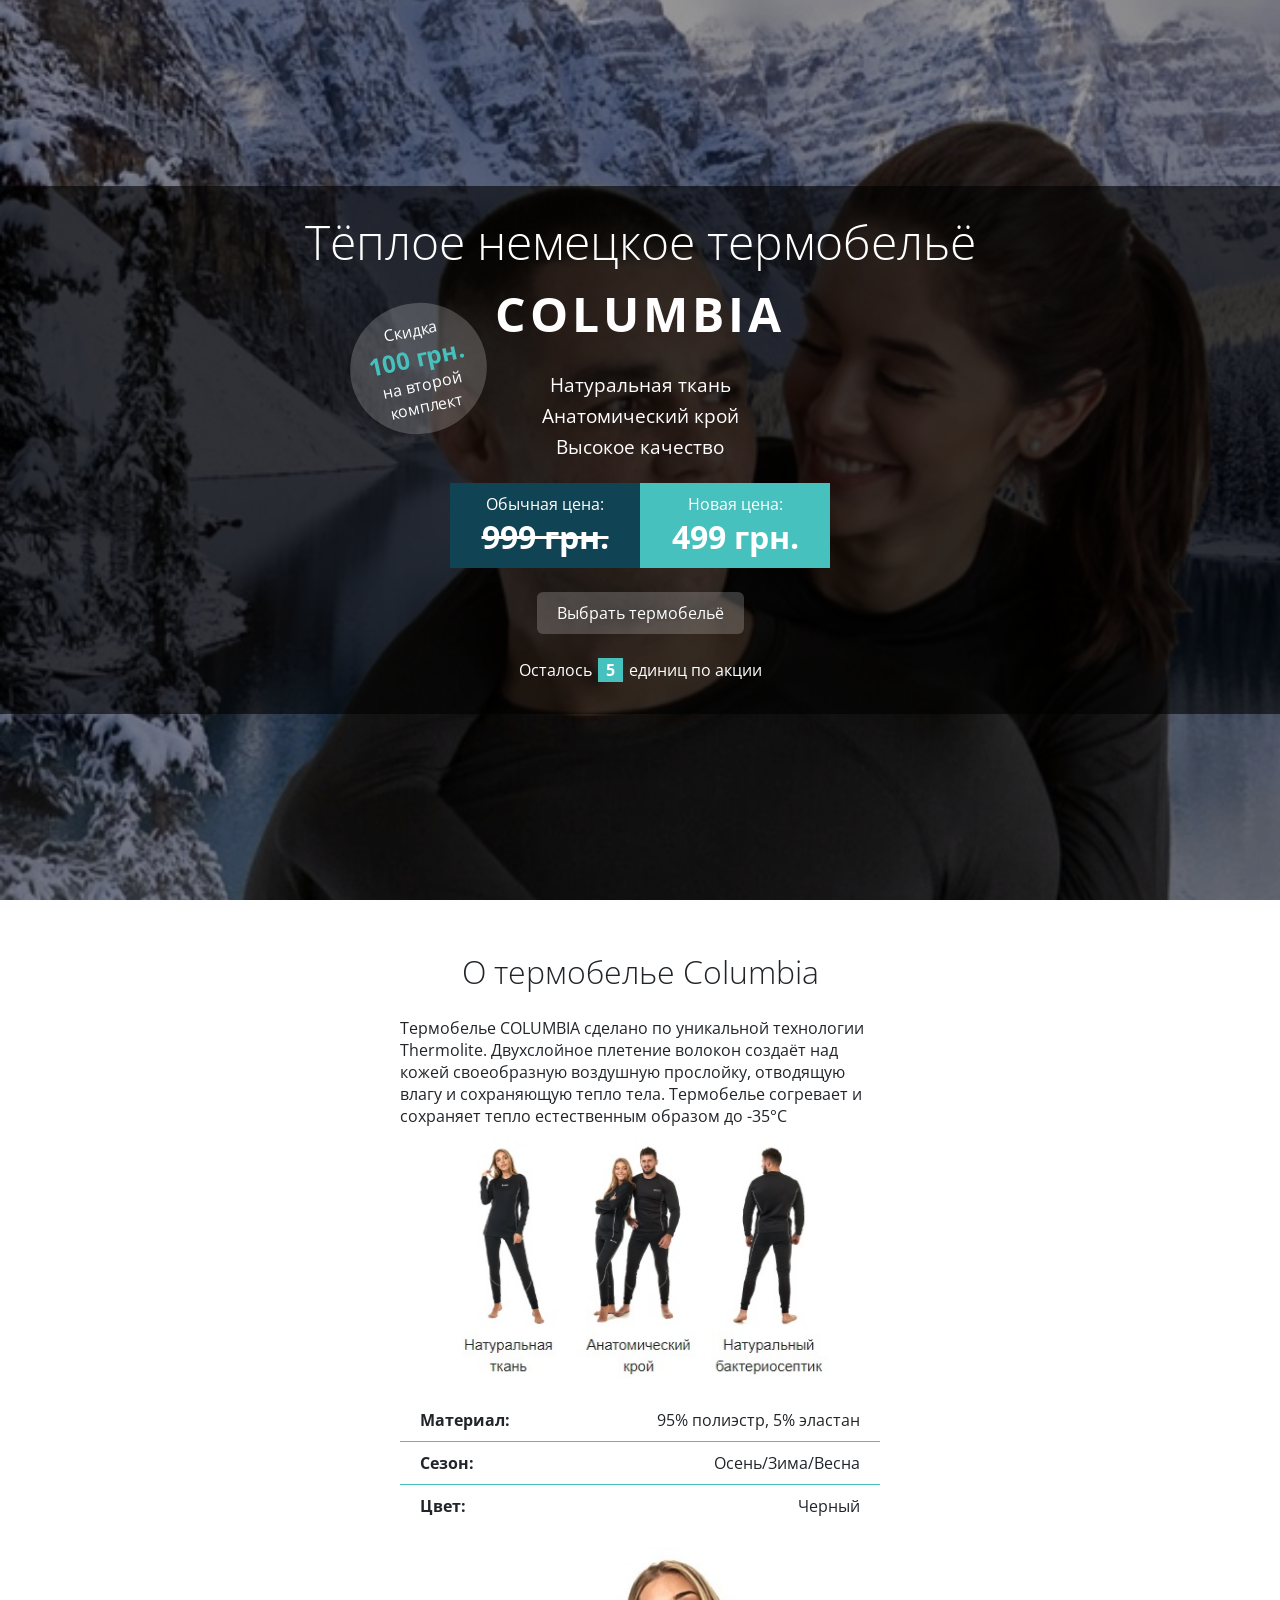
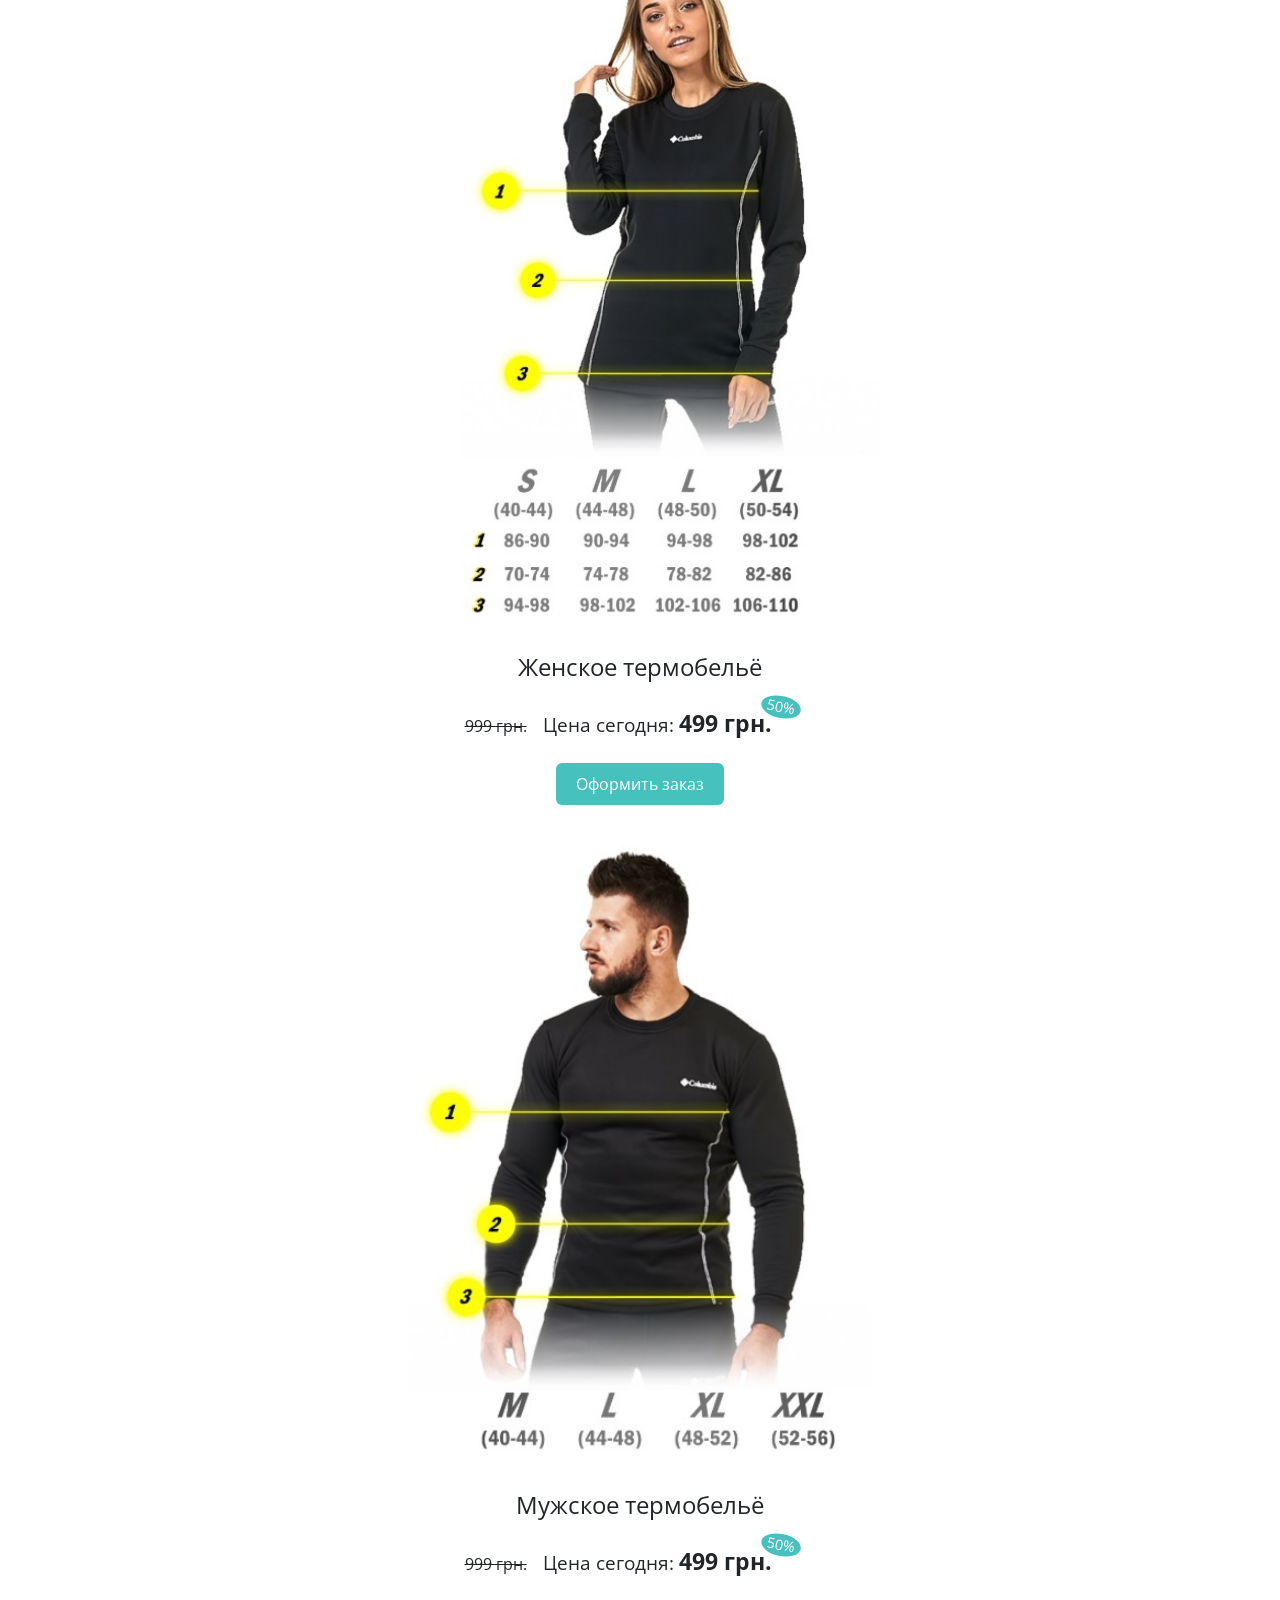
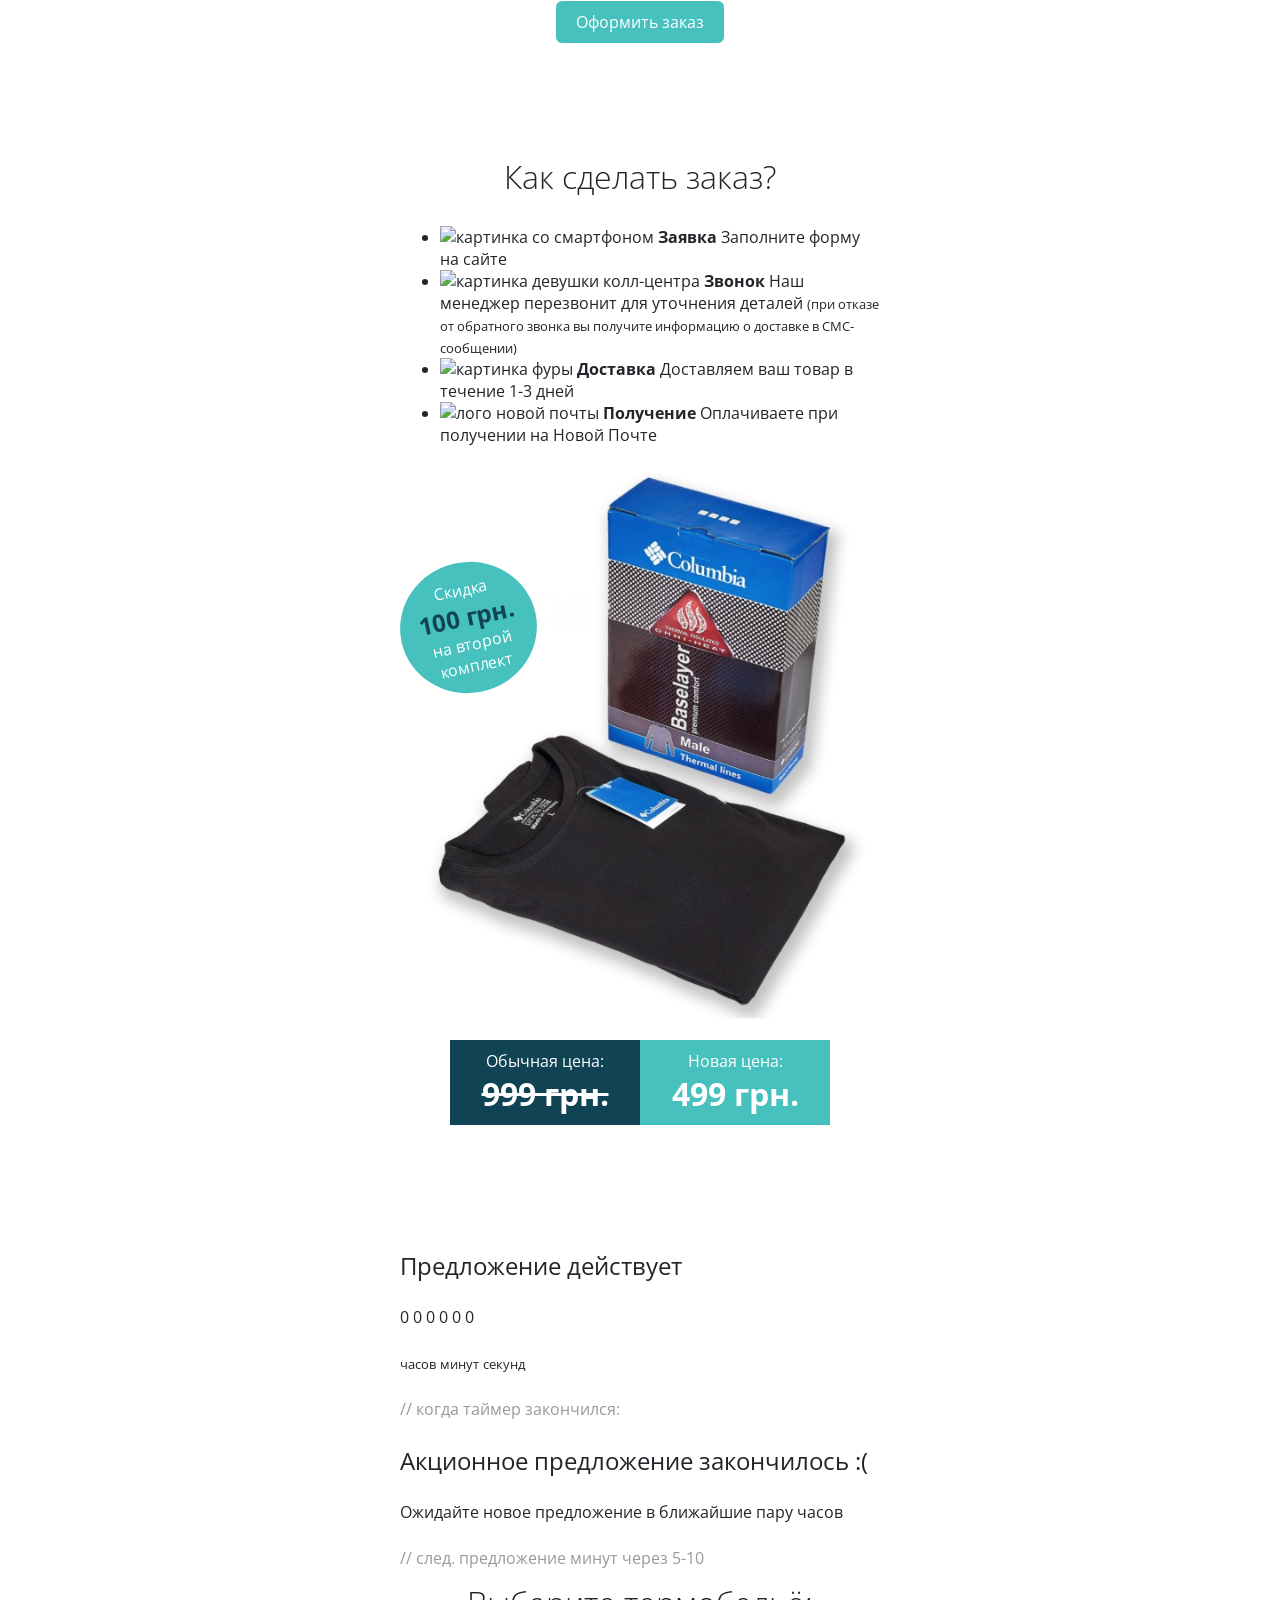
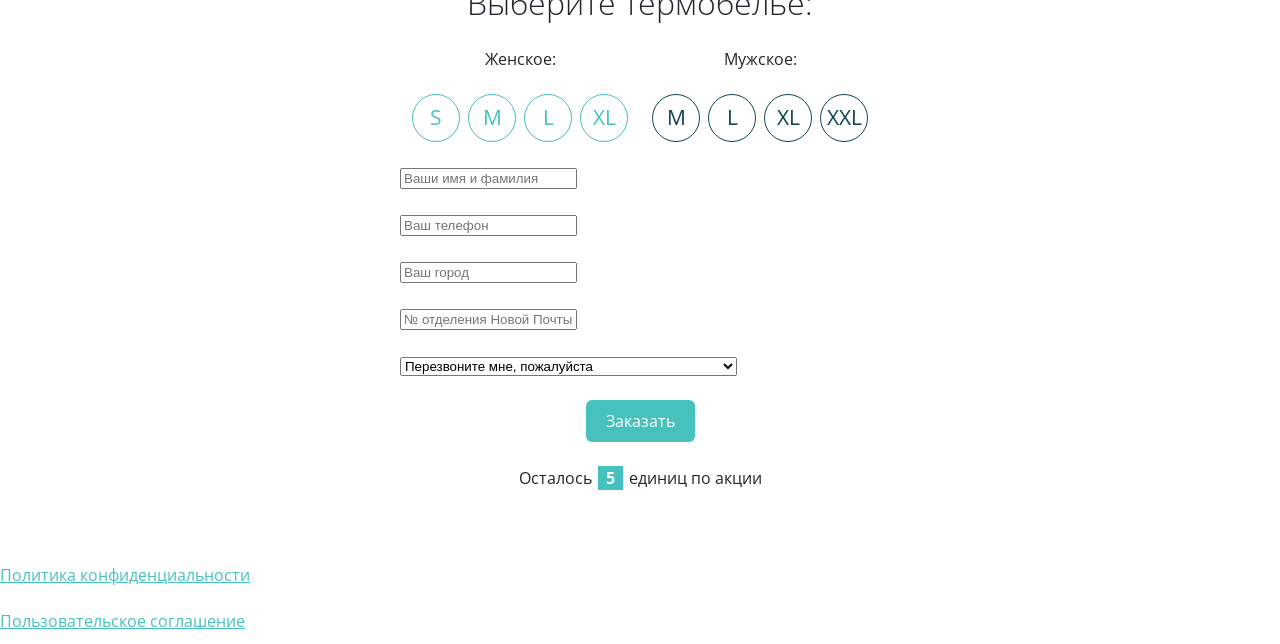
==== index.html @ 0750ab05 "make product-size selector" ====
<!DOCTYPE html>
<html>
<head>
	<meta charset="utf-8">
	<title>Немецкое термобельё Columbia</title>
	<meta name="viewport" content="width=device-width, initial-scale=1.0">
	<meta name="format-detection" content="telephone=no">
	<link href="https://fonts.googleapis.com/css?family=Open+Sans:300,400,700&display=swap&subset=cyrillic" rel="stylesheet">
	<link type="text/css" rel="stylesheet" href="css/style.css">
</head>
<body>

	<section class="section-main">
		<div class="center-content">
			<h1>Тёплое немецкое термобельё <strong>Columbia</strong></h1>
			<p class="discount">Скидка <span>100 грн.</span> на второй<br>комплект</p>
			<ul>
				<li>Натуральная ткань</li>
				<li>Анатомический крой</li>
				<li>Высокое качество</li>
			</ul>
			<div class="price">
				<p class="old-price">Обычная цена: <span>999 грн.</span></p>
				<p class="new-price">Новая цена: <span>499 грн.</span></p>
			</div>
			<p class="button-buy"><a href="#select">Выбрать термобельё</a></p>
			<p class="left-count">Осталось <span>5</span> единиц по акции</p>
		</div>
	</section>

	<section class="section-about" id="select">
		<h2>О термобелье Columbia</h2>
		<p>Термобелье COLUMBIA сделано по уникальной технологии Thermolite. Двухслойное плетение волокон создаёт над кожей своеобразную воздушную прослойку, отводящую влагу и сохраняющую тепло тела. Термобелье согревает и сохраняет тепло естественным образом до -35°C</p>
		<!--<ul class="slideshow">
			<li>
				<img src="" alt="">
				<p>Термобельё справится сразу с двумя задачами:<br>предотвратит переохлаждение<br>и не допустит перегрева</p>
			</li>
			<li>
				<img src="" alt="">
				<p>Безопасность, гигиеничность и удобство<br>ношения термобелья<br>(не раздражает кожу и &laquote;не колется&raquote;)</p>
			</li>
			<li>
				<img src="" alt="">
				<p>Гибридный двухслойный материал<br>представляет собой сплетённые особым образом<br>натуральные и синтетические волокна</p>
			</li>
			<li>
				<img src="" alt="">
				<p>Полая структура ткани обеспечивает<br>эффективную теплоизоляцию<br>и быстрый отвод влаги с кожи</p>
			</li>
			<li>
				<img src="" alt="">
				<p>Двухслойное плетение волокон<br>создаёт своеобразную воздушную прослойку,<br>отводящую влагу и сохраняющую тепло тела</p>
			</li>
			<li>
				<img src="" alt="">
				<p>Идеальный комфорт и посадка по фигуре,<br>натуральный гиппоаллергенный материал<br>&nbsp;</p>
			</li>
		</ul>-->
		<img class="image-centered" src="img/about1.jpg" alt="Натуральная ткань, анатомический крой, натуральный бактериосептик">
		<ul class="product-info">
			<li><strong>Материал:</strong> 95% полиэстр, 5% эластан</li>
			<li><strong>Сезон:</strong> Осень/Зима/Весна</li>
			<li><strong>Цвет:</strong>  Черный</li>
		</ul>
		<div class="product-buy">
			<img class="image-centered" src="img/product-female.jpg" alt="Женские размеры">
			<h3>Женское термобельё</h3>
			<p class="product-price">
				<span class="old-price">999 грн.</span>
				<span class="new-price">Цена сегодня: <strong>499 грн.</strong></span>
				<span class="discount-label">50%</span>
			</p>
			<p class="button-buy"><a href="#order_form">Оформить заказ</a></p>
		</div>
		<div class="product-buy">
			<img class="image-centered" src="img/product-male.jpg" alt="Мужские размеры">
			<h3>Мужское термобельё</h3>
			<p class="product-price">
				<span class="old-price">999 грн.</span>
				<span class="new-price">Цена сегодня: <strong>499 грн.</strong></span>
				<span class="discount-label">50%</span>
			</p>
			<p class="button-buy"><a href="#order_form">Оформить заказ</a></p>
		</div>
	</section>

	<section class="section-howorder">
		<h2>Как сделать заказ?</h2>
		<ul>
			<li>
				<img src="" alt="картинка со смартфоном">
				<strong>Заявка</strong>
				Заполните форму на сайте
			</li>
			<li>
				<img src="" alt="картинка девушки колл-центра">
				<strong>Звонок</strong>
				Наш менеджер перезвонит для уточнения деталей
				<small>(при отказе от обратного звонка вы получите информацию о доставке в СМС-сообщении)</small>
			</li>
			<li>
				<img src="" alt="картинка фуры">
				<strong>Доставка</strong>
				Доставляем ваш товар в течение 1-3 дней
			</li>
			<li>
				<img src="" alt="лого новой почты">
				<strong>Получение</strong>
				Оплачиваете при получении на Новой Почте
			</li>
		</ul>
		<div class="order-result">
			<img class="image-centered" src="img/product.jpg" alt="">
			<p class="discount">Скидка <span>100 грн.</span> на второй<br>комплект</p>
		</div>
		<div class="price">
			<p class="old-price">Обычная цена: <span>999 грн.</span></p>
			<p class="new-price">Новая цена: <span>499 грн.</span></p>
		</div>
	</section>

	<section class="order-form" id="order_form">
		<div class="timer">
			<h3>Предложение действует</h3>
			<p class="timer-values">
				<span>0</span>
				<span>0</span>
				<span>0</span>
				<span>0</span>
				<span>0</span>
				<span>0</span>
			</p>
			<p class="timer-legend">
				<small>часов</small>
				<small>минут</small>
				<small>секунд</small>
			</p>
		</div>
		<div class="timer-off">
			<p style="color: #999;">// когда таймер закончился:</p>
			<h3>Акционное предложение закончилось :(</h3>
			<p>Ожидайте новое предложение в ближайшие пару часов</p>
			<p style="color: #999;">// след. предложение минут через 5-10</p>
		</div>
		<form action="#">
			<h2>Выберите термобельё:</h2>
			<p class="halve">
				<span>Женское:</span>
				<span>Мужское:</span>
			</p>
			<p class="halve product-size">
				<span>
					<input type="checkbox" id="female_s" name="female-s" value="female-s"><label for="female_s" class="fml">S</label>
					<input type="checkbox" id="female_m" name="female-m" value="female-m"><label for="female_m" class="fml">M</label>
					<input type="checkbox" id="female_l" name="female-l" value="female-l"><label for="female_l" class="fml">L</label>
					<input type="checkbox" id="female_xl" name="female-xl" value="female-xl"><label for="female_xl" class="fml">XL</label>
				</span>
				<span>
					<input type="checkbox" id="male_m" name="male-m" value="male-m"><label for="male_m" class="ml">M</label>
					<input type="checkbox" id="male_l" name="male-l" value="male-l"><label for="male_l" class="ml">L</label>
					<input type="checkbox" id="male_xl" name="male-xl" value="male-xl"><label for="male_xl" class="ml">XL</label>
					<input type="checkbox" id="male_xxl" name="male-xxl" value="male-xxl"><label for="male_xxl" class="ml">XXL</label>
				</span>
			</p>
			<p>
				<label>
					<input type="text" placeholder="Ваши имя и фамилия" name="name">
				</label>
			</p>
			<p>
				<label>
					<input type="text" placeholder="Ваш телефон" name="phone">
				</label>
			</p>
			<p>
				<label>
					<input type="text" placeholder="Ваш город" name="place">
				</label>
			</p>
			<p>
				<label>
					<input type="text" placeholder="№ отделения Новой Почты" name="postoffice">
				</label>
			</p>
			<p>
				<label>
					<select name="callback">
						<option value="callback">Перезвоните мне, пожалуйста</option>
						<option value="no-callback">Не нужно мне перезванивать, я уверен(а) в заказе</option>
					</select>
				</label>
			</p>
			<p class="button-buy"><a href="#checkout" id="order_male">Заказать</a></p>
		</form>
		<p class="left-count">Осталось <span>5</span> единиц по акции</p>
	</section>

	<footer>
		<p><a href="#">Политика конфиденциальности</a></p>
		<p><a href="#">Пользовательское соглашение</a></p>
	</footer>

</body>
<scritp src="js/jquery-3.4.1.min.js"></scritp>
<scritp src="js/jquery.timer.js"></scritp>
<scritp src="js/script.js"></scritp>
</html>
---- css/style.css ----
html {
	scroll-behavior: smooth;
}
body {
	margin: 0;
	background: #fff;
	font-family: 'Open Sans', sans-serif;
	color: #212529;
}
.clearfix:after,
.price:after {
	content: "";
	display: block;
	clear: both;
}

a {
	color: #46c1be;
}

h1, h2, h3 {
	margin: 0;
	font-weight: 300;
}
h2 {
	padding-bottom: 12px;
	font-size: 2em;
	text-align: center;
}
h3 {
	padding: 12px 0;
	font-size: 1.5em;
	font-weight: normal;
}
p {
	margin: 0;
	padding: 12px 0;
}

.text-center {
	text-align: center;
}


.button-buy {
	text-align: center;
}
.button-buy a,
.button-buy input[type="submit"] {
	display: inline-block;
	padding: 10px 20px;
	color: #fff;
	text-decoration: none;
	text-align: center;
	background: #46c1be;
	border-radius: 6px;
	transition: background 200ms;
}
.button-buy a:hover,
.button-buy input[type="submit"]:hover {
	background: #104455;
}

.price {
	margin: 0 auto 12px;
	width: 380px;
	text-align: center;
	color: #fff;
}
.price > * {
	float: left;
	padding: 10px 0;
	width: 50%;
}
.price span {
	display: block;
	font-size: 2em;
	font-weight: bold;
}
.price .old-price {
	background: #104455;
}
.price .new-price {
	background: #46c1be;
}
.price .old-price span {
	text-decoration: line-through;
}
.left-count {
	text-align: center;
}
.left-count span {
	display: inline-block;
	margin: 0 2px;
	padding: 1px 8px;
	font-weight: bold;
	color: #fff;
	background: #46c1be;
}
.product-info {
	margin: 0 auto;
	padding: 20px 0;
	list-style: none;
	max-width: 480px;
	text-align: right;
}
.product-info li {
	padding: 10px 20px;
}
.product-info li:not(:last-child) {
	border-bottom: 1px solid #46c1be;
}
.product-info strong {
	float: left;
}
.image-centered {
	display: block;
	margin: 0 auto;
	width: 100%;
}

.product-buy {
	text-align: center;
}
.product-buy .old-price {
	text-decoration: line-through;
}
.product-buy .new-price {
	margin-left: 12px;
	font-size: 1.2em;
}
.product-buy .new-price strong {
	font-size: 1.2em;
}
.product-buy .discount-label {
	position: relative;
	display: inline-block;
	padding: 4px 6px;
	color: #fff;
	font-size: 0.9em;
	line-height: 1em;
	background: #46c1be;
	border-radius: 50%;
	transform: translate(-15px, -20px) rotate(12deg);
}




.section-main {
	position: relative;
	display: flex;
	flex-direction: column;
	justify-content: center;
	min-height: 100vh;
	color: #fff;
	text-align: center;
	background: url(../img/bg1.jpg) no-repeat center center;
	background-size: cover;
	background-attachment: fixed;
}
.section-main:before {
	content: "";
	position: absolute;
	left: 0;
	top: 0;
	width: 100%;
	height: 100%;
	background: rgba(0, 0, 0, 0.4);
}
.section-main .center-content {
	position: relative;
	z-index: 5;
	padding: 20px 0;
	background: rgba(0, 0, 0, 0.6);
}
.section-main h1 {
	font-size: 3em;
	line-height: 1.5em;
}
.section-main h1 strong {
	display: block;
	text-transform: uppercase;
	letter-spacing: 4px;
}
.section-main .about-product {
	margin: 0 auto;
	width: 380px;
}
.section-main .discount {
	position: absolute;
	left: 50%;
	bottom: 280px;
	padding: 16px 20px;
	transform: translate(-290px, 0) rotate(-12deg);
	background: rgba(255, 255, 255, 0.2);
	border-radius: 50%;
}
.section-main .discount span {
	display: block;
	font-size: 1.5em;
	font-weight: bold;
	color: #46c1be;
}
.section-main ul {
	margin: 0 auto;
	padding: 20px 0;
	list-style: none;
	width: 380px;
	font-size: 1.2em;
	line-height: 1.6em;
}
.section-main .button-buy a {
	background: rgba(255, 255, 255, 0.2);
}
.section-main .button-buy a:hover {
	background: rgba(255, 255, 255, 0.1);
}


.section-about,
.section-howorder,
.order-form {
	margin: 0 auto;
	padding: 50px 0;
	max-width: 480px;
}
.section-howorder .order-result {
	position: relative;
}
.section-howorder .discount {
	position: absolute;
	left: 0;
	top: 100px;
	padding: 16px 20px;
	color: #fff;
	text-align: center;
	transform: rotate(-12deg);
	background: #46c1be;
	border-radius: 50%;
}
.section-howorder .discount span {
	display: block;
	font-size: 1.5em;
	font-weight: bold;
	color: #104455;
}

.order-form .halve {
	display: flex;
	justify-content: space-around;
	text-align: center;
}
.order-form .halve > span {
	flex: none;
	width: 50%;
}
.order-form .product-size input {
	display: none;
}
.order-form .product-size label {
	position: relative;
	display: inline-block;
	margin: 0 2px;
	padding-top: 8px;
	width: 48px;
	height: 48px;
	font-size: 1.3em;
	box-sizing: border-box;
	border: 1px solid;
	border-radius: 50%;
	cursor: pointer;
	transition: all 200ms;
}
.order-form .product-size label.fml {
	color: #46c1be;
	border-color: #46c1be;
}
.order-form .product-size label.ml {
	color: #104455;
	border-color: #104455;
}
.order-form .product-size input:checked + label.fml,
.order-form .product-size label.fml:hover {
	color: #fff;
	background: #46c1be;
}
.order-form .product-size input:checked + label.ml,
.order-form .product-size label.ml:hover {
	color: #fff;
	background: #104455;
}
.order-form .product-size input:checked + label:before,
.order-form .product-size label:hover:before {
	content: "";
	position: absolute;
	left: 1px;
	top: 1px;
	right: 1px;
	bottom: 1px;
	border: 1px solid #fff;
	border-radius: 50%;
}
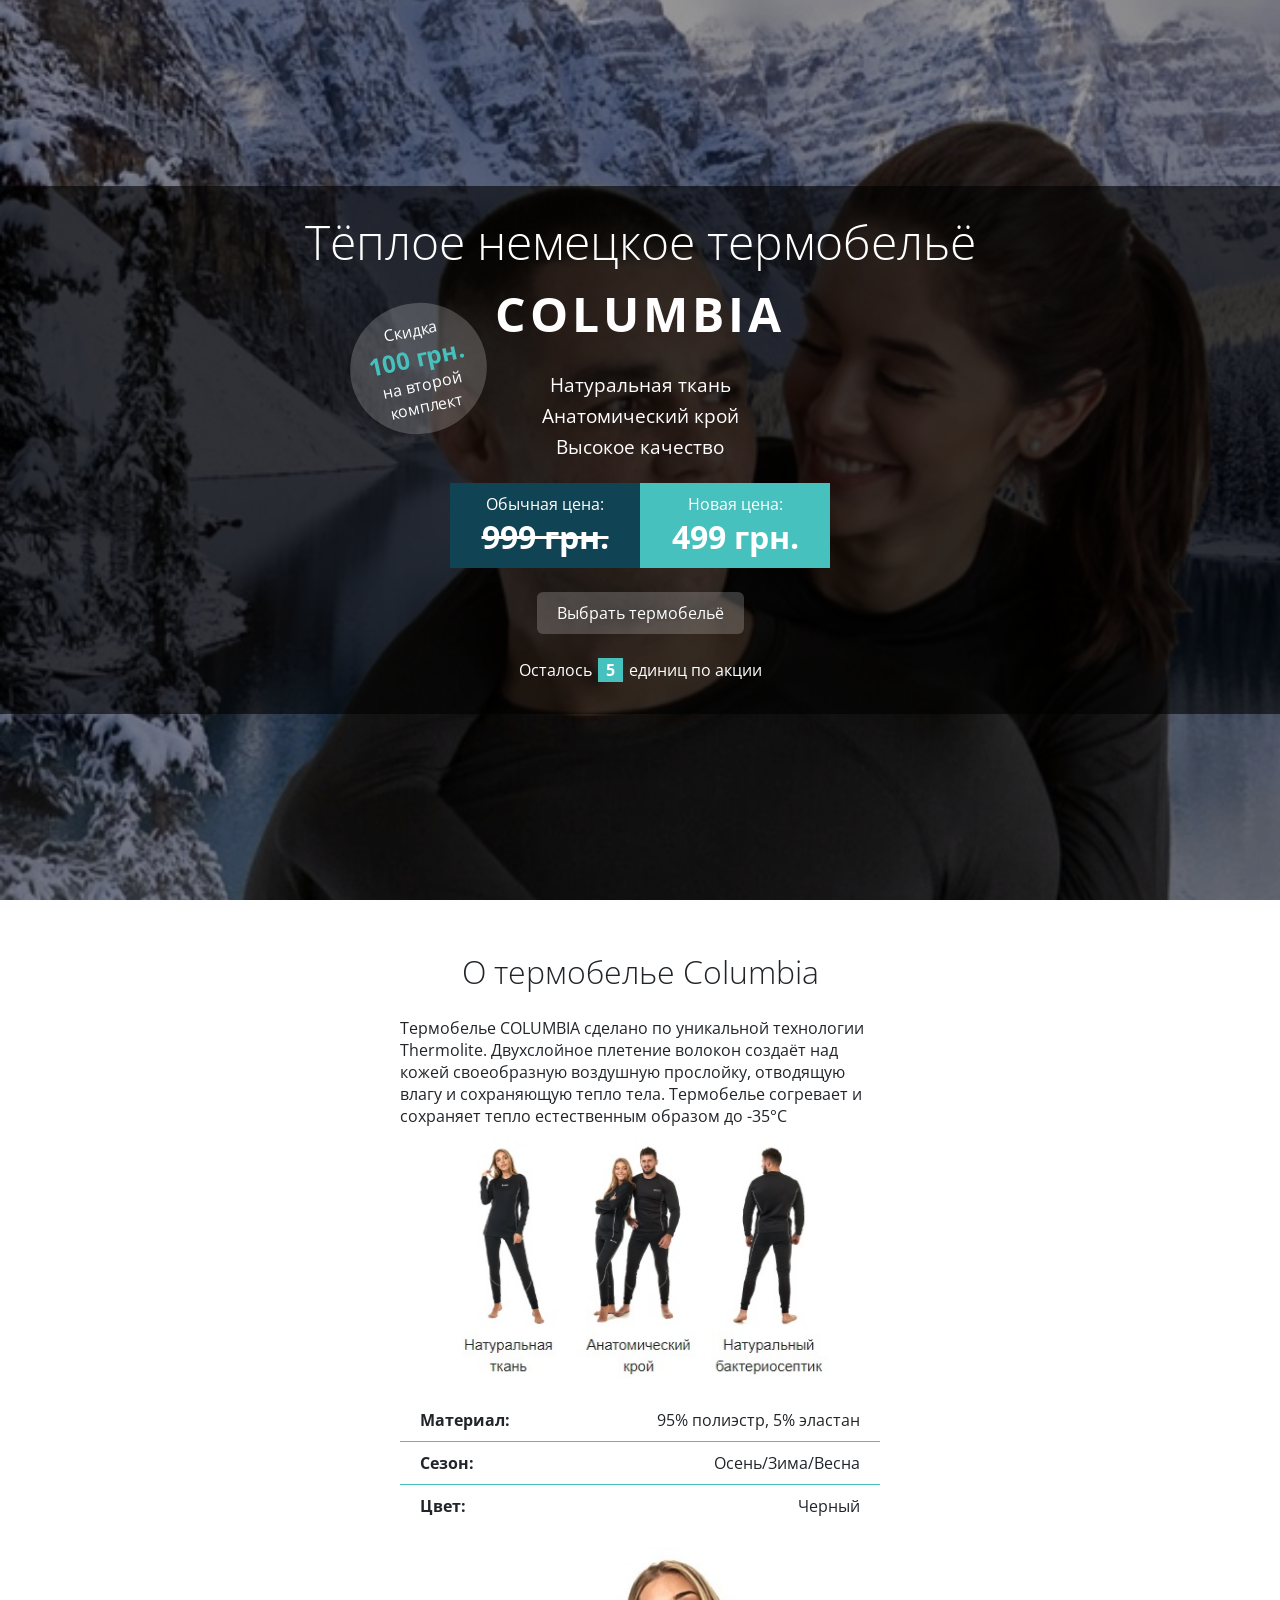
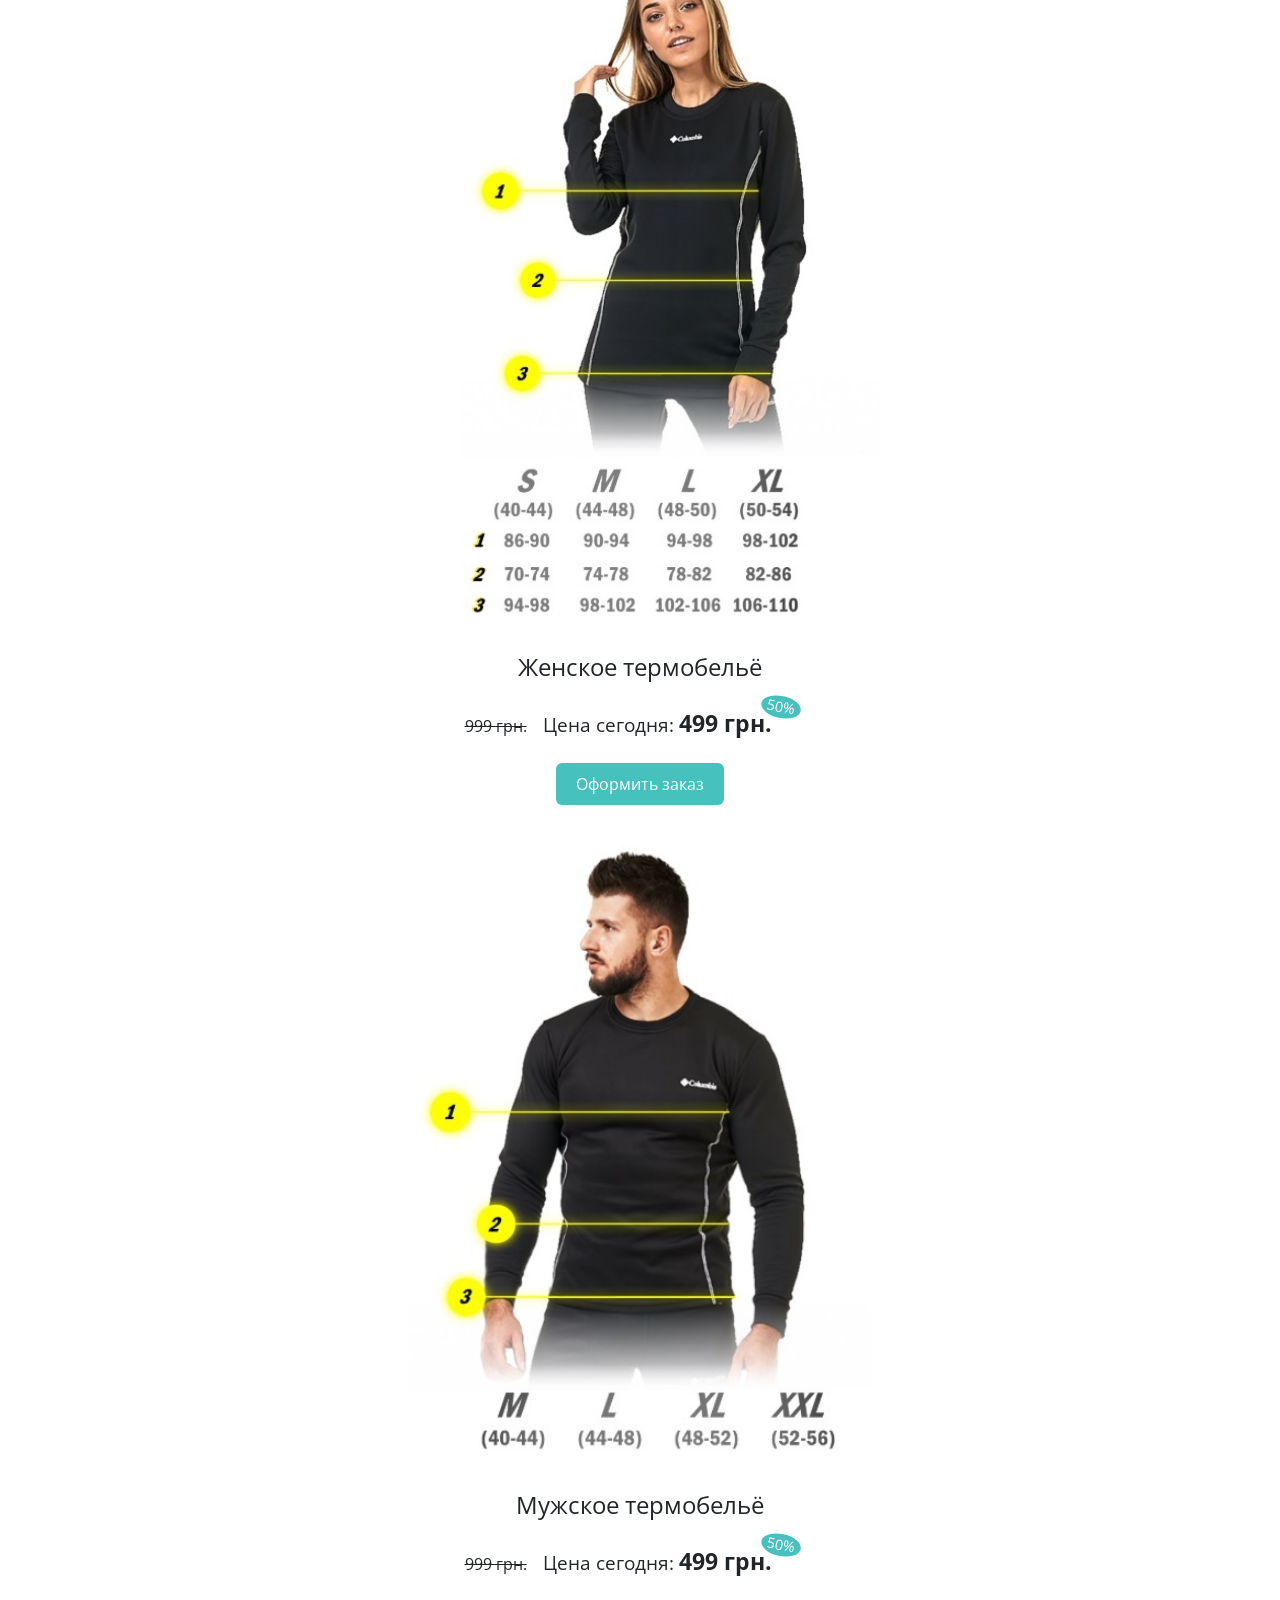
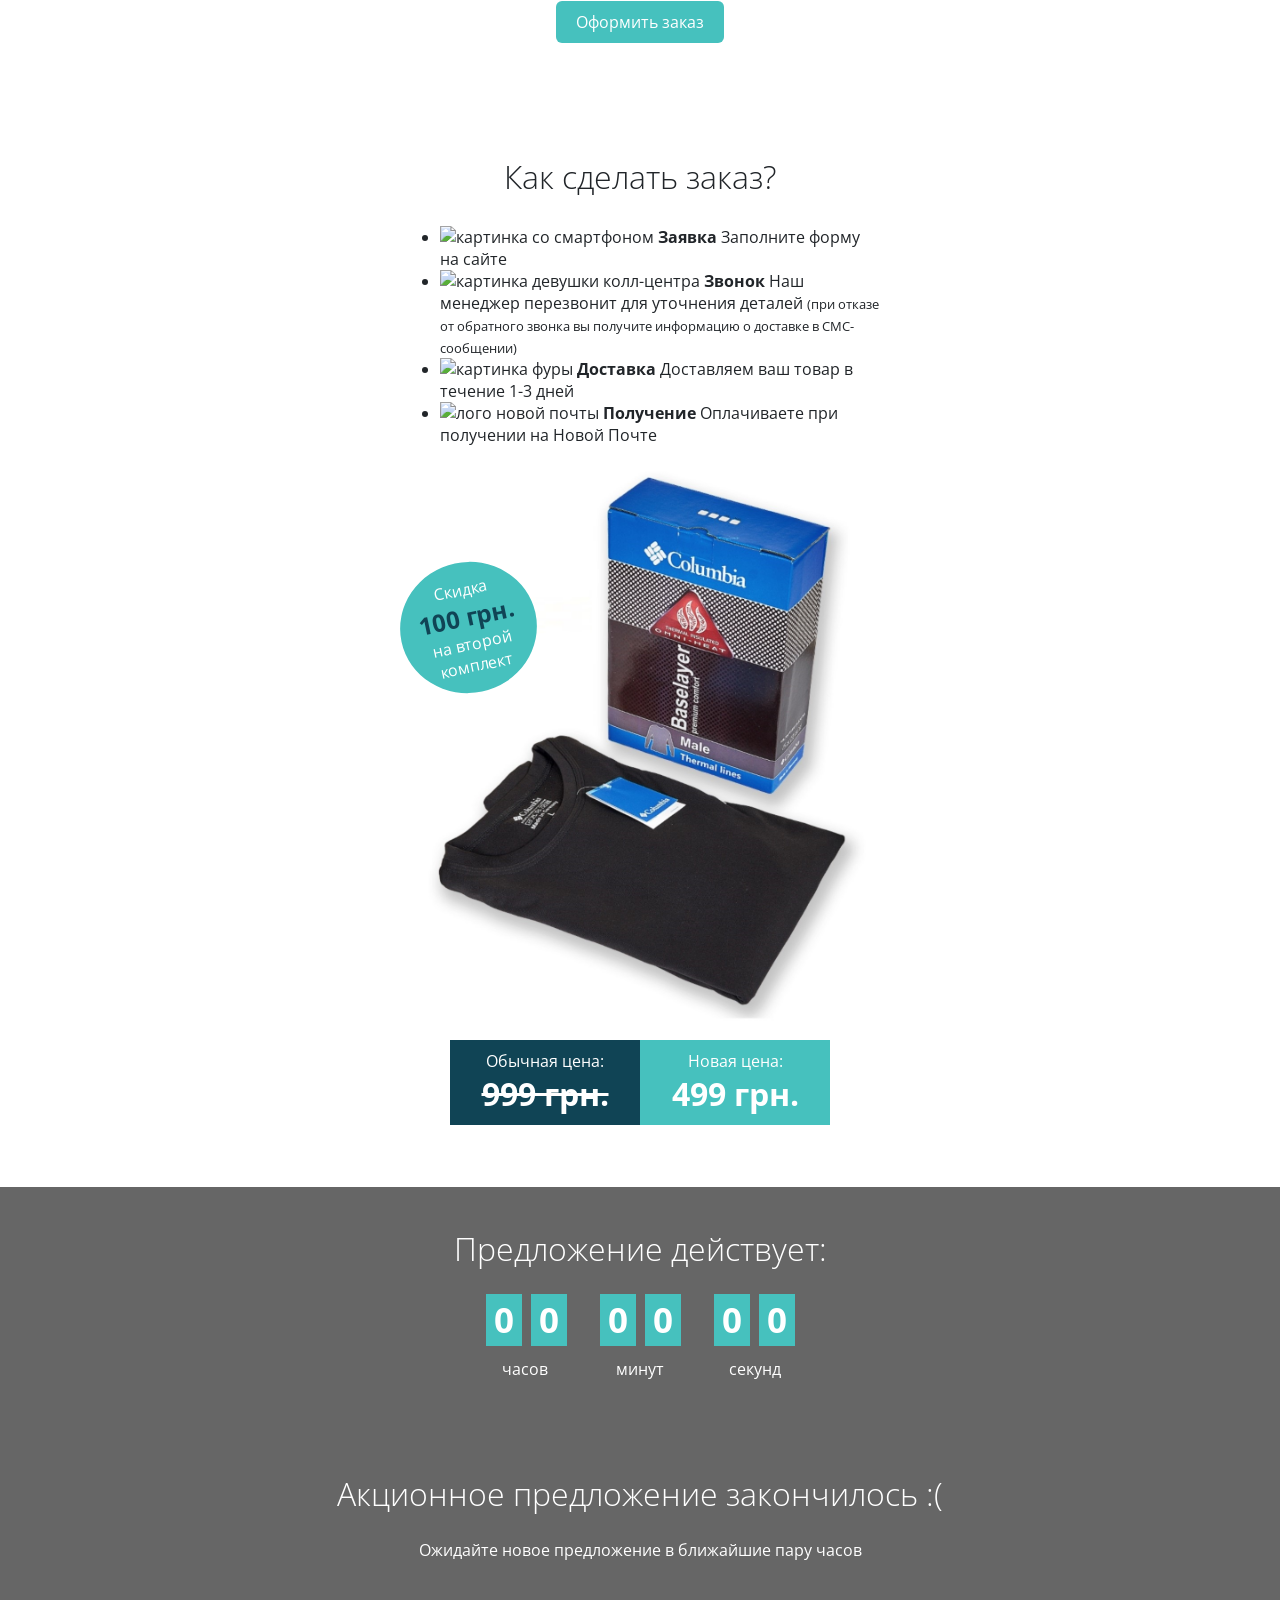
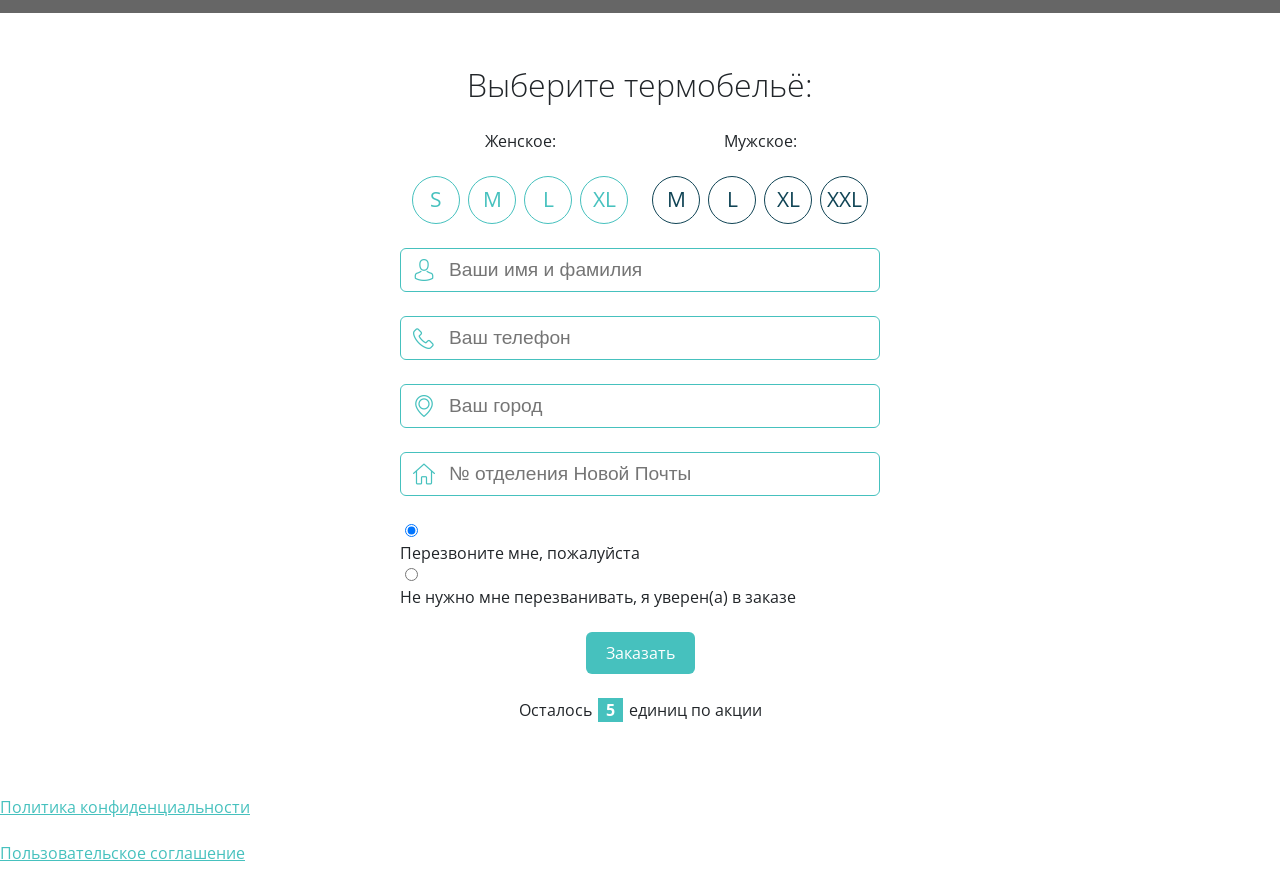
==== commit 980dc74e: "order-form" ====
--- a/index.html
+++ b/index.html
@@ -120,29 +120,32 @@
 		</div>
 	</section>
 
-	<section class="order-form" id="order_form">
-		<div class="timer">
-			<h3>Предложение действует</h3>
-			<p class="timer-values">
-				<span>0</span>
-				<span>0</span>
-				<span>0</span>
-				<span>0</span>
-				<span>0</span>
-				<span>0</span>
-			</p>
-			<p class="timer-legend">
-				<small>часов</small>
-				<small>минут</small>
-				<small>секунд</small>
-			</p>
-		</div>
-		<div class="timer-off">
-			<p style="color: #999;">// когда таймер закончился:</p>
-			<h3>Акционное предложение закончилось :(</h3>
+	<div id="order_form"></div>
+
+	<section class="section-timer">
+		<h2>Предложение действует:</h2>
+		<p class="timer-values">
+			<span>0</span>
+			<span>0</span>
+			<span>0</span>
+			<span>0</span>
+			<span>0</span>
+			<span>0</span>
+		</p>
+		<p class="timer-legend">
+			<span>часов</span>
+			<span>минут</span>
+			<span>секунд</span>
+		</p>
+	</section>
+
+
+	<section class="section-timer-off">
+			<h2>Акционное предложение закончилось :(</h2>
 			<p>Ожидайте новое предложение в ближайшие пару часов</p>
-			<p style="color: #999;">// след. предложение минут через 5-10</p>
-		</div>
+	</section>
+
+	<section class="order-form">
 		<form action="#">
 			<h2>Выберите термобельё:</h2>
 			<p class="halve">
@@ -183,12 +186,10 @@
 					<input type="text" placeholder="№ отделения Новой Почты" name="postoffice">
 				</label>
 			</p>
-			<p>
-				<label>
-					<select name="callback">
-						<option value="callback">Перезвоните мне, пожалуйста</option>
-						<option value="no-callback">Не нужно мне перезванивать, я уверен(а) в заказе</option>
-					</select>
+			<p class="callback">
+				<label>
+					<input type="radio" id="callback_yes" name="callback" value="callback-yes" checked><label for="callback_yes">Перезвоните мне, пожалуйста</label>
+					<input type="radio" id="callback_no" name="callback" value="callback-no"><label for="callback_no">Не нужно мне перезванивать, я уверен(а) в заказе</label>
 				</label>
 			</p>
 			<p class="button-buy"><a href="#checkout" id="order_male">Заказать</a></p>
--- a/css/style.css
+++ b/css/style.css
@@ -21,11 +21,11 @@
 h1, h2, h3 {
 	margin: 0;
 	font-weight: 300;
+	text-align: center;
 }
 h2 {
 	padding-bottom: 12px;
 	font-size: 2em;
-	text-align: center;
 }
 h3 {
 	padding: 12px 0;
@@ -51,7 +51,6 @@
 	padding: 10px 20px;
 	color: #fff;
 	text-decoration: none;
-	text-align: center;
 	background: #46c1be;
 	border-radius: 6px;
 	transition: background 200ms;
@@ -245,6 +244,57 @@
 	font-weight: bold;
 	color: #104455;
 }
+
+.section-timer,
+.section-timer-off {
+	position: relative;
+	padding: 40px 0;
+	color: #fff;
+	text-align: center;
+	background: url(../img/bg1.jpg) no-repeat center center;
+	background-size: cover;
+	background-attachment: fixed;
+}
+.section-timer:before,
+.section-timer-off:before {
+	content: "";
+	position: absolute;
+	left: 0;
+	top: 0;
+	width: 100%;
+	height: 100%;
+	background: rgba(0, 0, 0, 0.6);
+}
+.section-timer > *,
+.section-timer-off > * {
+	position: relative;
+	z-index: 5;
+}
+.section-timer .timer-values {
+	font-size: 2.2em;
+	font-weight: bold;
+}
+.section-timer .timer-values span {
+	display: inline-block;
+	margin: 0;
+	padding: 1px 8px 3px;
+	background: #46c1be;
+}
+.section-timer .timer-values span:nth-child(2),
+.section-timer .timer-values span:nth-child(4) {
+	margin-right: 24px;
+}
+.section-timer .timer-legend {
+	padding-top: 0;
+}
+.section-timer .timer-legend span {
+	display: inline-block;
+	width: 81px;
+}
+.section-timer .timer-legend span:nth-child(2) {
+	margin: 0 30px;
+}
+
 
 .order-form .halve {
 	display: flex;
@@ -301,3 +351,36 @@
 	border: 1px solid #fff;
 	border-radius: 50%;
 }
+.order-form input[type="text"] {
+	display: block;
+	padding: 10px 20px 10px 48px;
+	width: 100%;
+	box-sizing: border-box;
+	font-size: 1.2em;
+	color: #104455;
+	background: #fff no-repeat 12px 10px;
+	border: 1px solid #46c1be;
+	border-radius: 6px;
+}
+.order-form input[type="text"]:focus {
+	background: #46c1be22;
+}
+.order-form input[name="name"] {
+	background-image: url(../img/icon-name.png);
+}
+.order-form input[name="phone"] {
+	background-image: url(../img/icon-phone.png);
+}
+.order-form input[name="place"] {
+	background-image: url(../img/icon-place.png);
+}
+.order-form input[name="postoffice"] {
+	background-image: url(../img/icon-postoffice.png);
+}
+.order-form .callback input {
+	/*display: none;*/
+}
+.order-form .callback label {
+	display: block;
+	cursor: pointer;
+}
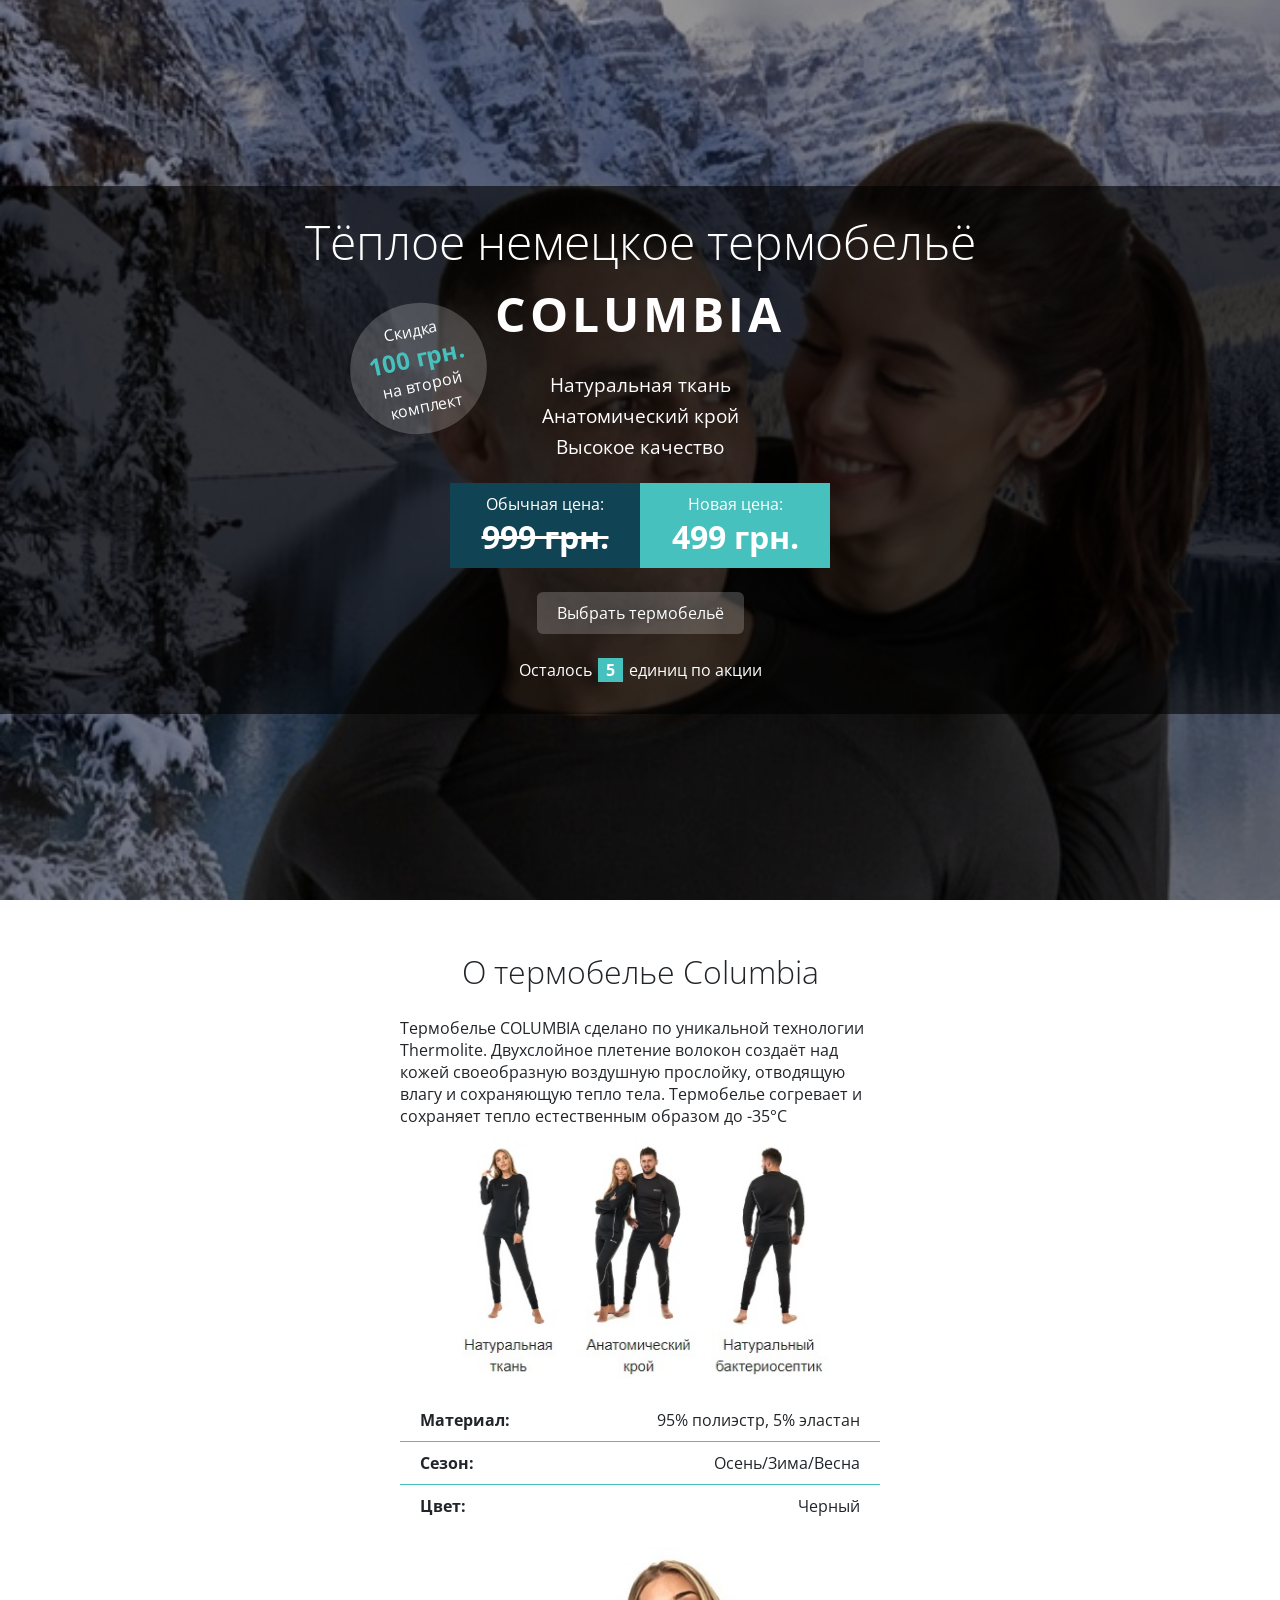
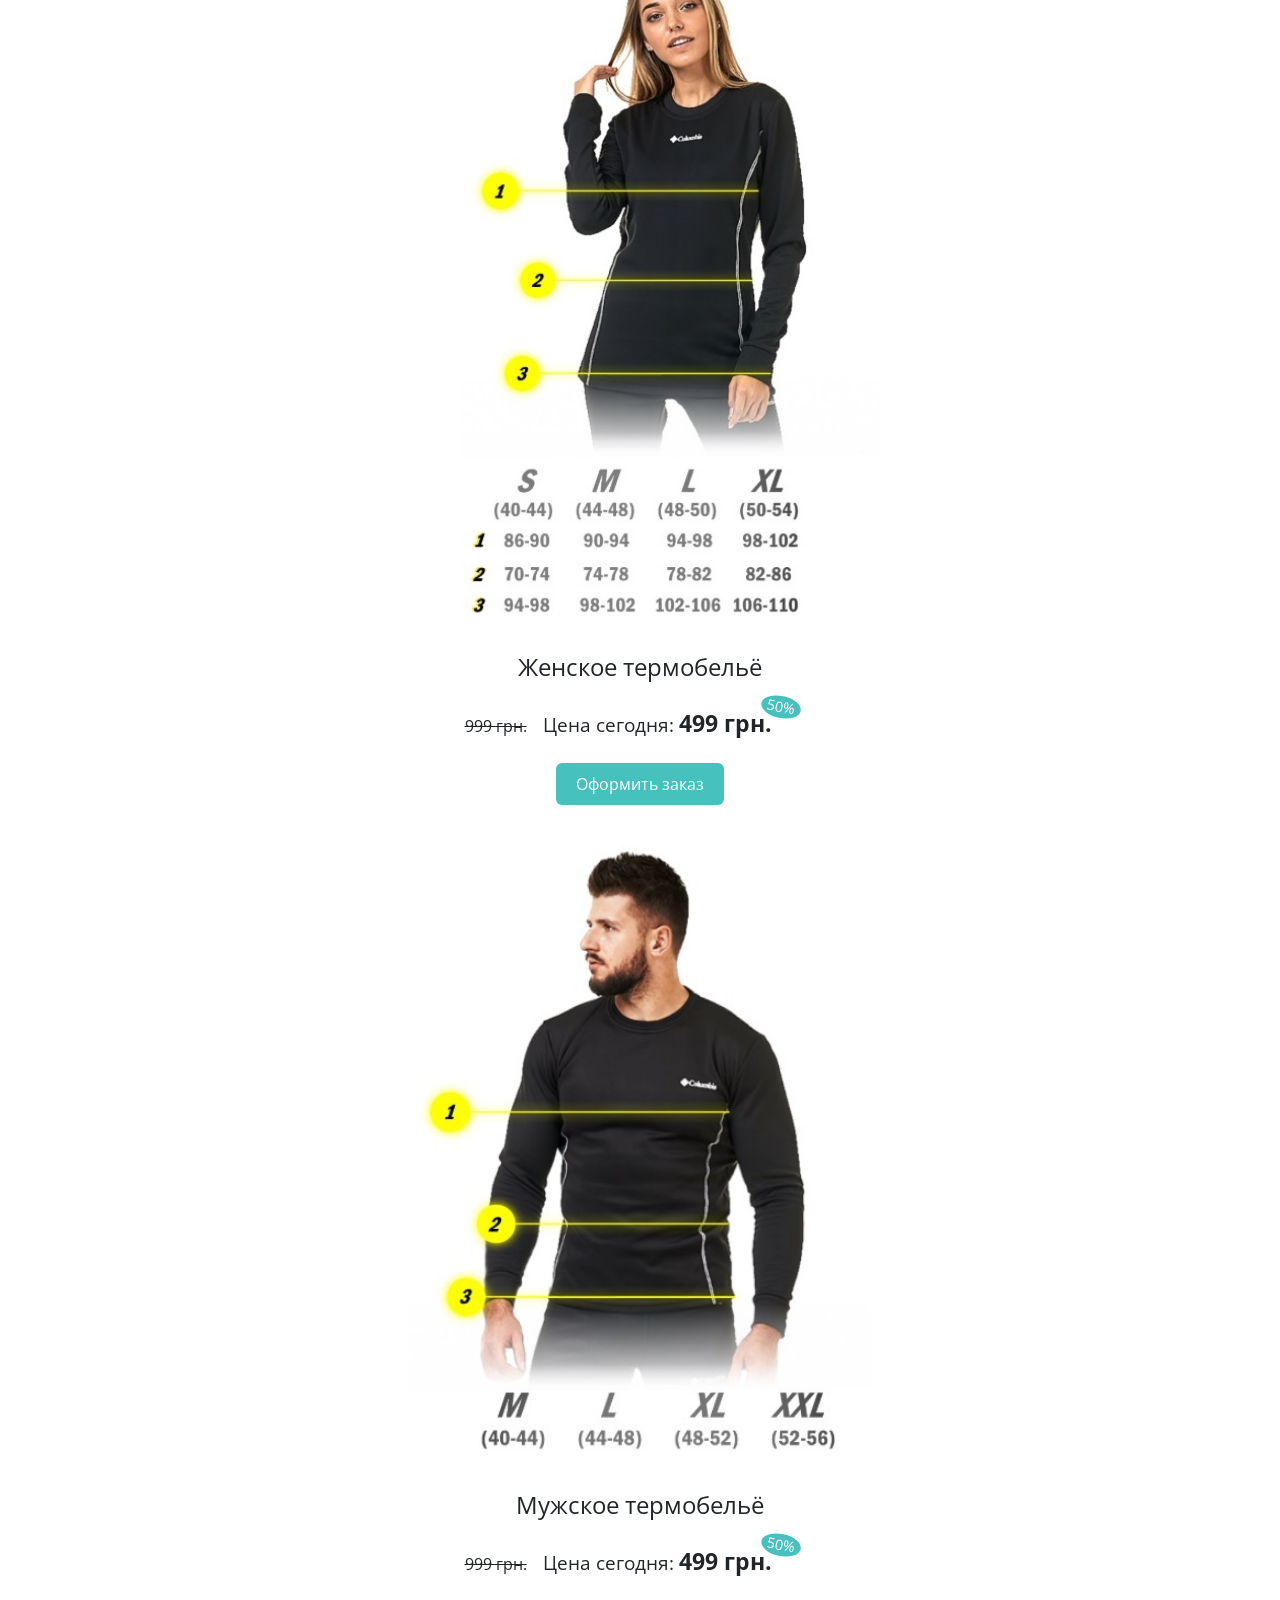
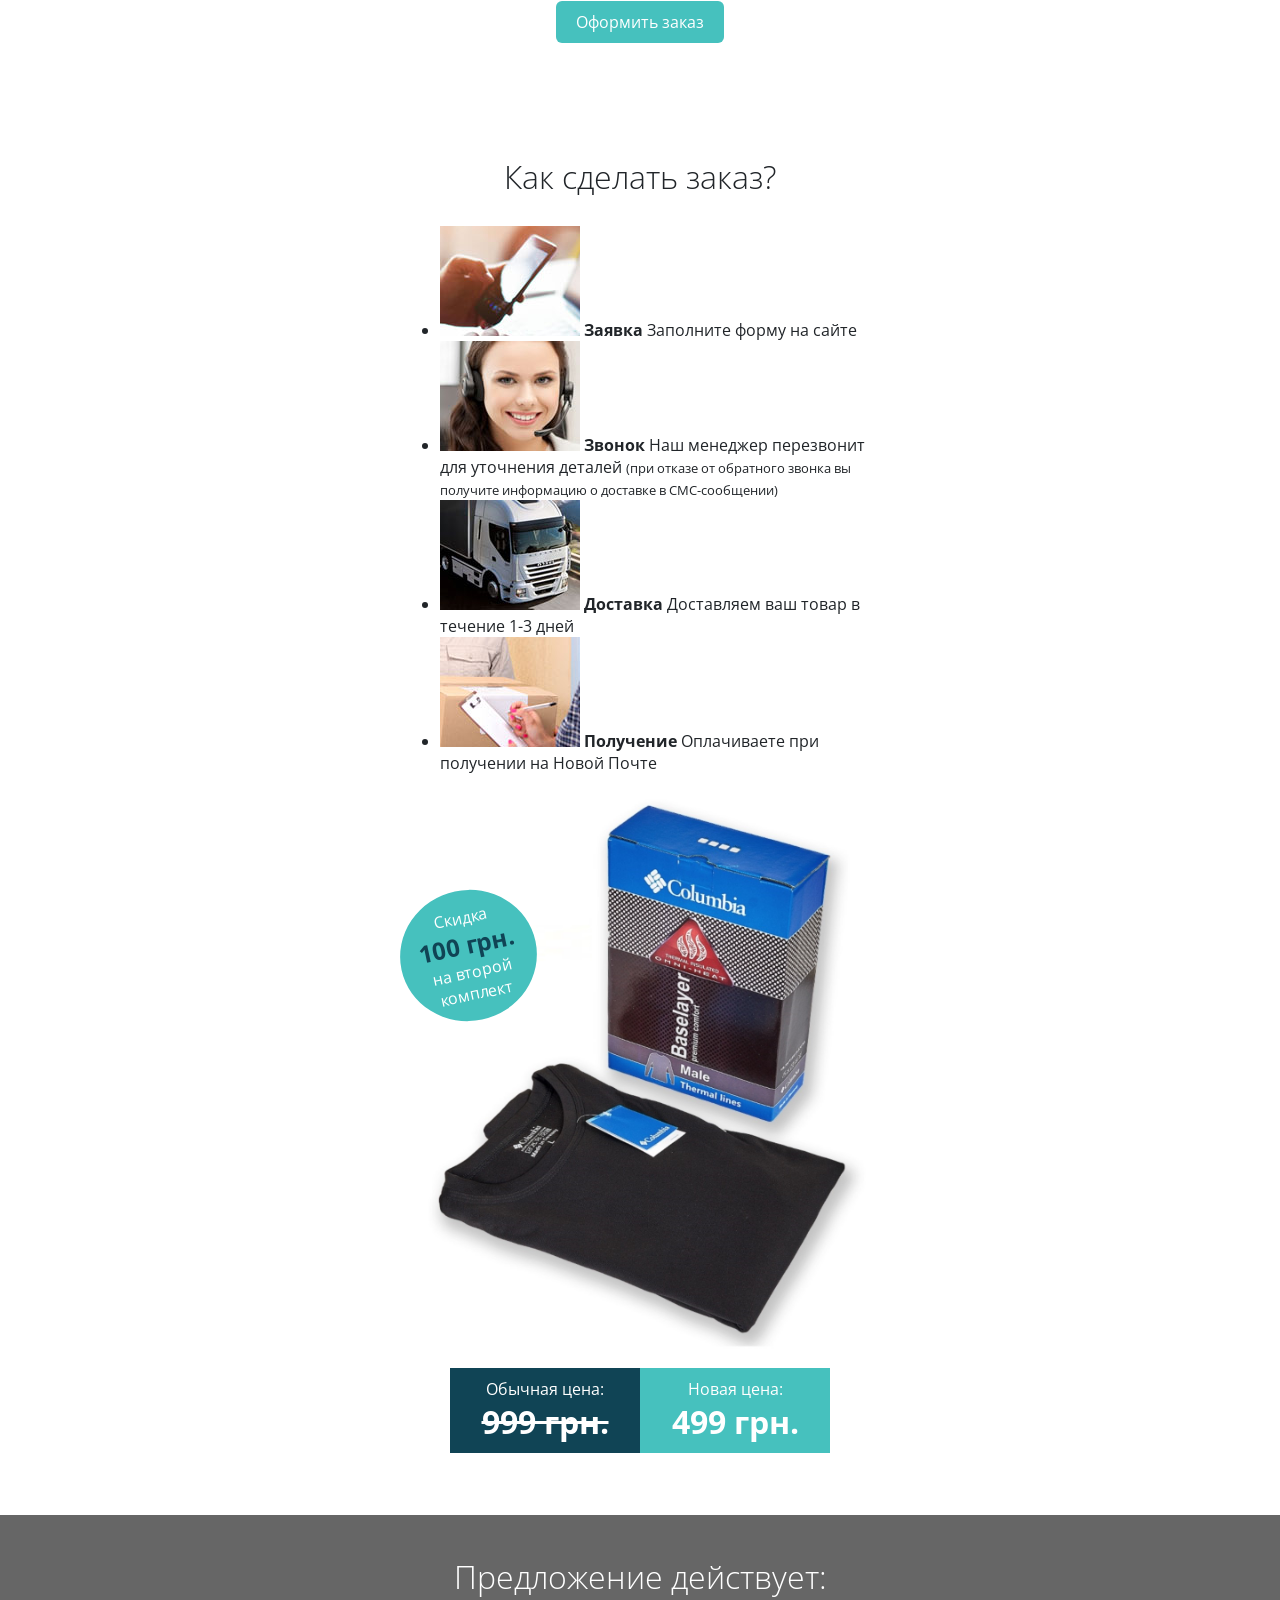
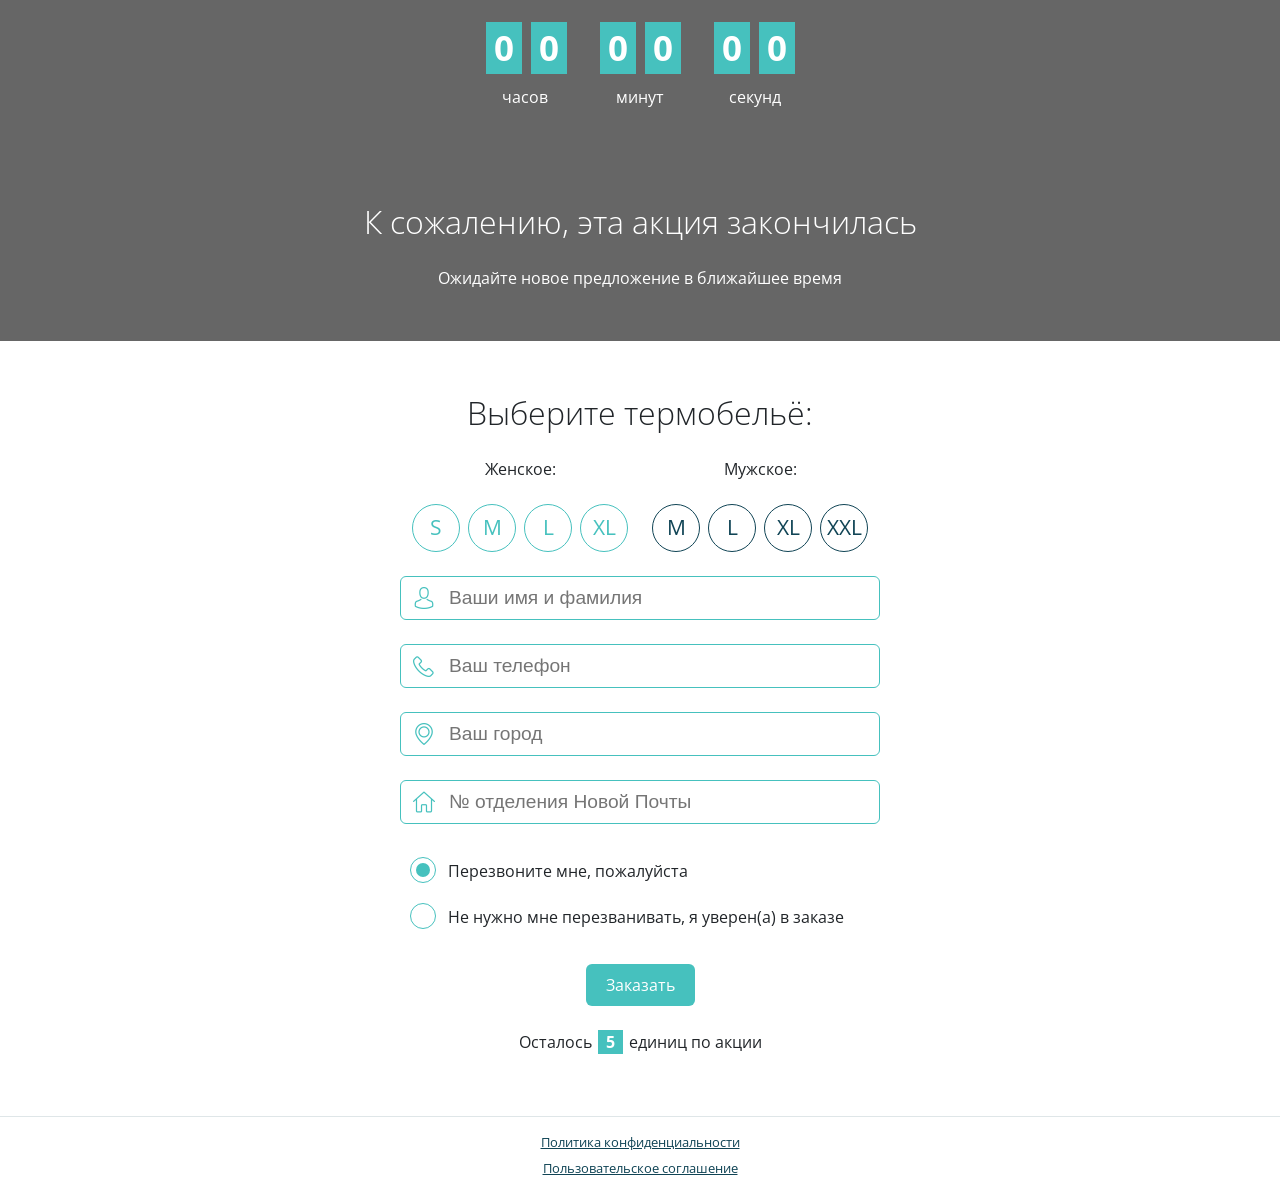
==== commit 4af143d3: "new blocks" ====
--- a/index.html
+++ b/index.html
@@ -89,23 +89,23 @@
 		<h2>Как сделать заказ?</h2>
 		<ul>
 			<li>
-				<img src="" alt="картинка со смартфоном">
+				<img src="img/how1.jpg" alt="Заявка">
 				<strong>Заявка</strong>
 				Заполните форму на сайте
 			</li>
 			<li>
-				<img src="" alt="картинка девушки колл-центра">
+				<img src="img/how2.jpg" alt="Звонок">
 				<strong>Звонок</strong>
 				Наш менеджер перезвонит для уточнения деталей
 				<small>(при отказе от обратного звонка вы получите информацию о доставке в СМС-сообщении)</small>
 			</li>
 			<li>
-				<img src="" alt="картинка фуры">
+				<img src="img/how3.jpg" alt="Доставка">
 				<strong>Доставка</strong>
 				Доставляем ваш товар в течение 1-3 дней
 			</li>
 			<li>
-				<img src="" alt="лого новой почты">
+				<img src="img/how4.jpg" alt="Получение">
 				<strong>Получение</strong>
 				Оплачиваете при получении на Новой Почте
 			</li>
@@ -141,8 +141,8 @@
 
 
 	<section class="section-timer-off">
-			<h2>Акционное предложение закончилось :(</h2>
-			<p>Ожидайте новое предложение в ближайшие пару часов</p>
+			<h2>К сожалению, эта акция закончилась</h2>
+			<p>Ожидайте новое предложение в ближайшее время</p>
 	</section>
 
 	<section class="order-form">
@@ -187,10 +187,8 @@
 				</label>
 			</p>
 			<p class="callback">
-				<label>
-					<input type="radio" id="callback_yes" name="callback" value="callback-yes" checked><label for="callback_yes">Перезвоните мне, пожалуйста</label>
-					<input type="radio" id="callback_no" name="callback" value="callback-no"><label for="callback_no">Не нужно мне перезванивать, я уверен(а) в заказе</label>
-				</label>
+				<input type="radio" id="callback_yes" name="callback" value="callback-yes" checked><label for="callback_yes">Перезвоните мне, пожалуйста</label>
+				<input type="radio" id="callback_no" name="callback" value="callback-no"><label for="callback_no">Не нужно мне перезванивать, я уверен(а) в заказе</label>
 			</p>
 			<p class="button-buy"><a href="#checkout" id="order_male">Заказать</a></p>
 		</form>
--- a/css/style.css
+++ b/css/style.css
@@ -15,6 +15,9 @@
 }
 
 a {
+	color: #104455;
+}
+a:hover {
 	color: #46c1be;
 }
 
@@ -363,7 +366,7 @@
 	border-radius: 6px;
 }
 .order-form input[type="text"]:focus {
-	background: #46c1be22;
+	background-color: #46c1be22;
 }
 .order-form input[name="name"] {
 	background-image: url(../img/icon-name.png);
@@ -378,9 +381,46 @@
 	background-image: url(../img/icon-postoffice.png);
 }
 .order-form .callback input {
-	/*display: none;*/
+	display: none;
 }
 .order-form .callback label {
-	display: block;
+	position: relative;
+	display: block;
+	padding: 12px 0 12px 48px;
 	cursor: pointer;
 }
+.order-form .callback label:before,
+.order-form .callback label:after {
+	content: "";
+	position: absolute;
+	left: 10px;
+	top: 9px;
+	box-sizing: border-box;
+	border-radius: 50%;
+}
+.order-form .callback label:before {
+	width: 26px;
+	height: 26px;
+	border: 1px solid #46c1be;
+}
+.order-form .callback label:after {
+	width: 14px;
+	height: 14px;
+	background: #46c1be;
+	transform: translate(6px, 6px);
+	opacity: 0;
+	transition: opacity 200ms;
+}
+.order-form .callback input:checked + label:after {
+	opacity: 1;
+}
+
+footer {
+	padding: 12px 0 16px;
+	text-align: center;
+	font-size: 0.8em;
+	border-top: 1px solid #10445522;
+}
+footer p {
+	padding: 4px 0;
+}
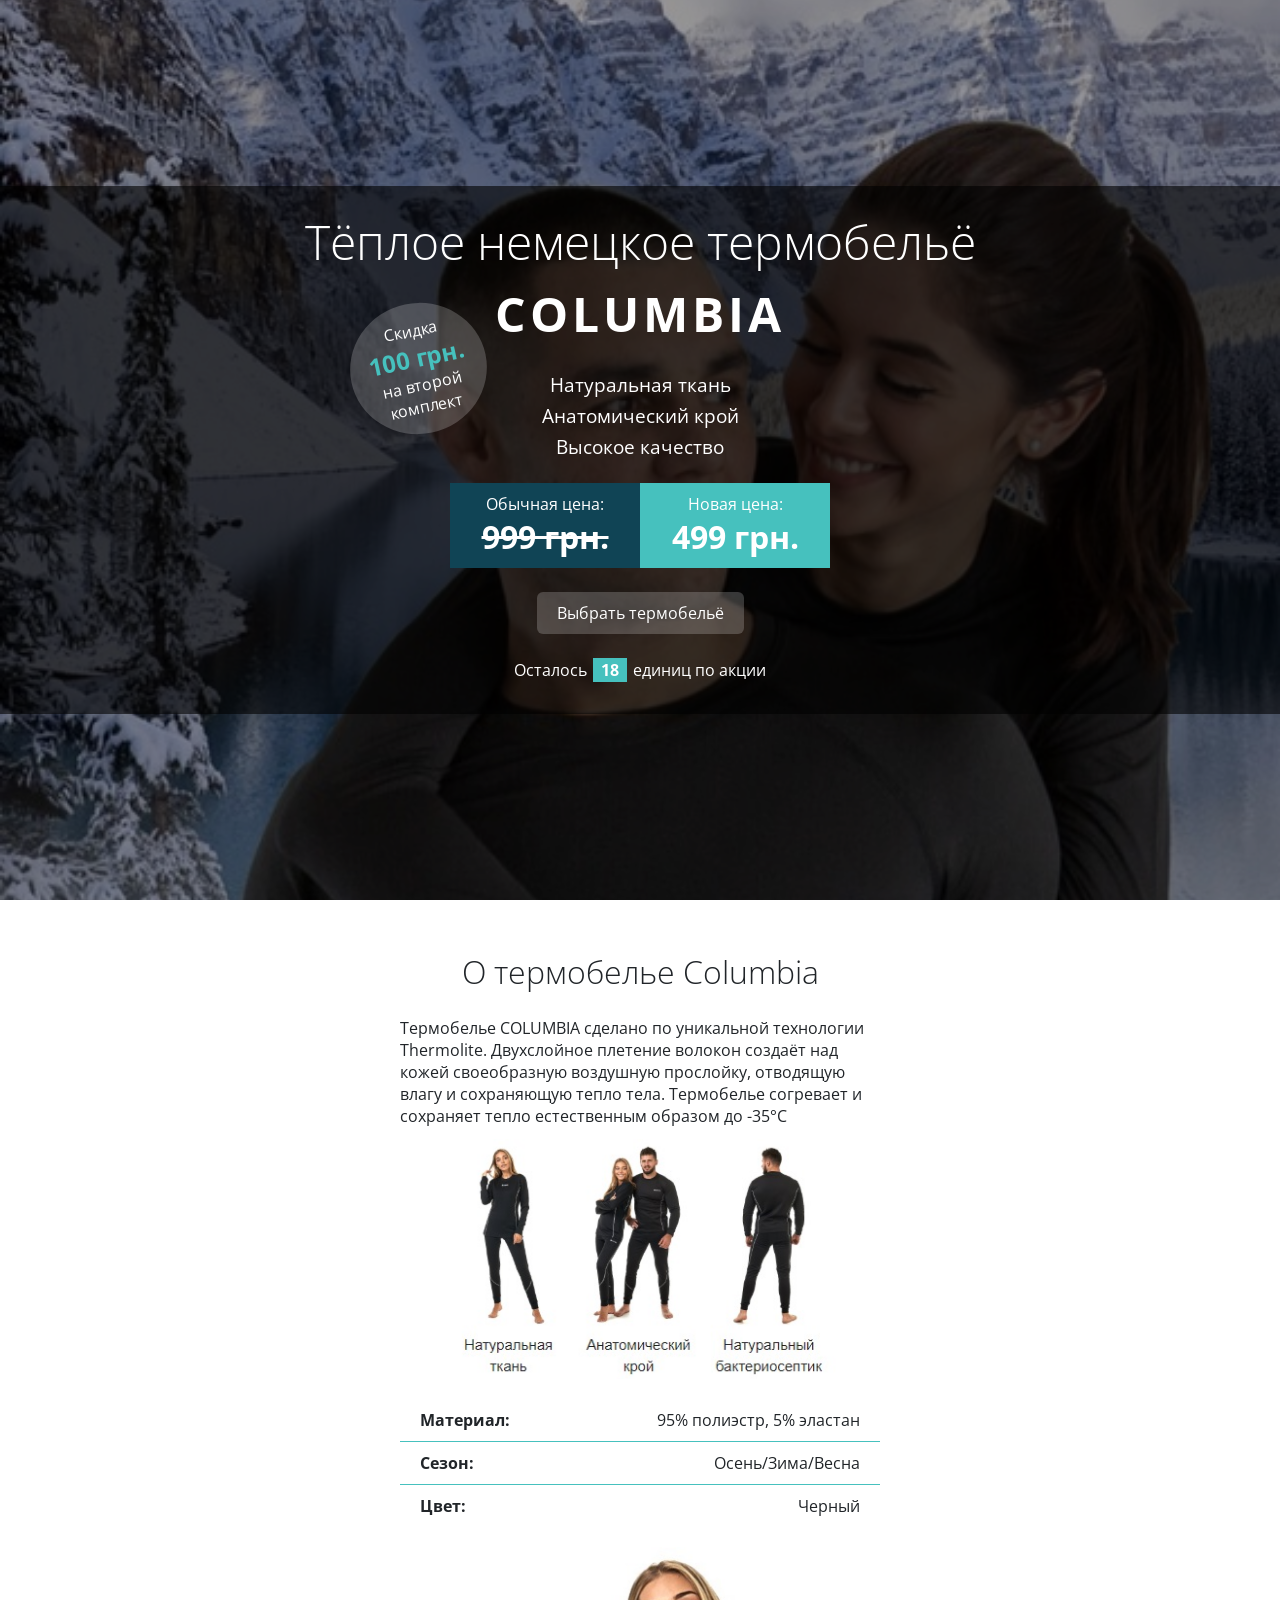
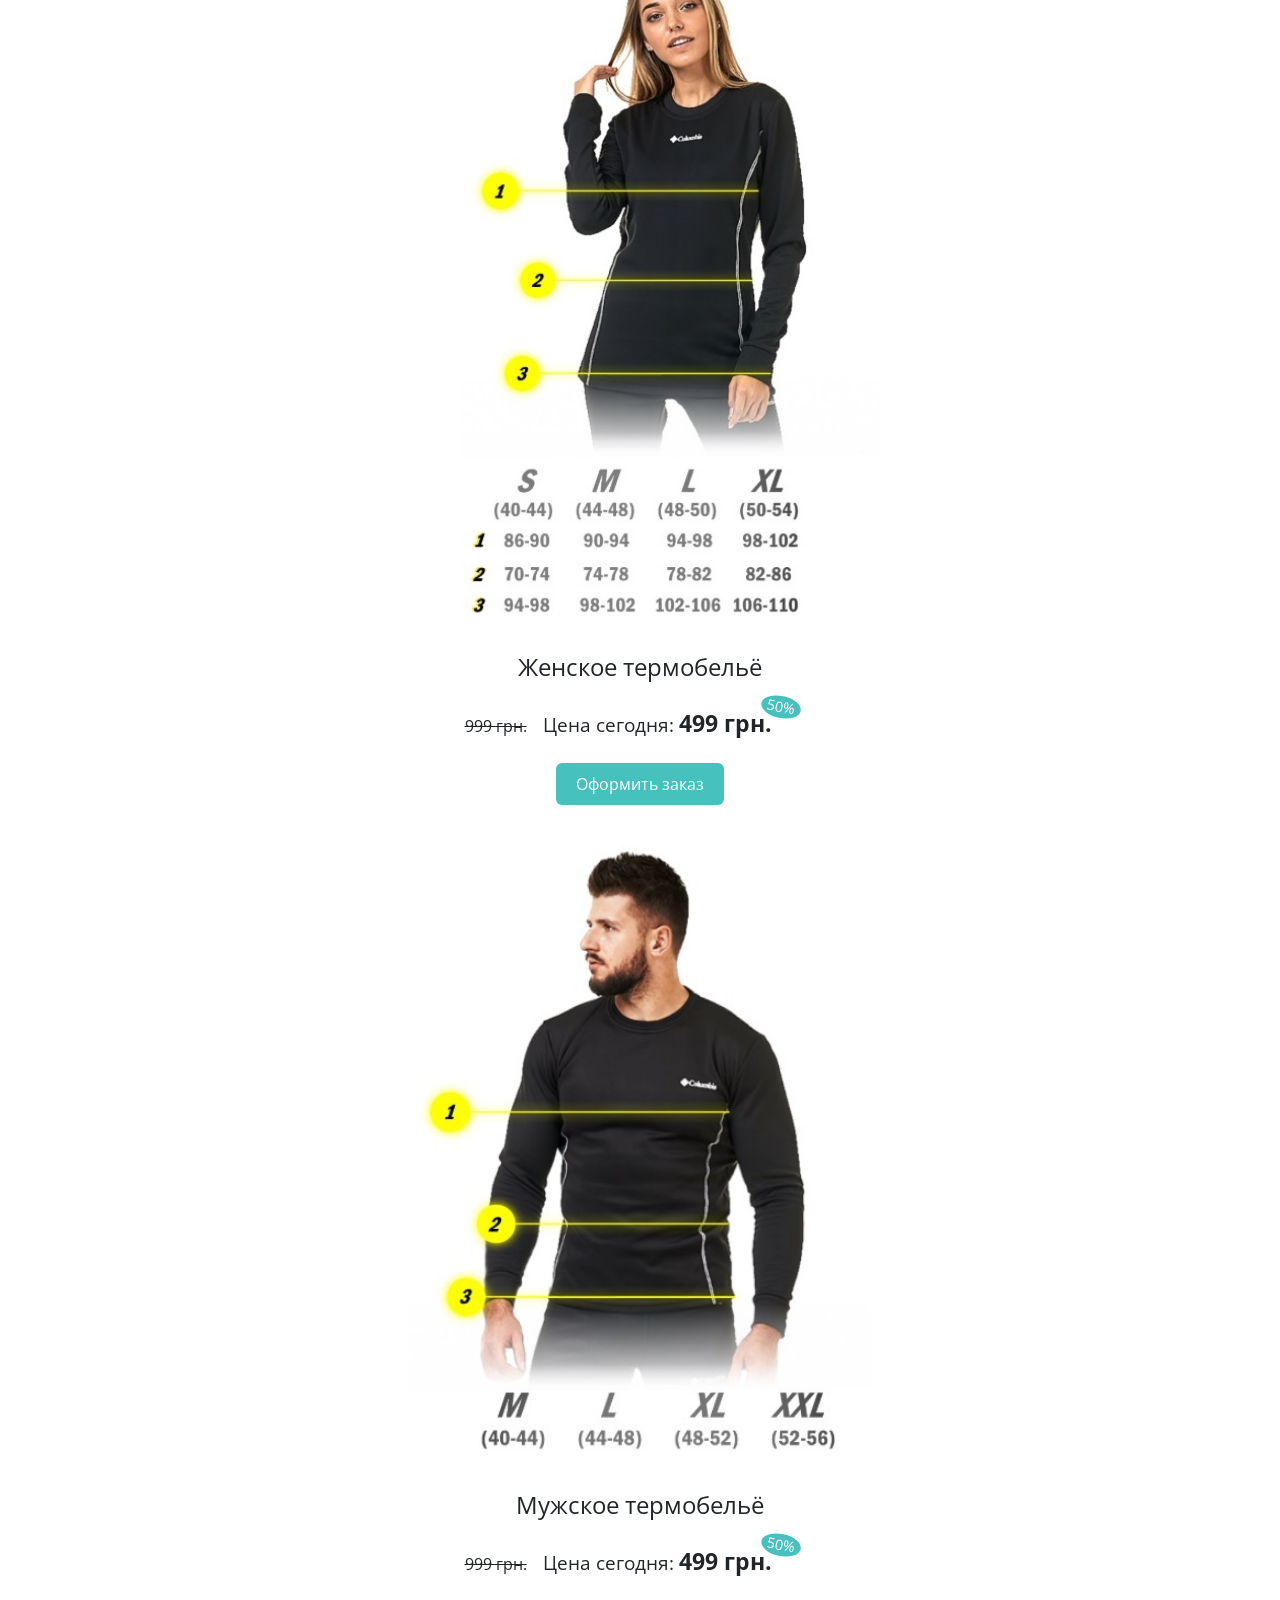
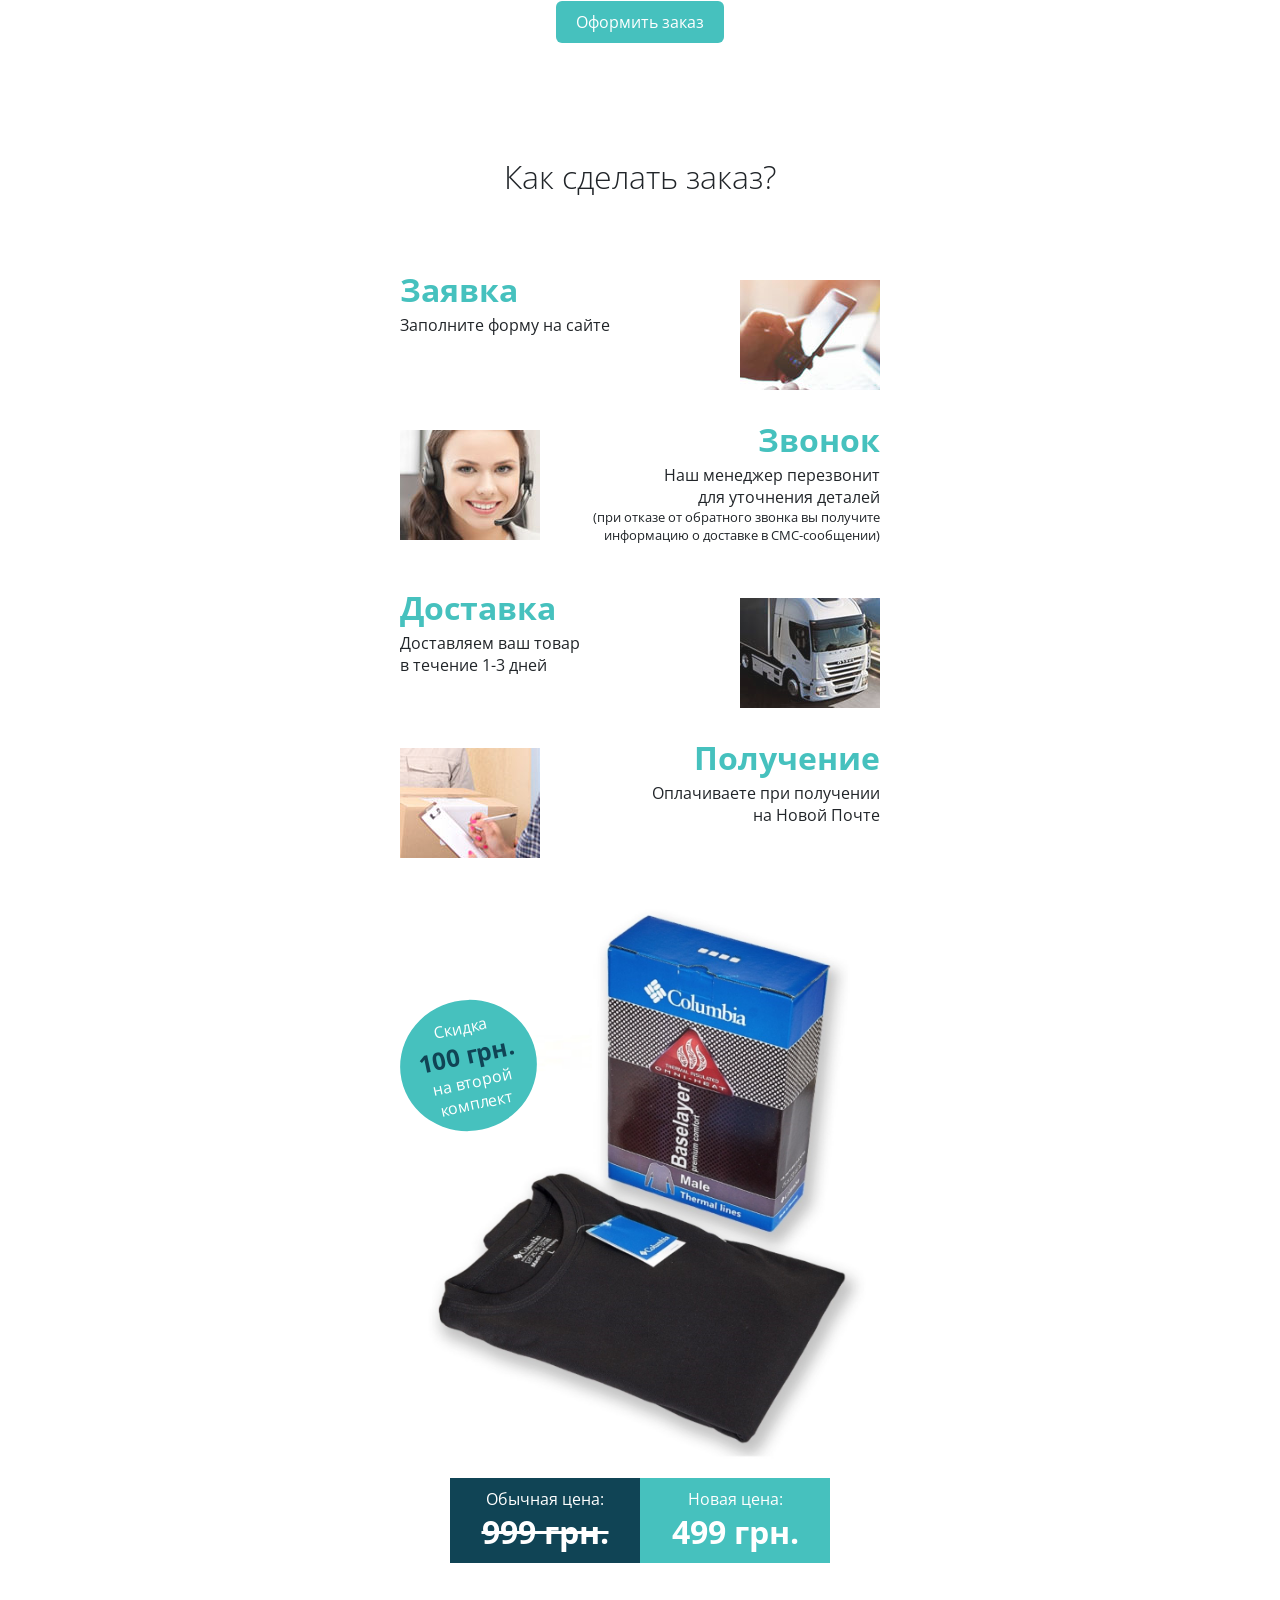
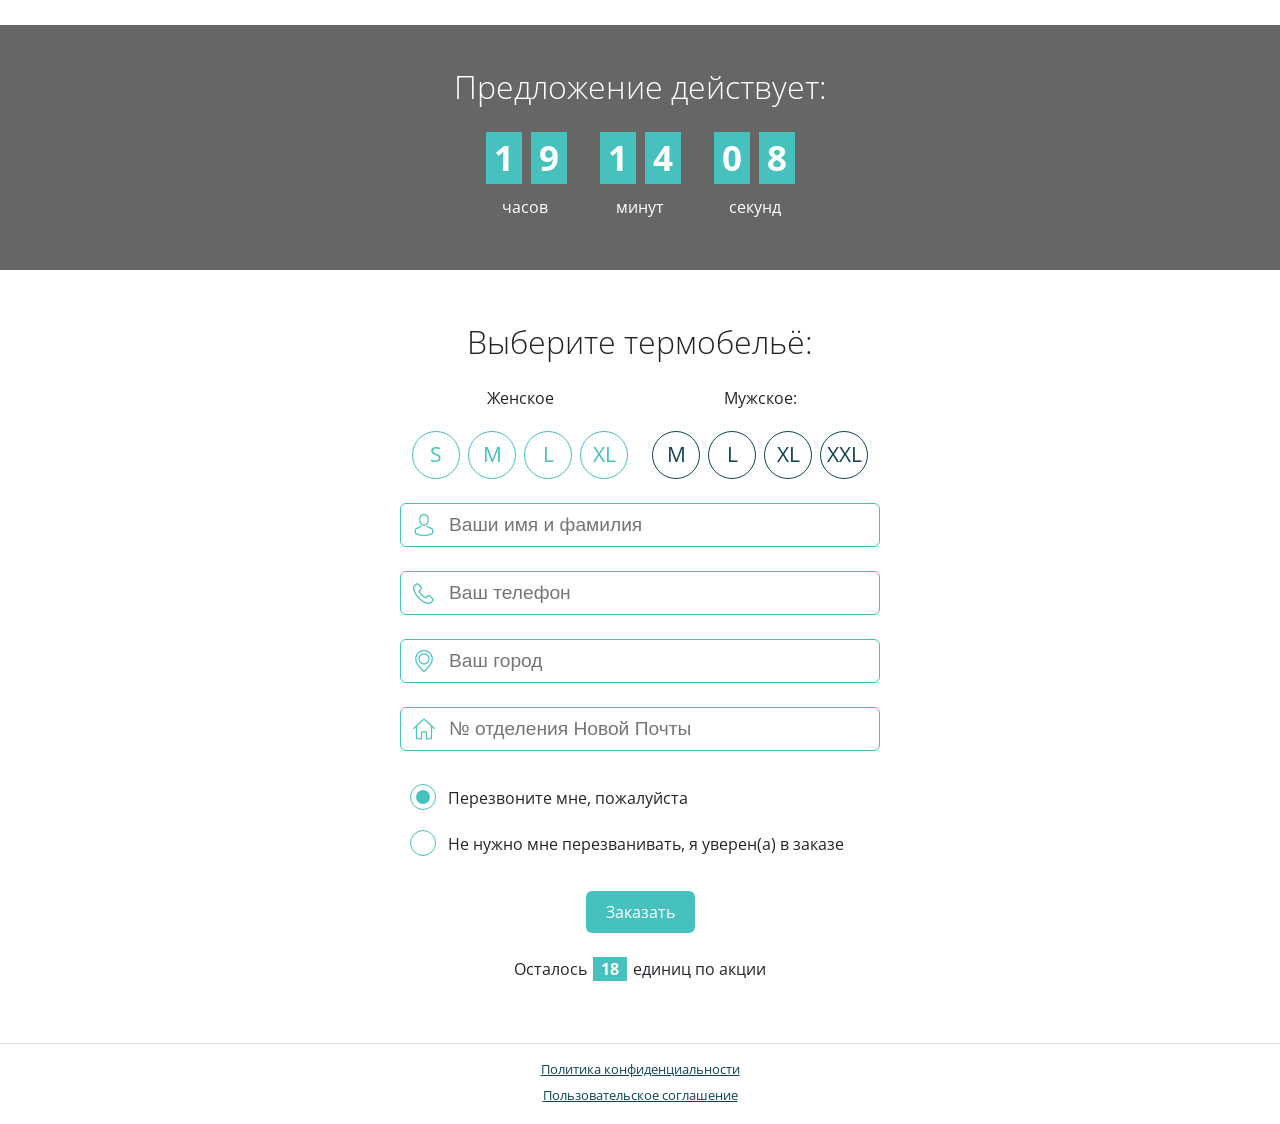
==== commit 86763677: "done" ====
--- a/index.html
+++ b/index.html
@@ -13,15 +13,15 @@
 	<section class="section-main">
 		<div class="center-content">
 			<h1>Тёплое немецкое термобельё <strong>Columbia</strong></h1>
-			<p class="discount">Скидка <span>100 грн.</span> на второй<br>комплект</p>
+			<p class="discount">Скидка <span>100&nbsp;грн.</span> на второй<br>комплект</p>
 			<ul>
 				<li>Натуральная ткань</li>
 				<li>Анатомический крой</li>
 				<li>Высокое качество</li>
 			</ul>
 			<div class="price">
-				<p class="old-price">Обычная цена: <span>999 грн.</span></p>
-				<p class="new-price">Новая цена: <span>499 грн.</span></p>
+				<p class="old-price">Обычная цена: <span>999&nbsp;грн.</span></p>
+				<p class="new-price">Новая цена: <span>499&nbsp;грн.</span></p>
 			</div>
 			<p class="button-buy"><a href="#select">Выбрать термобельё</a></p>
 			<p class="left-count">Осталось <span>5</span> единиц по акции</p>
@@ -67,8 +67,8 @@
 			<img class="image-centered" src="img/product-female.jpg" alt="Женские размеры">
 			<h3>Женское термобельё</h3>
 			<p class="product-price">
-				<span class="old-price">999 грн.</span>
-				<span class="new-price">Цена сегодня: <strong>499 грн.</strong></span>
+				<span class="old-price">999&nbsp;грн.</span>
+				<span class="new-price">Цена сегодня: <strong>499&nbsp;грн.</strong></span>
 				<span class="discount-label">50%</span>
 			</p>
 			<p class="button-buy"><a href="#order_form">Оформить заказ</a></p>
@@ -77,8 +77,8 @@
 			<img class="image-centered" src="img/product-male.jpg" alt="Мужские размеры">
 			<h3>Мужское термобельё</h3>
 			<p class="product-price">
-				<span class="old-price">999 грн.</span>
-				<span class="new-price">Цена сегодня: <strong>499 грн.</strong></span>
+				<span class="old-price">999&nbsp;грн.</span>
+				<span class="new-price">Цена сегодня: <strong>499&nbsp;грн.</strong></span>
 				<span class="discount-label">50%</span>
 			</p>
 			<p class="button-buy"><a href="#order_form">Оформить заказ</a></p>
@@ -96,27 +96,27 @@
 			<li>
 				<img src="img/how2.jpg" alt="Звонок">
 				<strong>Звонок</strong>
-				Наш менеджер перезвонит для уточнения деталей
+				Наш менеджер перезвонит<br>для уточнения деталей
 				<small>(при отказе от обратного звонка вы получите информацию о доставке в СМС-сообщении)</small>
 			</li>
 			<li>
 				<img src="img/how3.jpg" alt="Доставка">
 				<strong>Доставка</strong>
-				Доставляем ваш товар в течение 1-3 дней
+				Доставляем ваш товар<br>в течение 1-3 дней
 			</li>
 			<li>
 				<img src="img/how4.jpg" alt="Получение">
 				<strong>Получение</strong>
-				Оплачиваете при получении на Новой Почте
+				Оплачиваете при получении<br>на Новой Почте
 			</li>
 		</ul>
 		<div class="order-result">
 			<img class="image-centered" src="img/product.jpg" alt="">
-			<p class="discount">Скидка <span>100 грн.</span> на второй<br>комплект</p>
+			<p class="discount">Скидка <span>100&nbsp;грн.</span> на второй<br>комплект</p>
 		</div>
 		<div class="price">
-			<p class="old-price">Обычная цена: <span>999 грн.</span></p>
-			<p class="new-price">Новая цена: <span>499 грн.</span></p>
+			<p class="old-price">Обычная цена: <span>999&nbsp;грн.</span></p>
+			<p class="new-price">Новая цена: <span>499&nbsp;грн.</span></p>
 		</div>
 	</section>
 
@@ -140,7 +140,7 @@
 	</section>
 
 
-	<section class="section-timer-off">
+	<section class="section-timer-off" style="display: none;">
 			<h2>К сожалению, эта акция закончилась</h2>
 			<p>Ожидайте новое предложение в ближайшее время</p>
 	</section>
@@ -148,18 +148,16 @@
 	<section class="order-form">
 		<form action="#">
 			<h2>Выберите термобельё:</h2>
-			<p class="halve">
-				<span>Женское:</span>
-				<span>Мужское:</span>
-			</p>
 			<p class="halve product-size">
 				<span>
+					Женское<br><br>
 					<input type="checkbox" id="female_s" name="female-s" value="female-s"><label for="female_s" class="fml">S</label>
 					<input type="checkbox" id="female_m" name="female-m" value="female-m"><label for="female_m" class="fml">M</label>
 					<input type="checkbox" id="female_l" name="female-l" value="female-l"><label for="female_l" class="fml">L</label>
 					<input type="checkbox" id="female_xl" name="female-xl" value="female-xl"><label for="female_xl" class="fml">XL</label>
 				</span>
 				<span>
+					Мужское:<br><br>
 					<input type="checkbox" id="male_m" name="male-m" value="male-m"><label for="male_m" class="ml">M</label>
 					<input type="checkbox" id="male_l" name="male-l" value="male-l"><label for="male_l" class="ml">L</label>
 					<input type="checkbox" id="male_xl" name="male-xl" value="male-xl"><label for="male_xl" class="ml">XL</label>
@@ -168,22 +166,22 @@
 			</p>
 			<p>
 				<label>
-					<input type="text" placeholder="Ваши имя и фамилия" name="name">
-				</label>
-			</p>
-			<p>
-				<label>
-					<input type="text" placeholder="Ваш телефон" name="phone">
-				</label>
-			</p>
-			<p>
-				<label>
-					<input type="text" placeholder="Ваш город" name="place">
-				</label>
-			</p>
-			<p>
-				<label>
-					<input type="text" placeholder="№ отделения Новой Почты" name="postoffice">
+					<input type="text" placeholder="Ваши имя и фамилия" name="name" maxlength="32">
+				</label>
+			</p>
+			<p>
+				<label>
+					<input type="text" placeholder="Ваш телефон" name="phone" maxlength="16">
+				</label>
+			</p>
+			<p>
+				<label>
+					<input type="text" placeholder="Ваш город" name="place" maxlength="48">
+				</label>
+			</p>
+			<p>
+				<label>
+					<input type="text" placeholder="№ отделения Новой Почты" name="postoffice" maxlength="6">
 				</label>
 			</p>
 			<p class="callback">
@@ -196,12 +194,10 @@
 	</section>
 
 	<footer>
-		<p><a href="#">Политика конфиденциальности</a></p>
-		<p><a href="#">Пользовательское соглашение</a></p>
+		<p><a href="privacy_policy.html" target="_blank">Политика конфиденциальности</a></p>
+		<p><a href="terms_of_use.html" target="_blank">Пользовательское соглашение</a></p>
 	</footer>
 
 </body>
-<scritp src="js/jquery-3.4.1.min.js"></scritp>
-<scritp src="js/jquery.timer.js"></scritp>
-<scritp src="js/script.js"></scritp>
+<script src="js/plugins.js"></script>
 </html>
--- a/css/style.css
+++ b/css/style.css
@@ -247,7 +247,42 @@
 	font-weight: bold;
 	color: #104455;
 }
-
+.section-howorder ul {
+	padding: 20px 0;
+	list-style: none;
+}
+.section-howorder li {
+	position: relative;
+	padding: 20px 0;
+	min-height: 110px;
+}
+.section-howorder li:nth-child(odd) {
+	padding-right: 160px;
+}
+.section-howorder li:nth-child(even) {
+	padding-left: 160px;
+	text-align: right;
+}
+.section-howorder li img {
+	position: absolute;
+	top: 34px;
+	opacity: 0.9;
+}
+.section-howorder li:nth-child(odd) img {
+	right: 0;
+}
+.section-howorder li:nth-child(even) img {
+	left: 0;
+}
+.section-howorder li strong {
+	display: block;
+	font-size: 2em;
+	line-height: 1.5em;
+	color: #46c1be;
+}
+.section-howorder li small {
+	display: block;
+}
 .section-timer,
 .section-timer-off {
 	position: relative;
@@ -424,3 +459,60 @@
 footer p {
 	padding: 4px 0;
 }
+
+@media screen and (max-width: 640px) {
+	.section-main .discount {
+		position: static;
+		transform: none;
+		margin: 0 auto;
+		width: 180px;
+	}
+	.section-about,
+	.section-howorder,
+	.order-form {
+		padding-left: 20px;
+		padding-right: 20px;
+	}
+	.order-form .halve {
+		flex-wrap: wrap;
+	}
+	.order-form .halve > span {
+		width: 100%;
+	}
+	.order-form .halve > span:last-child {
+		padding-top: 30px;
+	}
+}
+@media screen and (max-width: 420px) {
+	.section-main ul {
+		width: 100%;
+	}
+	.price {
+		width: auto;
+	}
+	.section-howorder li:nth-child(even) {
+		padding-left: 0;
+	}
+	.section-howorder li:nth-child(odd) {
+		padding-right: 0;
+	}
+	.section-howorder li img {
+		opacity: 0.3;
+	}
+	.section-timer .timer-values {
+		letter-spacing: -2px;
+	}
+	.section-timer .timer-values span:nth-child(2),
+	.section-timer .timer-values span:nth-child(4) {
+		margin-right: 10px;
+	}
+	.section-timer .timer-legend span:nth-child(2) {
+		margin: 0;
+	}
+	.product-buy .discount-label {
+		display: block;
+		margin: 12px auto 0;
+		transform: none;
+		width: 32px;
+	}
+}
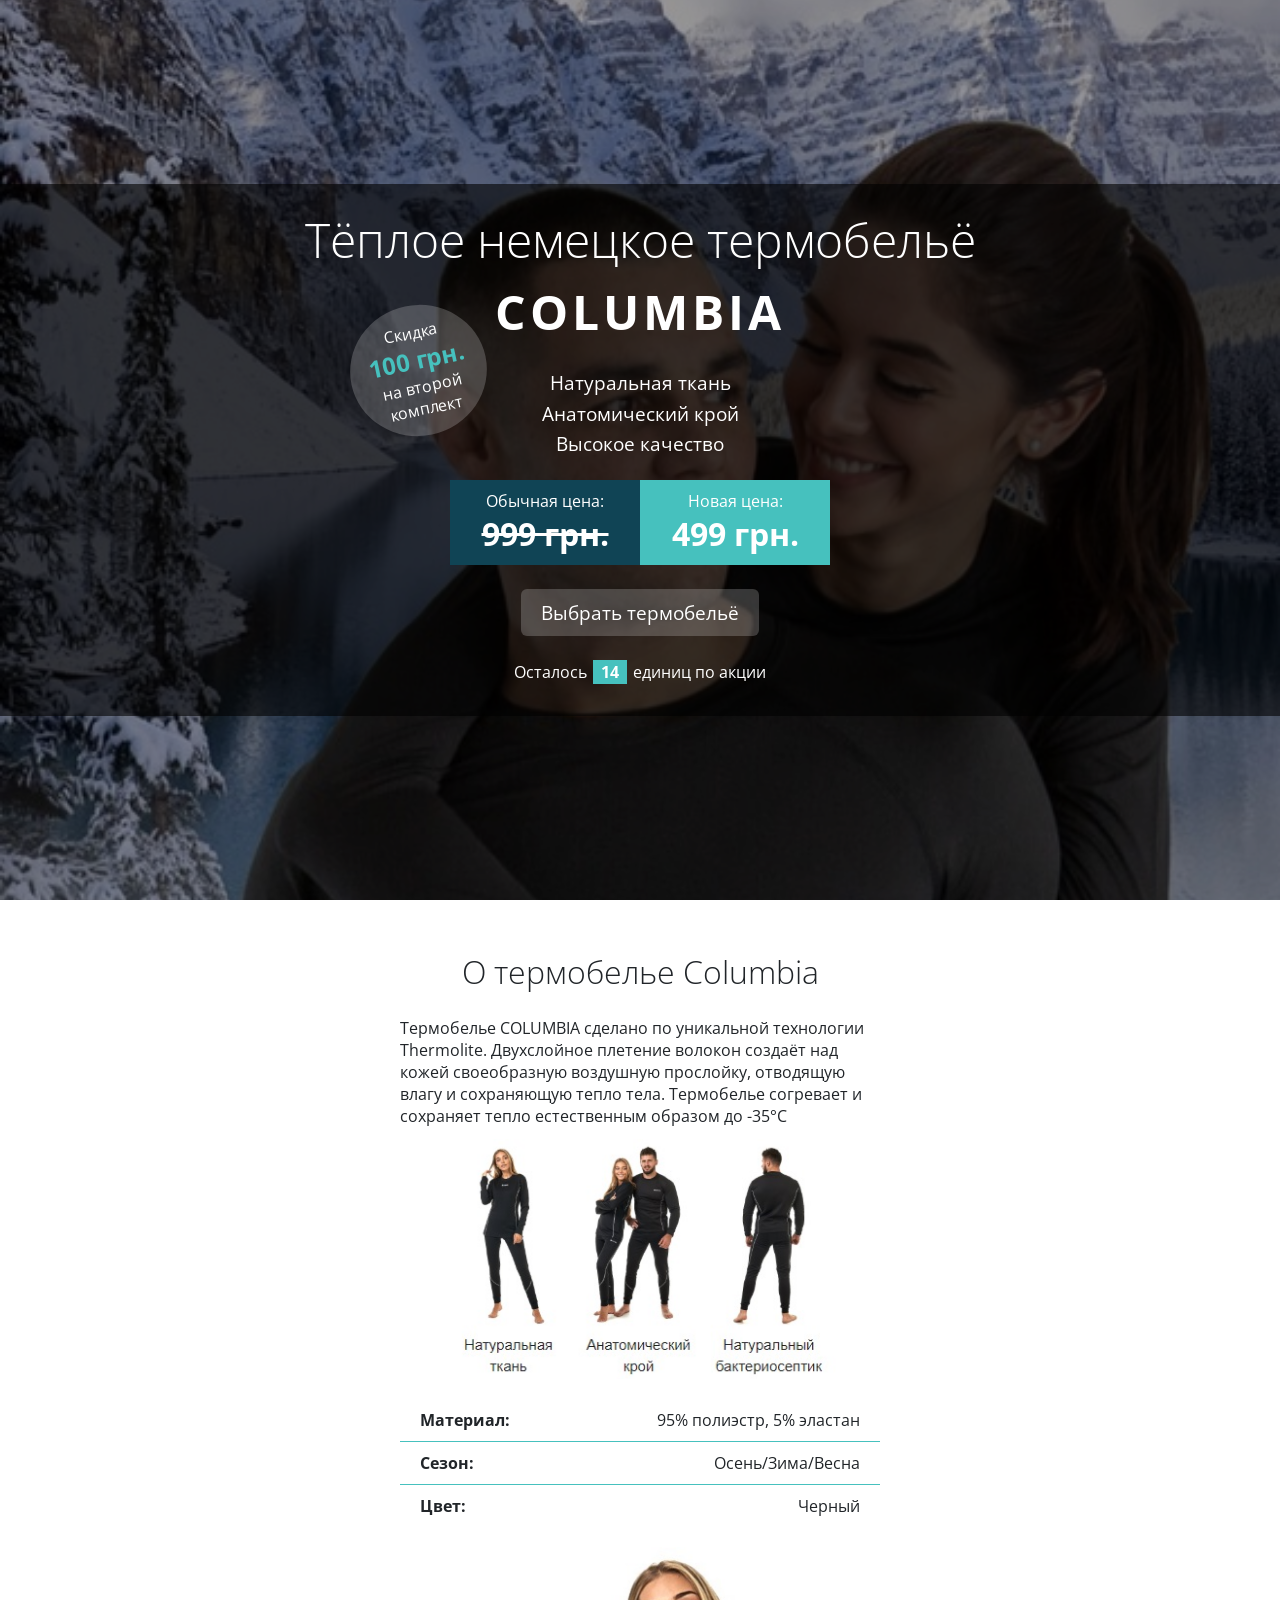
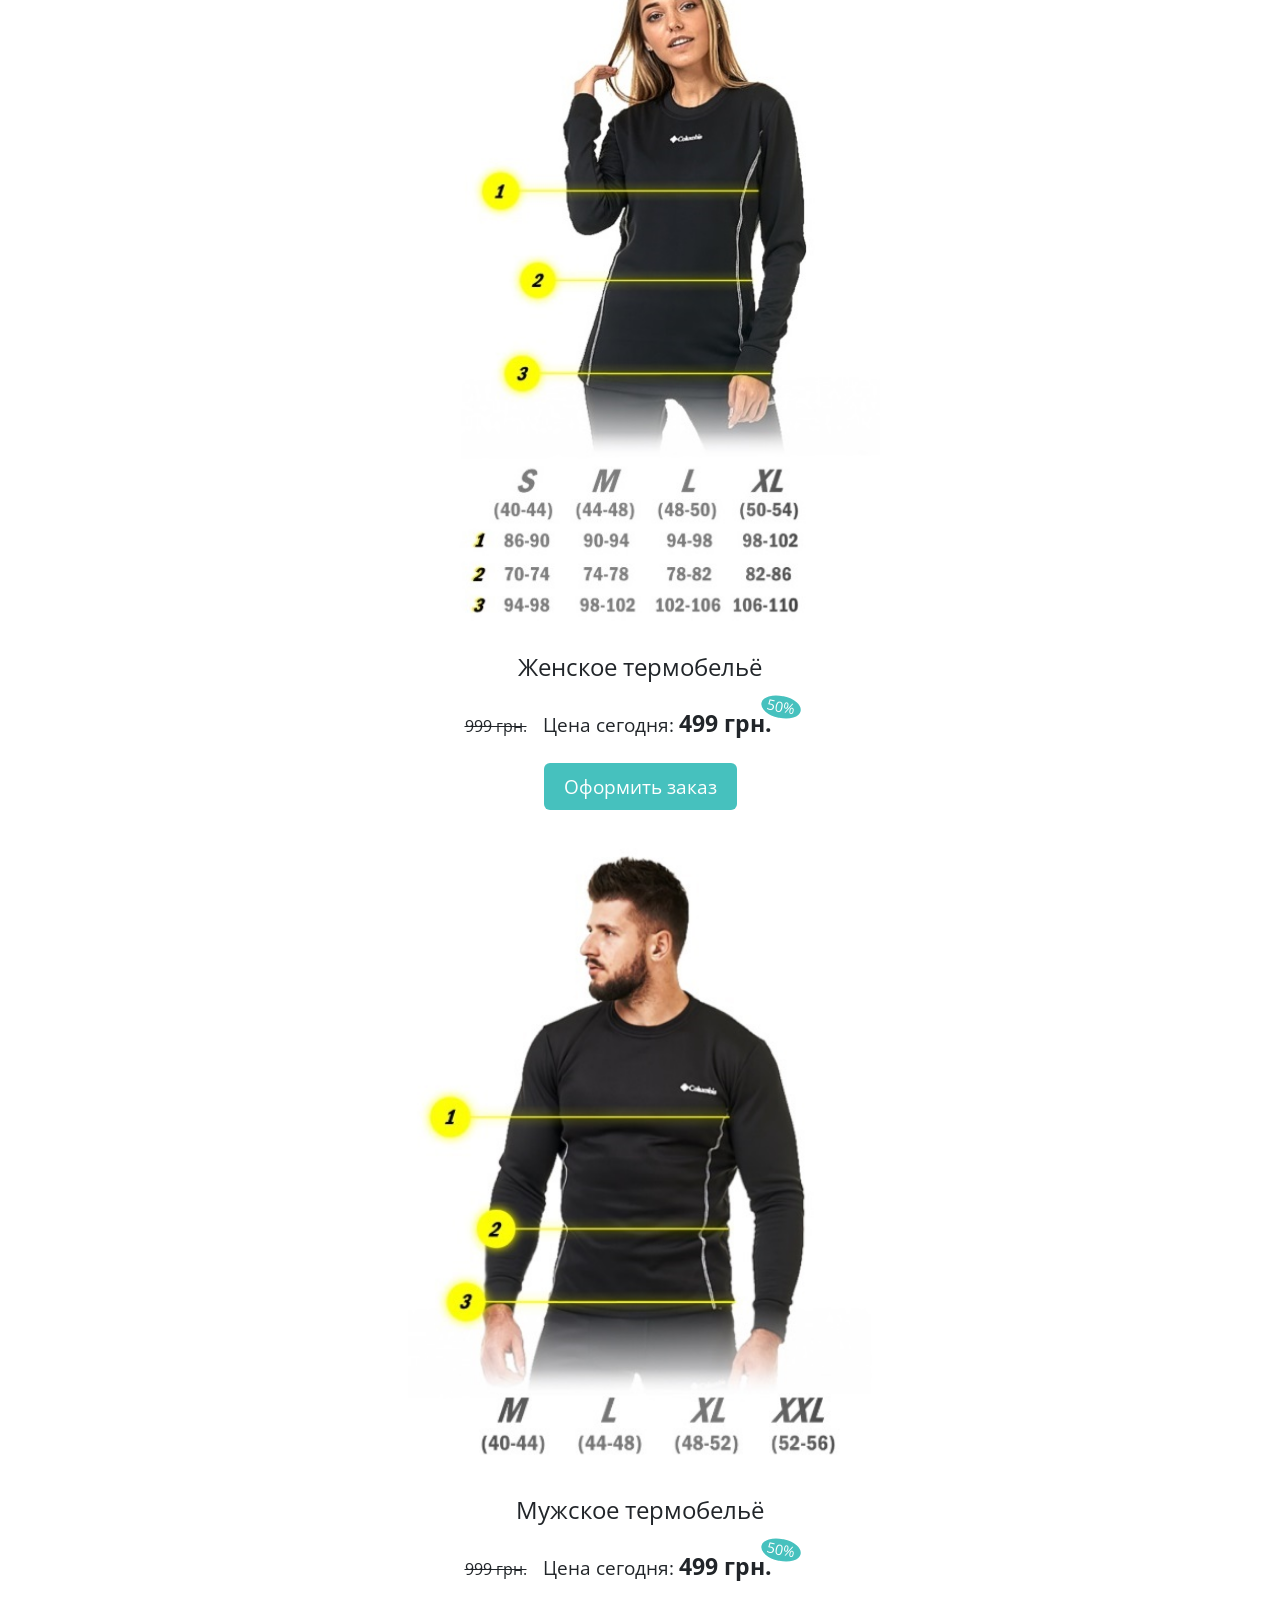
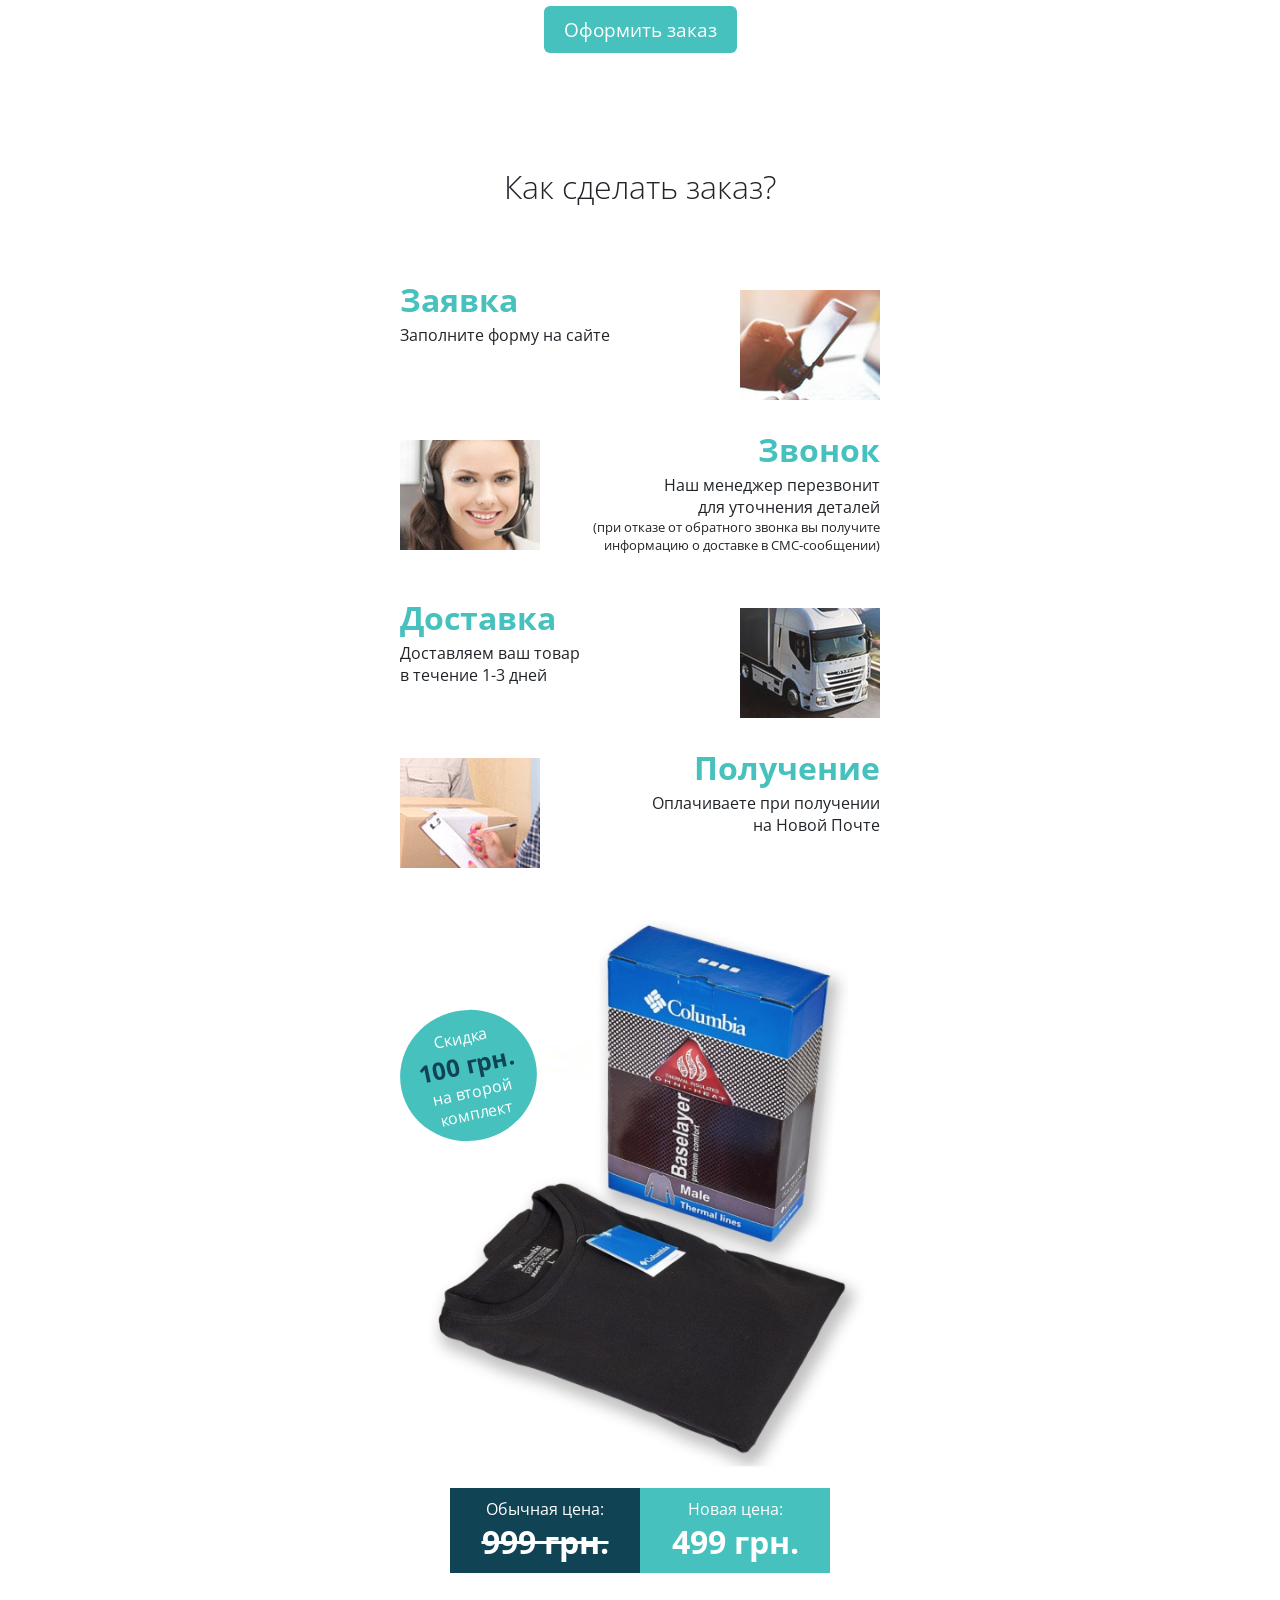
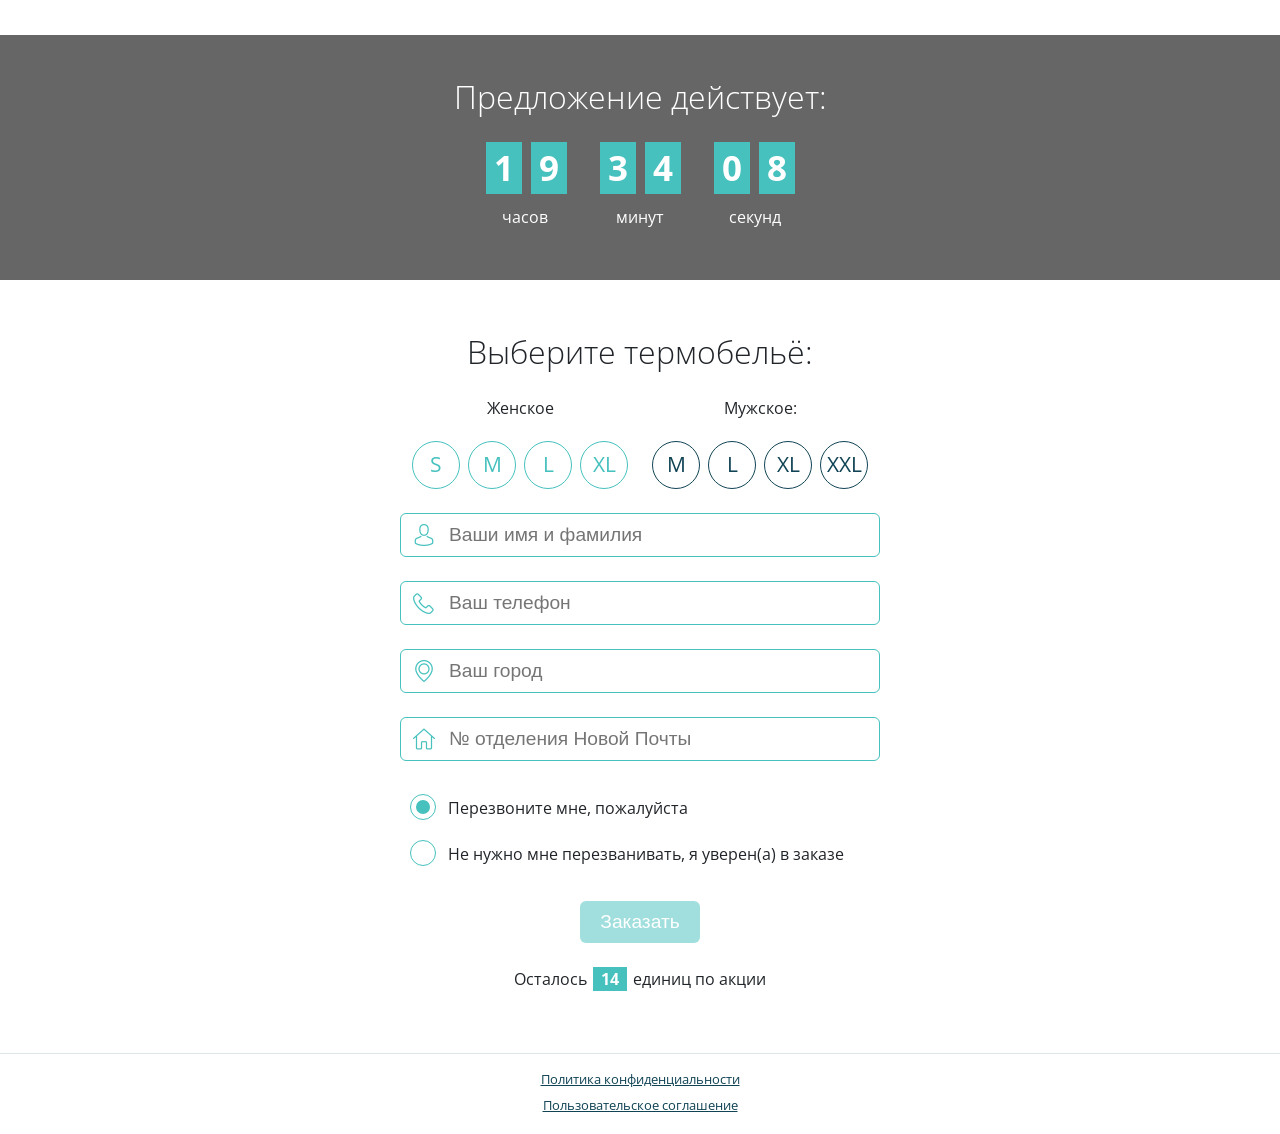
==== commit 615152ba: "fixes" ====
--- a/index.html
+++ b/index.html
@@ -146,49 +146,49 @@
 	</section>
 
 	<section class="order-form">
-		<form action="#">
+		<form action="send.php" method="POST">
 			<h2>Выберите термобельё:</h2>
 			<p class="halve product-size">
 				<span>
 					Женское<br><br>
-					<input type="checkbox" id="female_s" name="female-s" value="female-s"><label for="female_s" class="fml">S</label>
-					<input type="checkbox" id="female_m" name="female-m" value="female-m"><label for="female_m" class="fml">M</label>
-					<input type="checkbox" id="female_l" name="female-l" value="female-l"><label for="female_l" class="fml">L</label>
-					<input type="checkbox" id="female_xl" name="female-xl" value="female-xl"><label for="female_xl" class="fml">XL</label>
+					<input type="checkbox" id="female_s" name="female-s" value="1"><label for="female_s" class="fml">S</label>
+					<input type="checkbox" id="female_m" name="female-m" value="1"><label for="female_m" class="fml">M</label>
+					<input type="checkbox" id="female_l" name="female-l" value="1"><label for="female_l" class="fml">L</label>
+					<input type="checkbox" id="female_xl" name="female-xl" value="1"><label for="female_xl" class="fml">XL</label>
 				</span>
 				<span>
 					Мужское:<br><br>
-					<input type="checkbox" id="male_m" name="male-m" value="male-m"><label for="male_m" class="ml">M</label>
-					<input type="checkbox" id="male_l" name="male-l" value="male-l"><label for="male_l" class="ml">L</label>
-					<input type="checkbox" id="male_xl" name="male-xl" value="male-xl"><label for="male_xl" class="ml">XL</label>
-					<input type="checkbox" id="male_xxl" name="male-xxl" value="male-xxl"><label for="male_xxl" class="ml">XXL</label>
+					<input type="checkbox" id="male_m" name="male-m" value="1"><label for="male_m" class="ml">M</label>
+					<input type="checkbox" id="male_l" name="male-l" value="1"><label for="male_l" class="ml">L</label>
+					<input type="checkbox" id="male_xl" name="male-xl" value="1"><label for="male_xl" class="ml">XL</label>
+					<input type="checkbox" id="male_xxl" name="male-xxl" value="1"><label for="male_xxl" class="ml">XXL</label>
 				</span>
 			</p>
 			<p>
 				<label>
-					<input type="text" placeholder="Ваши имя и фамилия" name="name" maxlength="32">
-				</label>
-			</p>
-			<p>
-				<label>
-					<input type="text" placeholder="Ваш телефон" name="phone" maxlength="16">
-				</label>
-			</p>
-			<p>
-				<label>
-					<input type="text" placeholder="Ваш город" name="place" maxlength="48">
-				</label>
-			</p>
-			<p>
-				<label>
-					<input type="text" placeholder="№ отделения Новой Почты" name="postoffice" maxlength="6">
+					<input type="text" class="js-validation" placeholder="Ваши имя и фамилия" name="name" maxlength="32">
+				</label>
+			</p>
+			<p>
+				<label>
+					<input type="text" class="js-validation" placeholder="Ваш телефон" name="phone" maxlength="16">
+				</label>
+			</p>
+			<p>
+				<label>
+					<input type="text" class="js-validation" placeholder="Ваш город" name="place" maxlength="48">
+				</label>
+			</p>
+			<p>
+				<label>
+					<input type="text" class="js-validation" placeholder="№ отделения Новой Почты" name="postoffice" maxlength="6">
 				</label>
 			</p>
 			<p class="callback">
 				<input type="radio" id="callback_yes" name="callback" value="callback-yes" checked><label for="callback_yes">Перезвоните мне, пожалуйста</label>
 				<input type="radio" id="callback_no" name="callback" value="callback-no"><label for="callback_no">Не нужно мне перезванивать, я уверен(а) в заказе</label>
 			</p>
-			<p class="button-buy"><a href="#checkout" id="order_male">Заказать</a></p>
+			<p class="button-buy"><input type="submit" value="Заказать" disabled></p>
 		</form>
 		<p class="left-count">Осталось <span>5</span> единиц по акции</p>
 	</section>
--- a/css/style.css
+++ b/css/style.css
@@ -55,12 +55,20 @@
 	color: #fff;
 	text-decoration: none;
 	background: #46c1be;
+	border: none;
+	font-size: 1.2rem;
 	border-radius: 6px;
 	transition: background 200ms;
+	cursor: pointer;
 }
 .button-buy a:hover,
 .button-buy input[type="submit"]:hover {
 	background: #104455;
+}
+.button-buy input[type="submit"]:disabled,
+.button-buy input[type="submit"]:disabled:hover {
+	cursor: not-allowed;
+	opacity: 0.5;
 }
 
 .price {
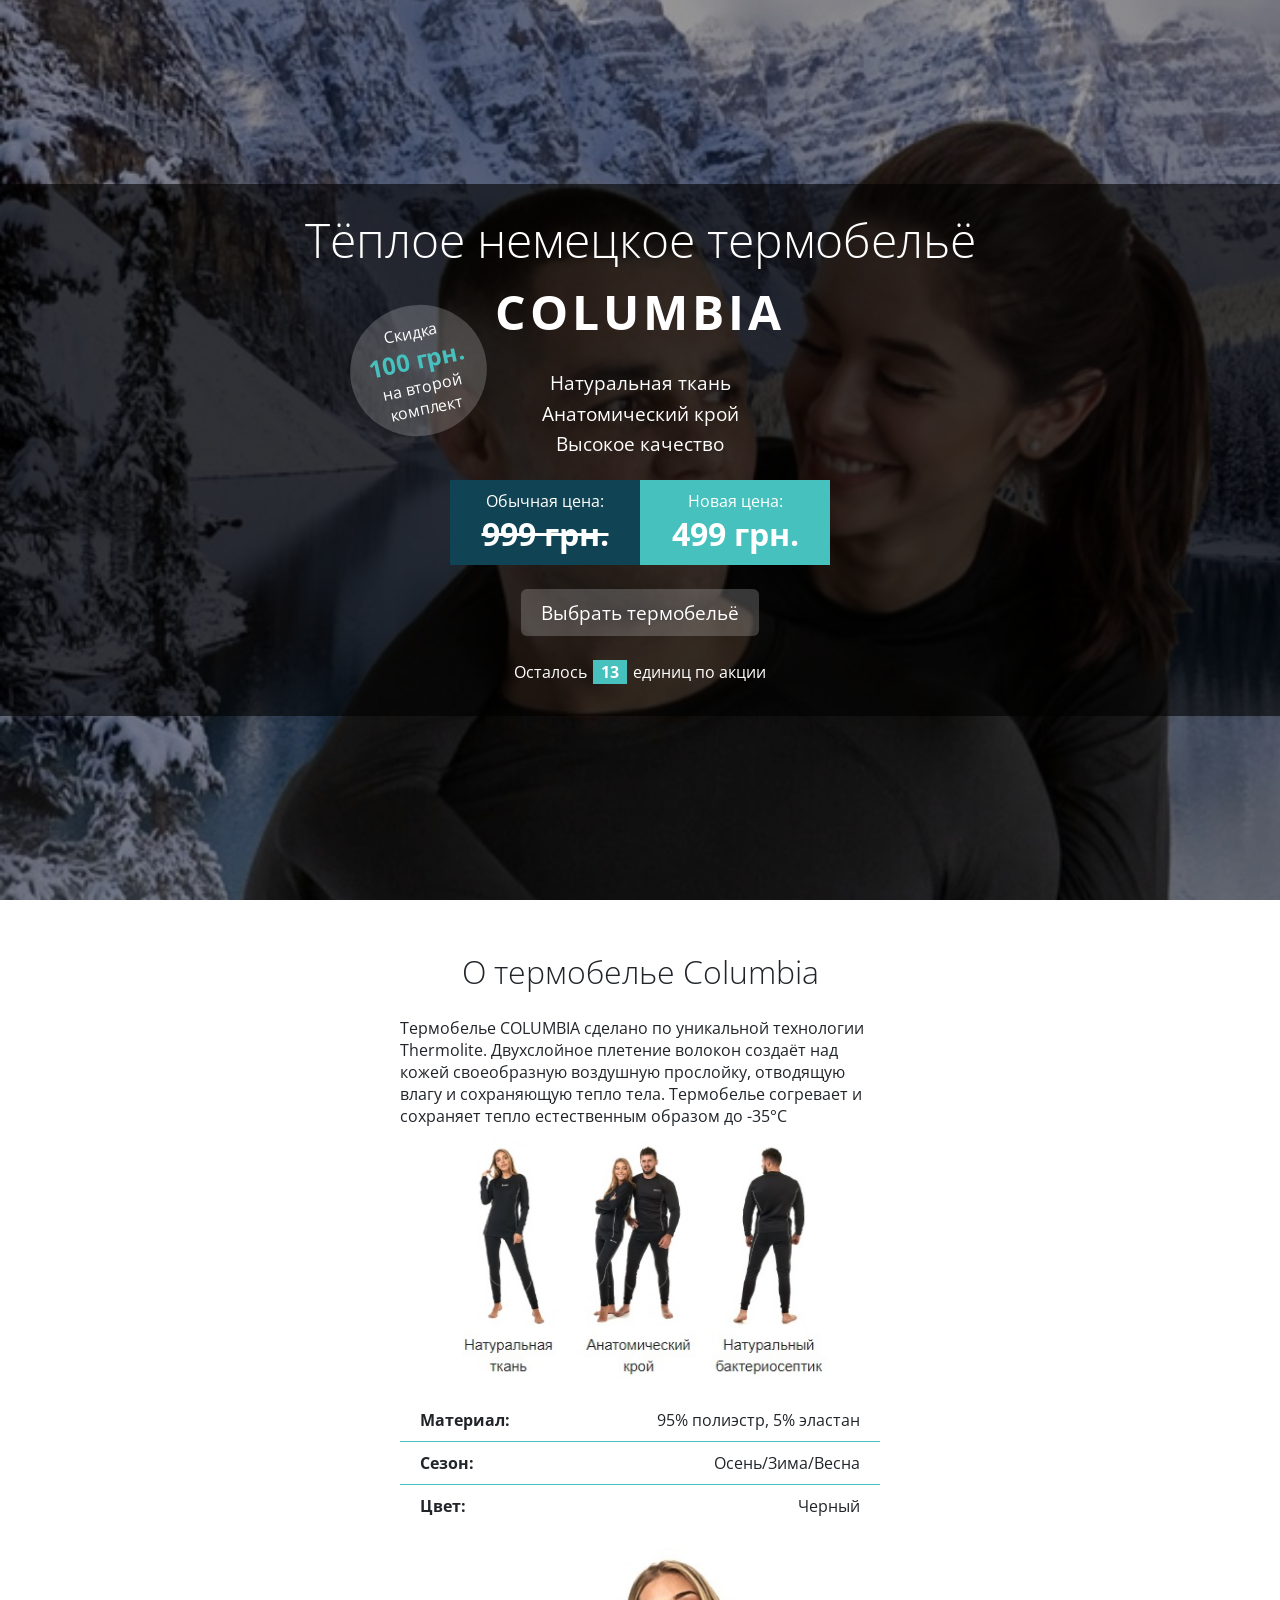
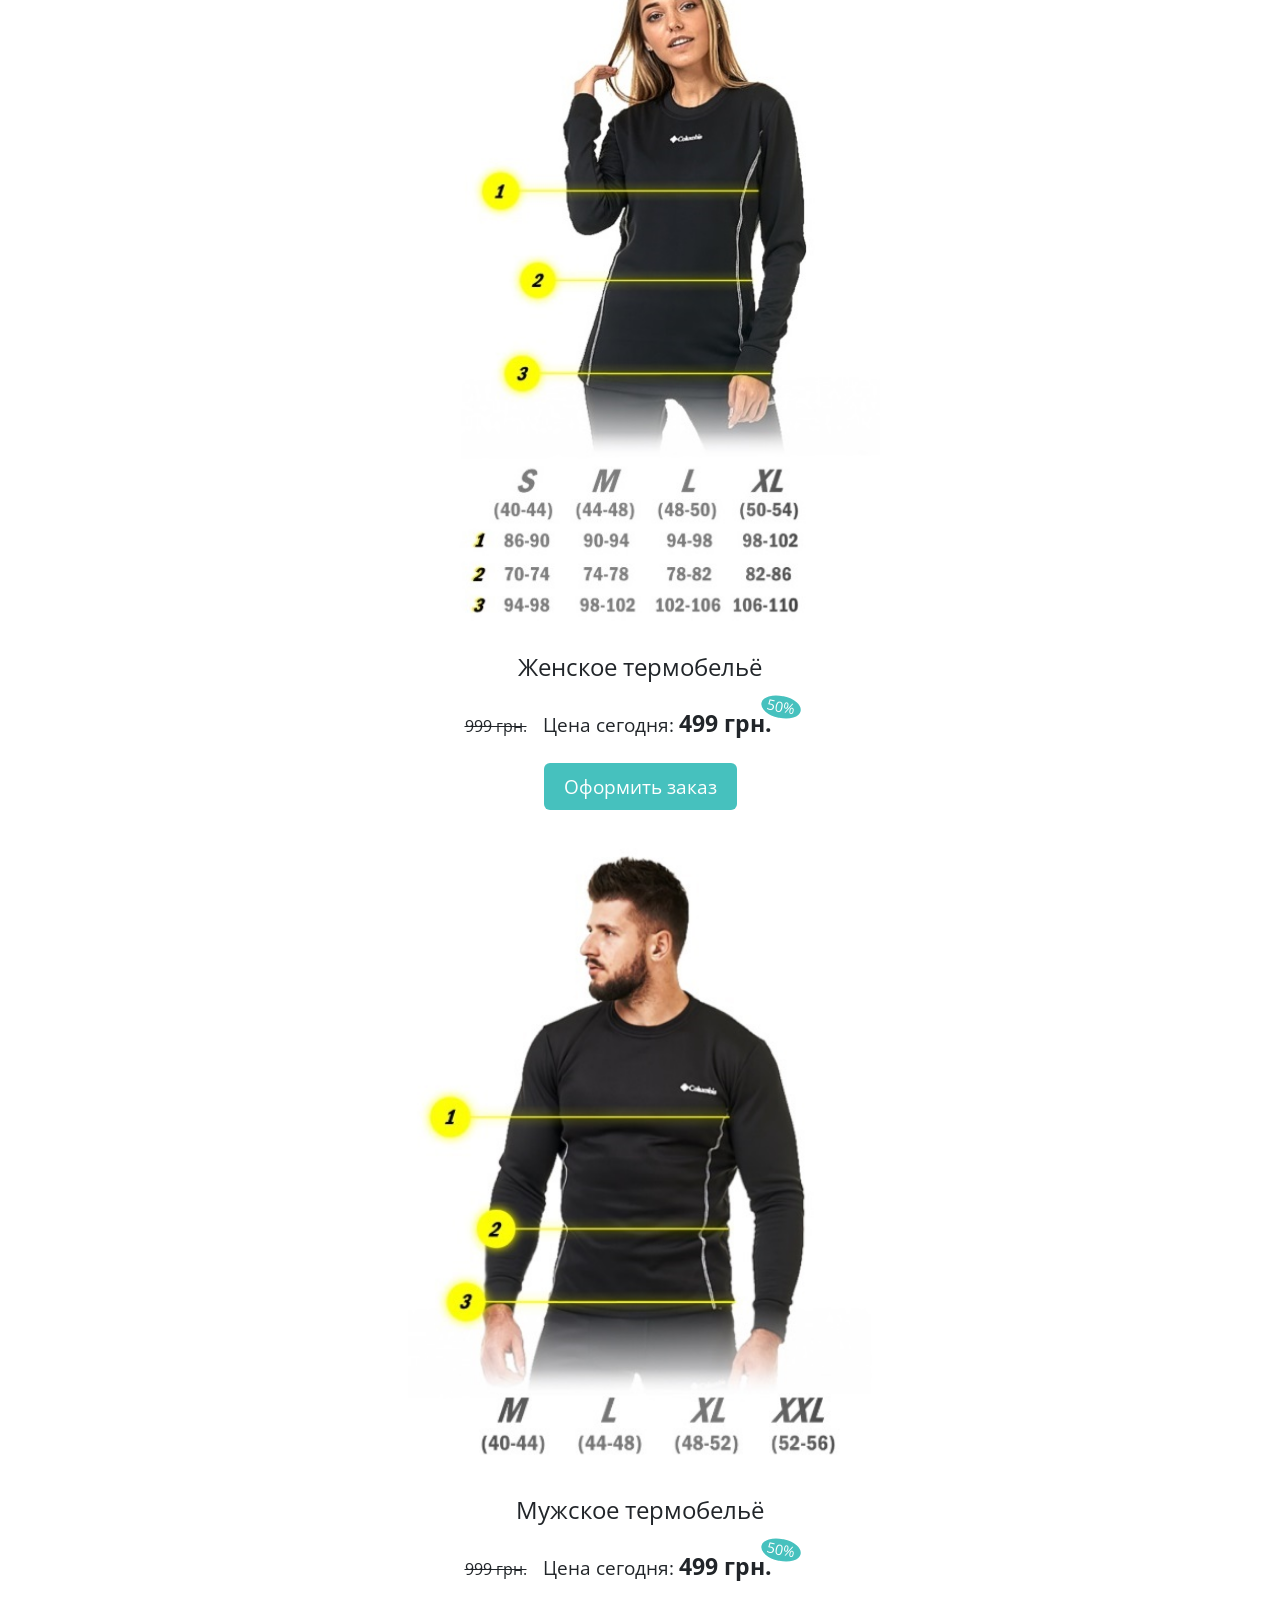
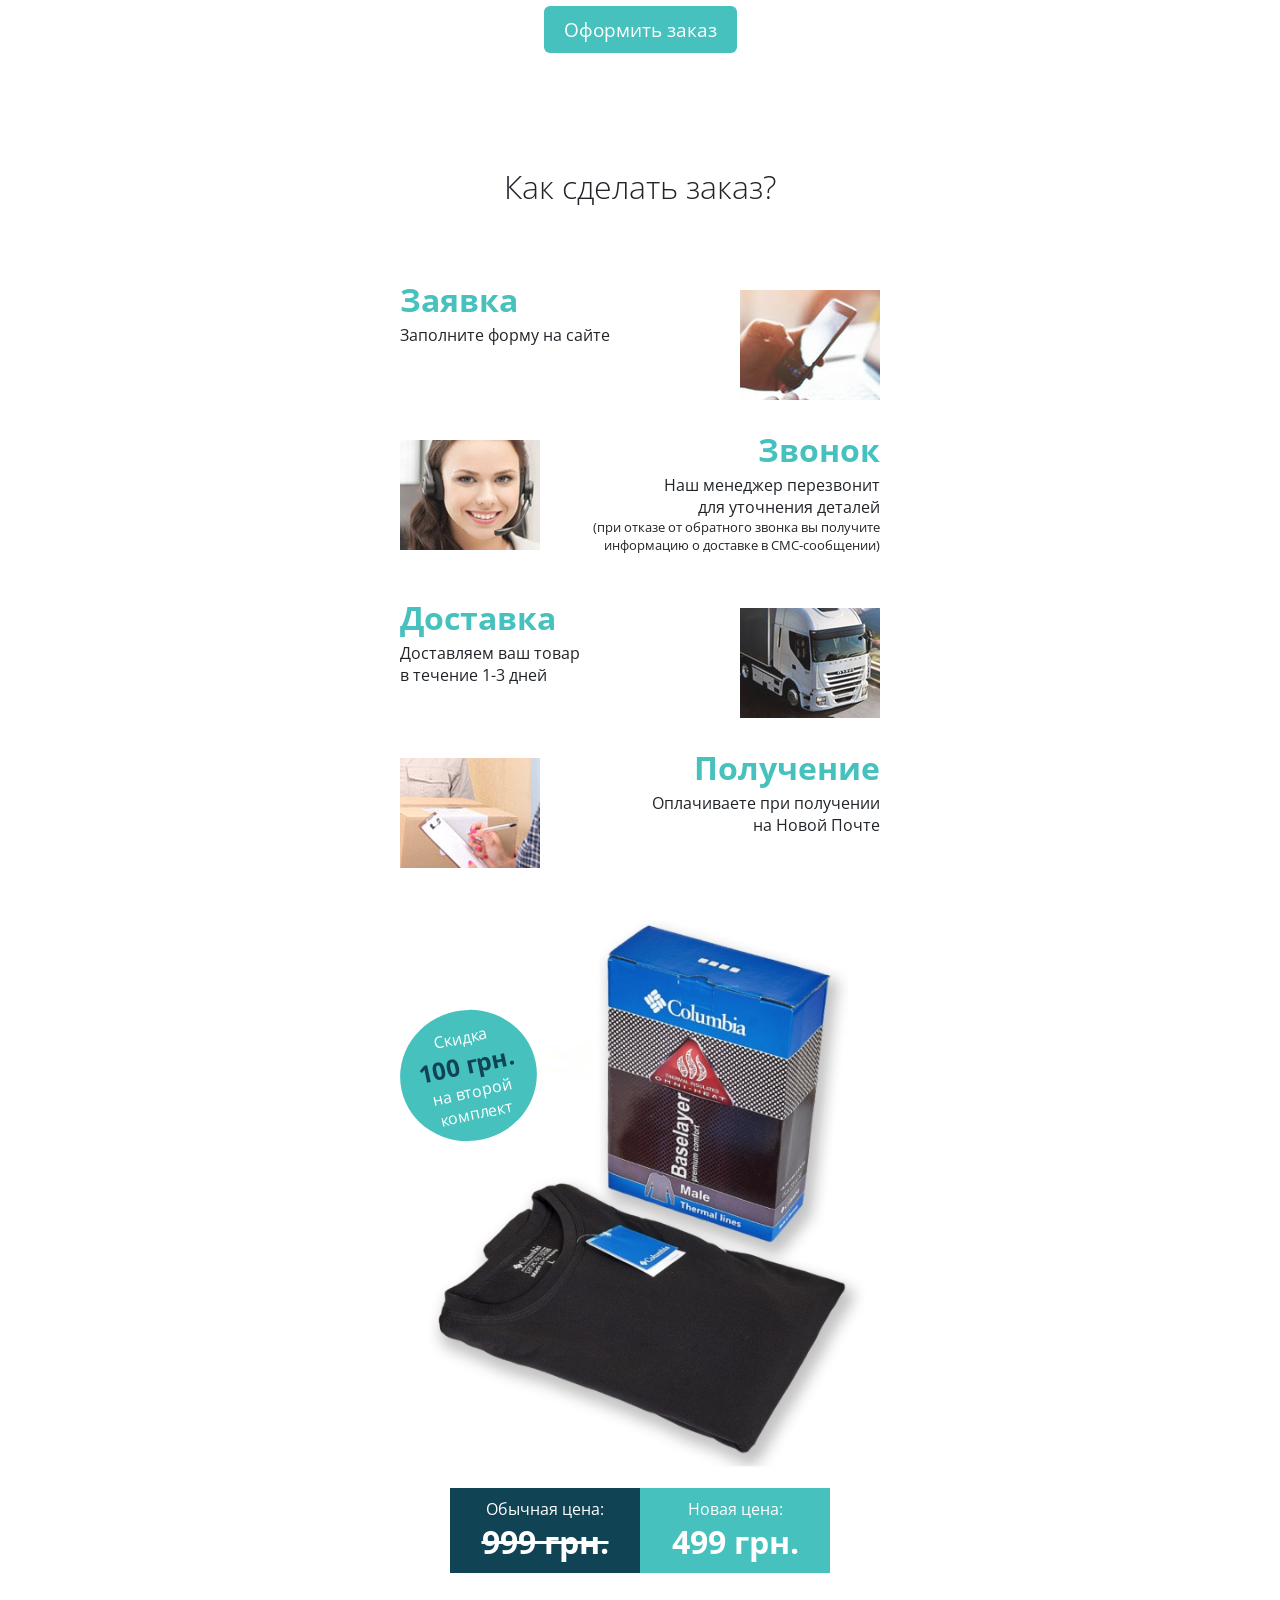
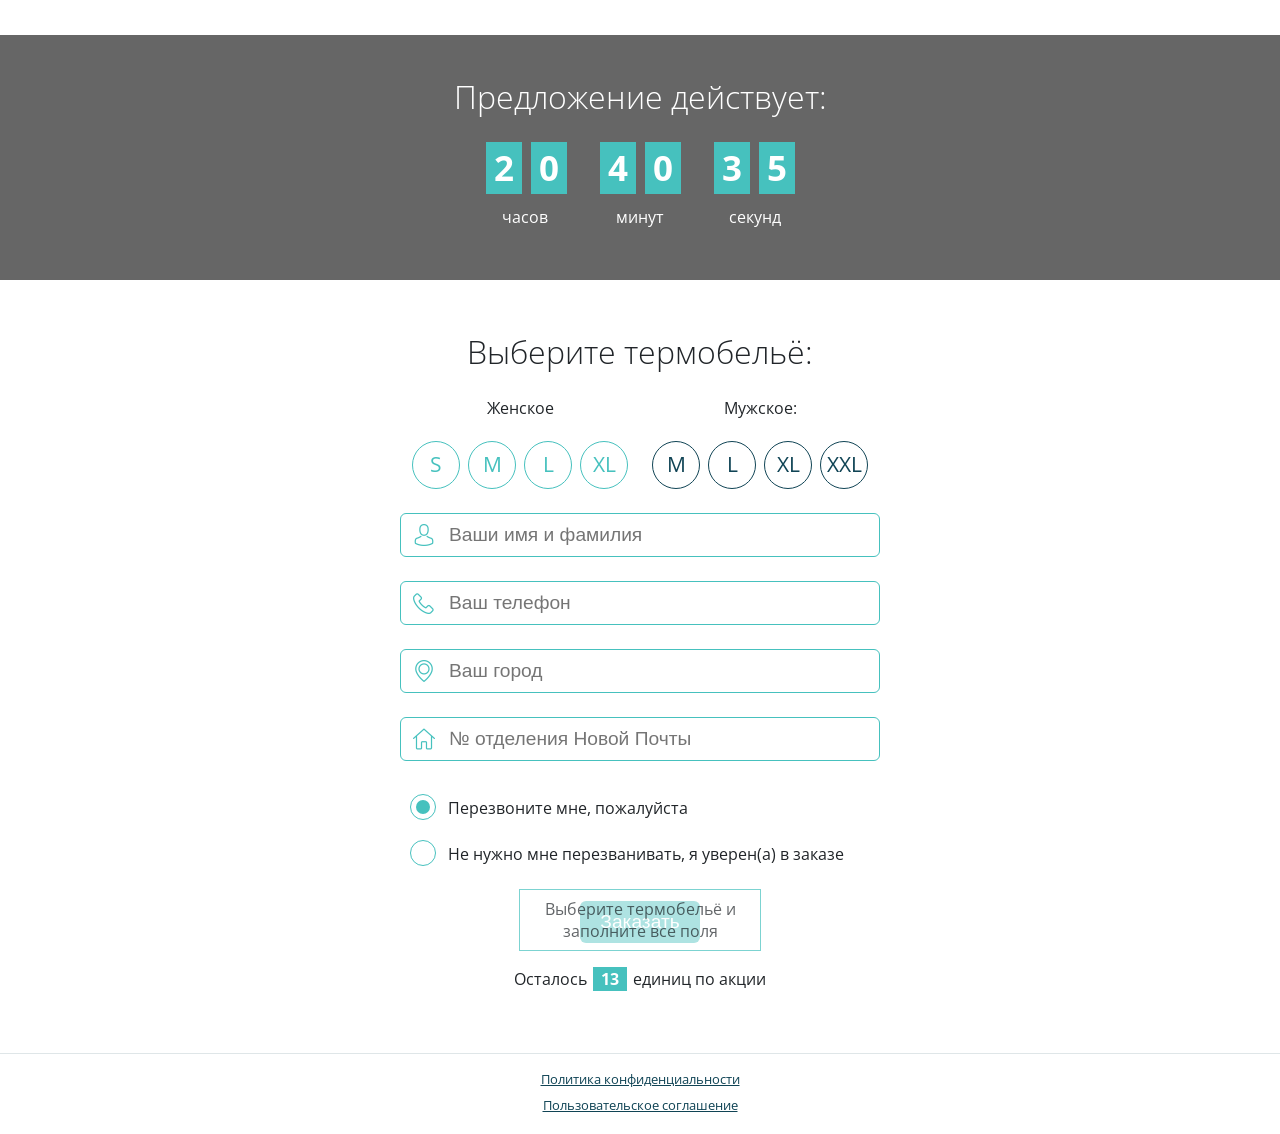
==== commit c925fd02: "add info around submit" ====
--- a/index.html
+++ b/index.html
@@ -188,7 +188,7 @@
 				<input type="radio" id="callback_yes" name="callback" value="callback-yes" checked><label for="callback_yes">Перезвоните мне, пожалуйста</label>
 				<input type="radio" id="callback_no" name="callback" value="callback-no"><label for="callback_no">Не нужно мне перезванивать, я уверен(а) в заказе</label>
 			</p>
-			<p class="button-buy"><input type="submit" value="Заказать" disabled></p>
+			<p class="button-buy"><input type="submit" value="Заказать" disabled><span class="submit-info">Выберите термобельё и заполните все поля</span></p>
 		</form>
 		<p class="left-count">Осталось <span>5</span> единиц по акции</p>
 	</section>
--- a/css/style.css
+++ b/css/style.css
@@ -46,7 +46,24 @@
 
 
 .button-buy {
-	text-align: center;
+	position: relative;
+	text-align: center;
+}
+.button-buy span.submit-info {
+	position: absolute;
+	z-index: 5;
+	display: none;
+	left: 50%;
+	top: 0;
+	padding: 8px 0;
+	width: 240px;
+	background: #fff3;
+	border: 1px solid #46c1be;
+	transform: translate(-50%, 0);
+	opacity: 0.7;
+}
+.button-buy *:disabled ~ span.submit-info {
+	display: block;
 }
 .button-buy a,
 .button-buy input[type="submit"] {
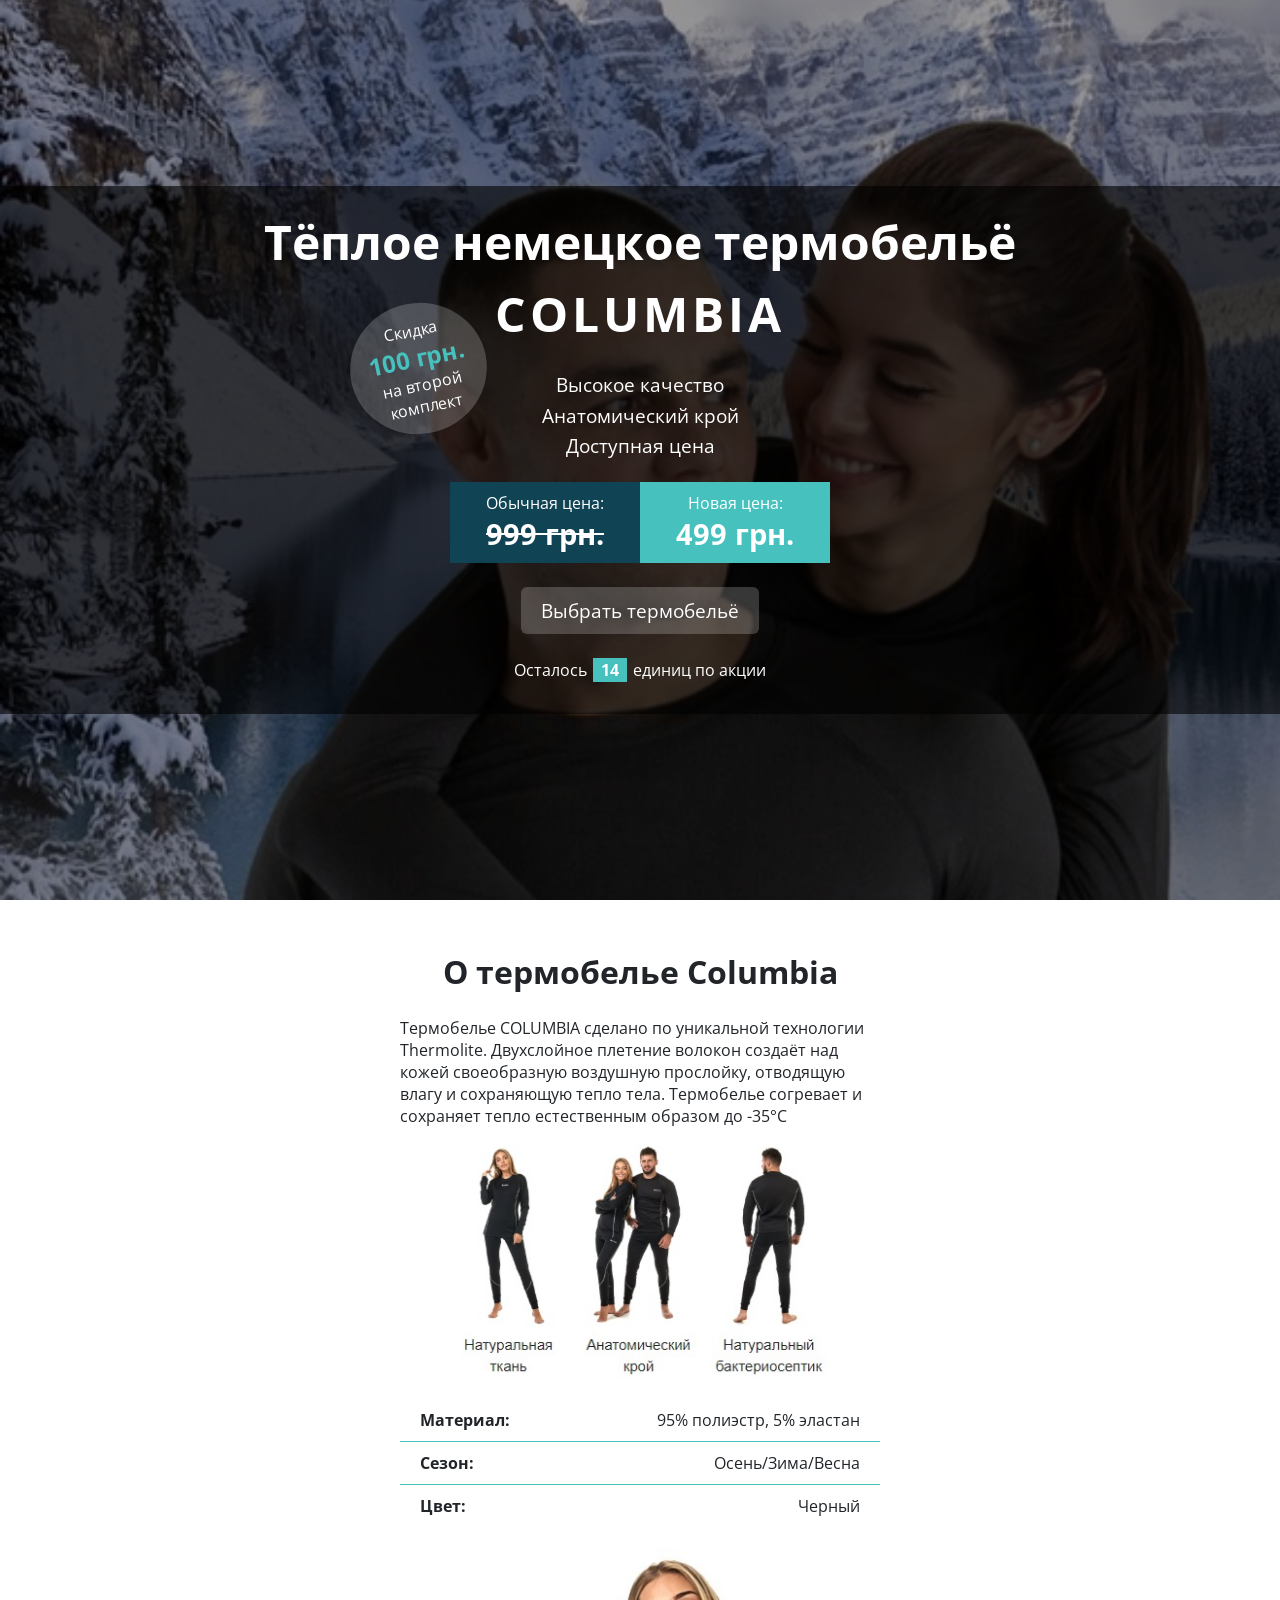
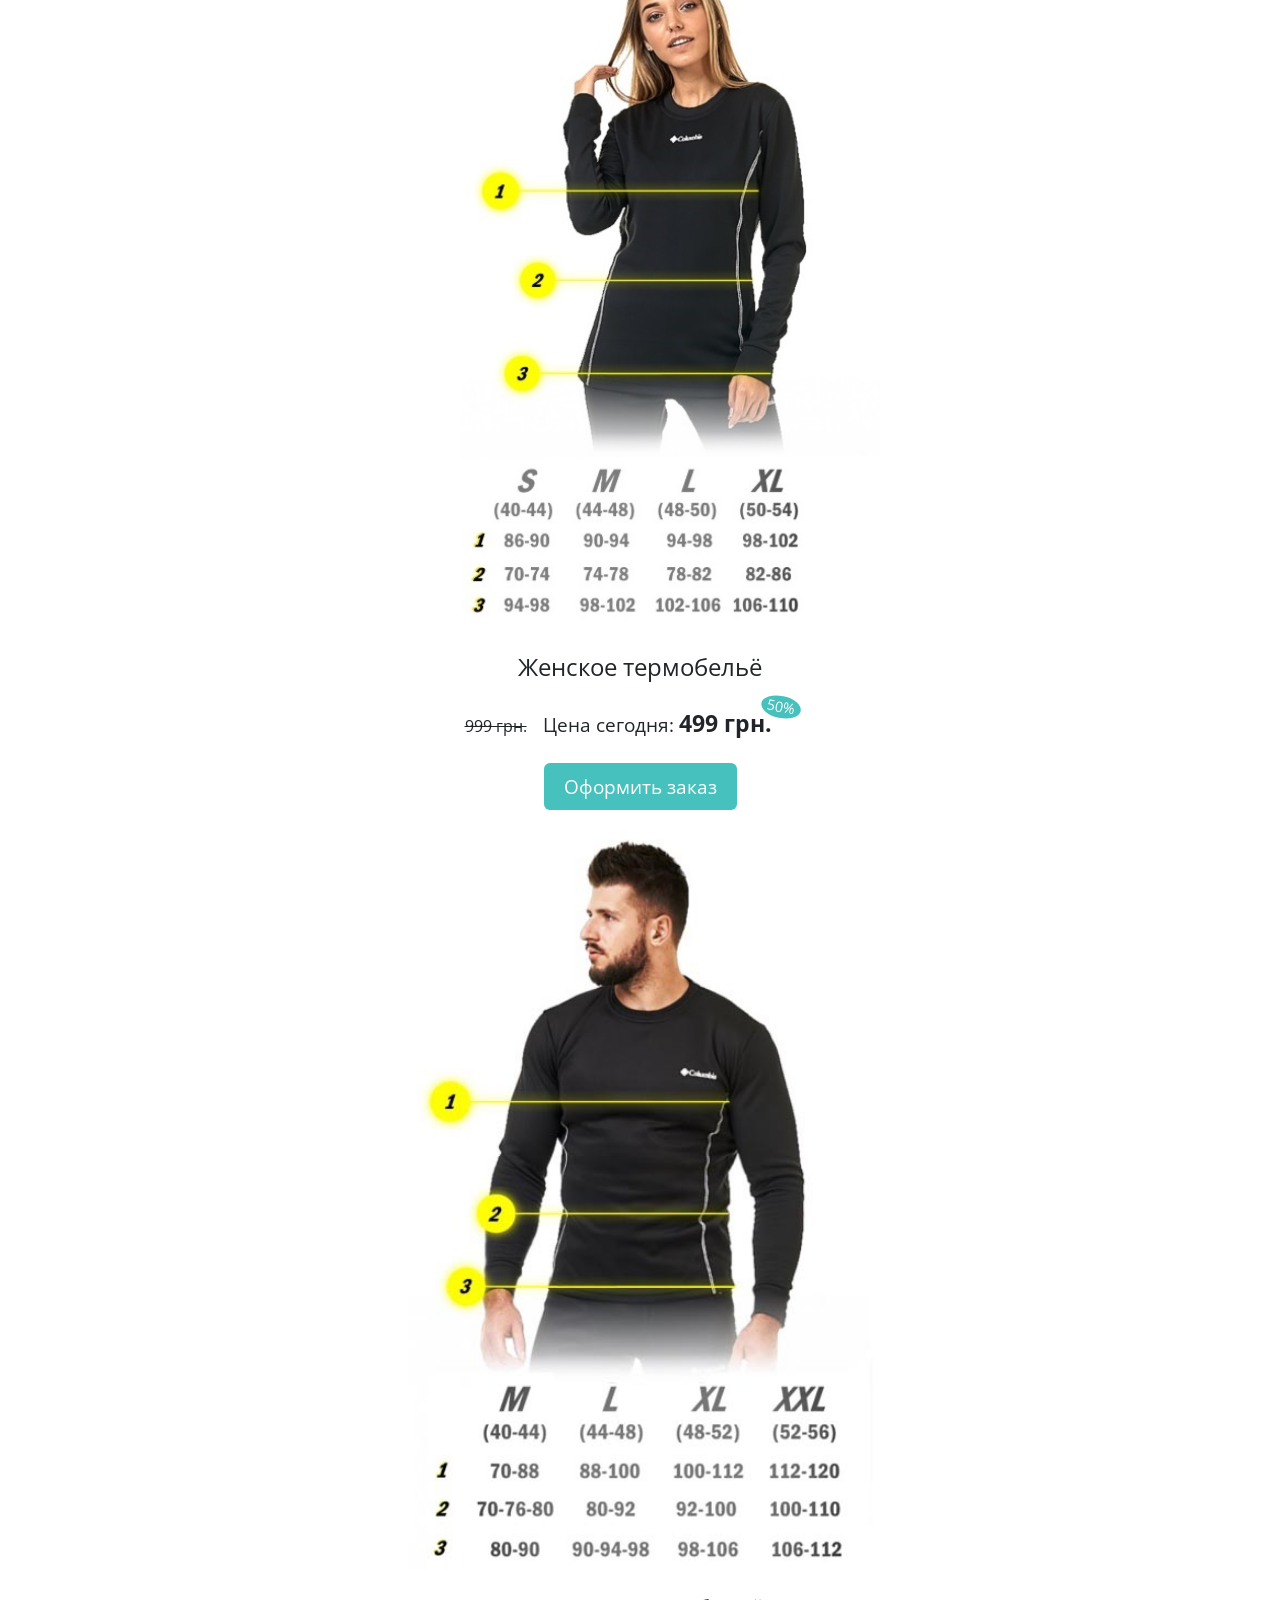
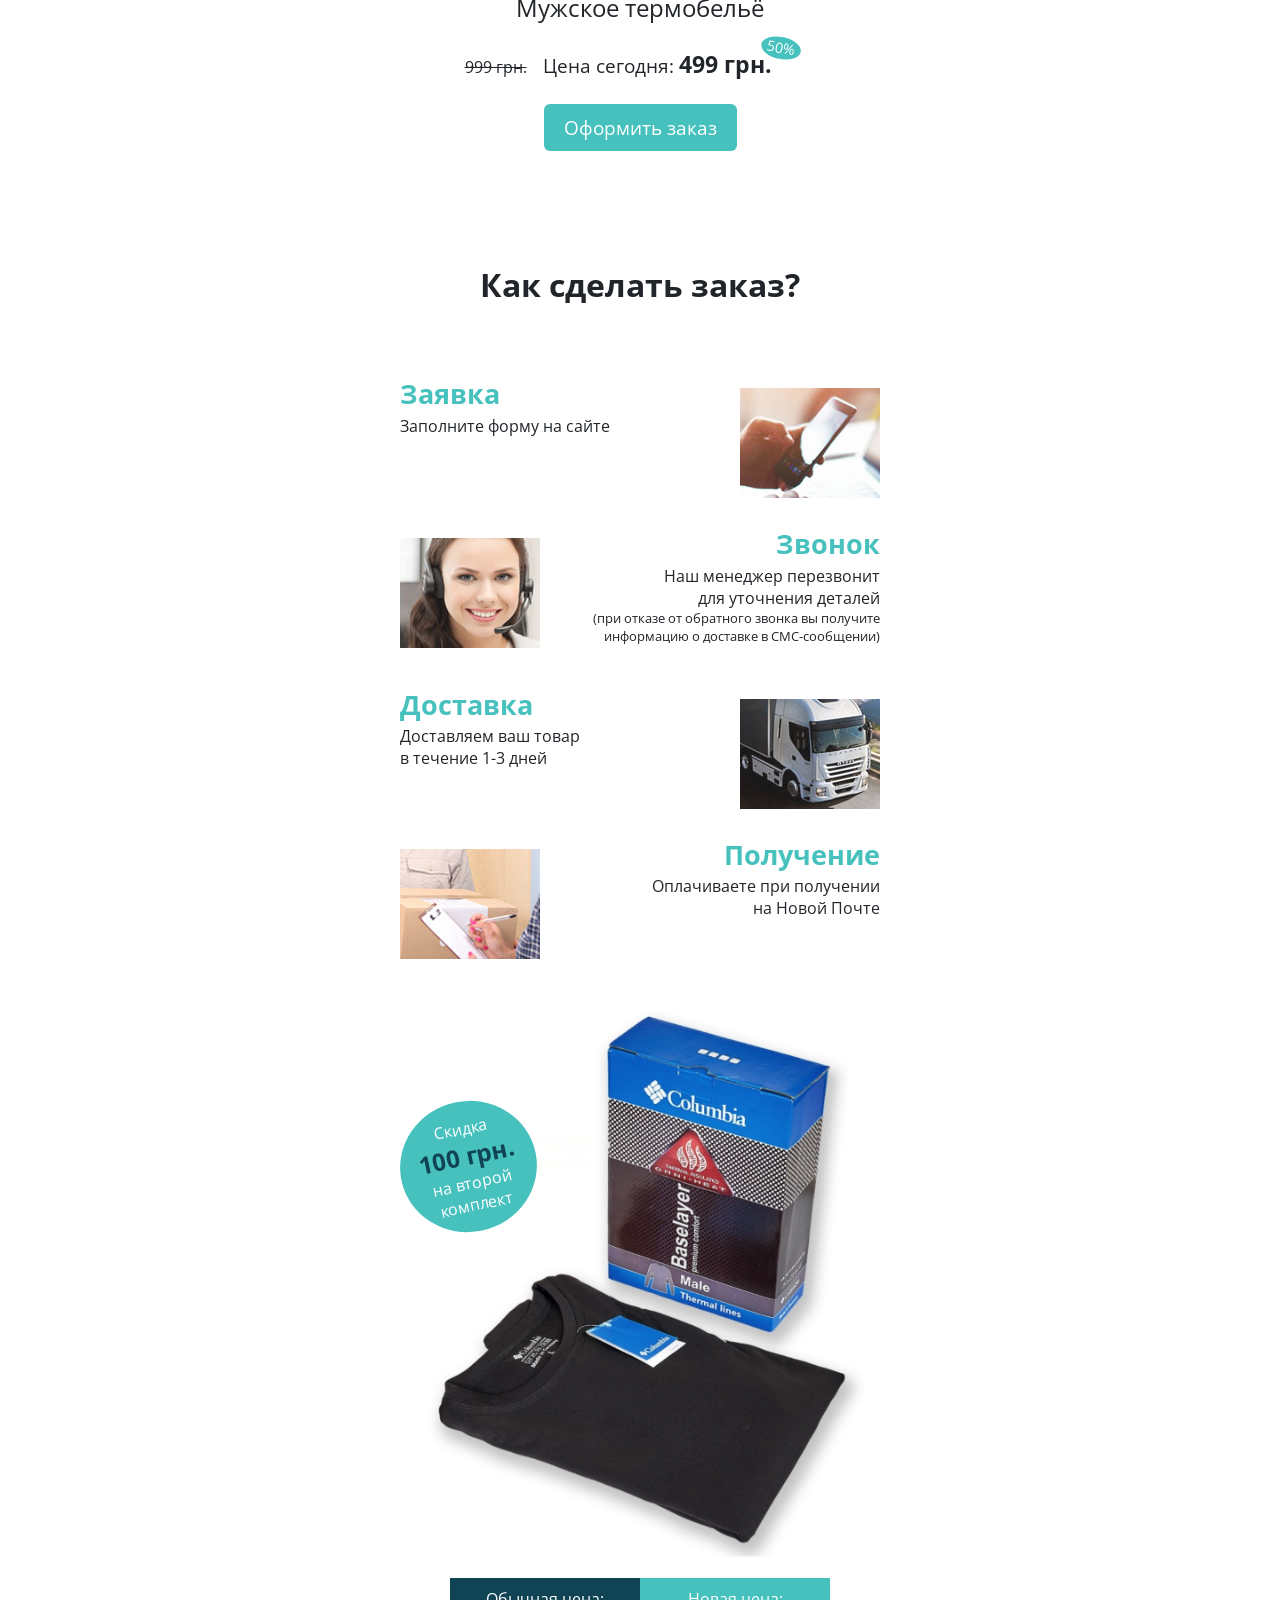
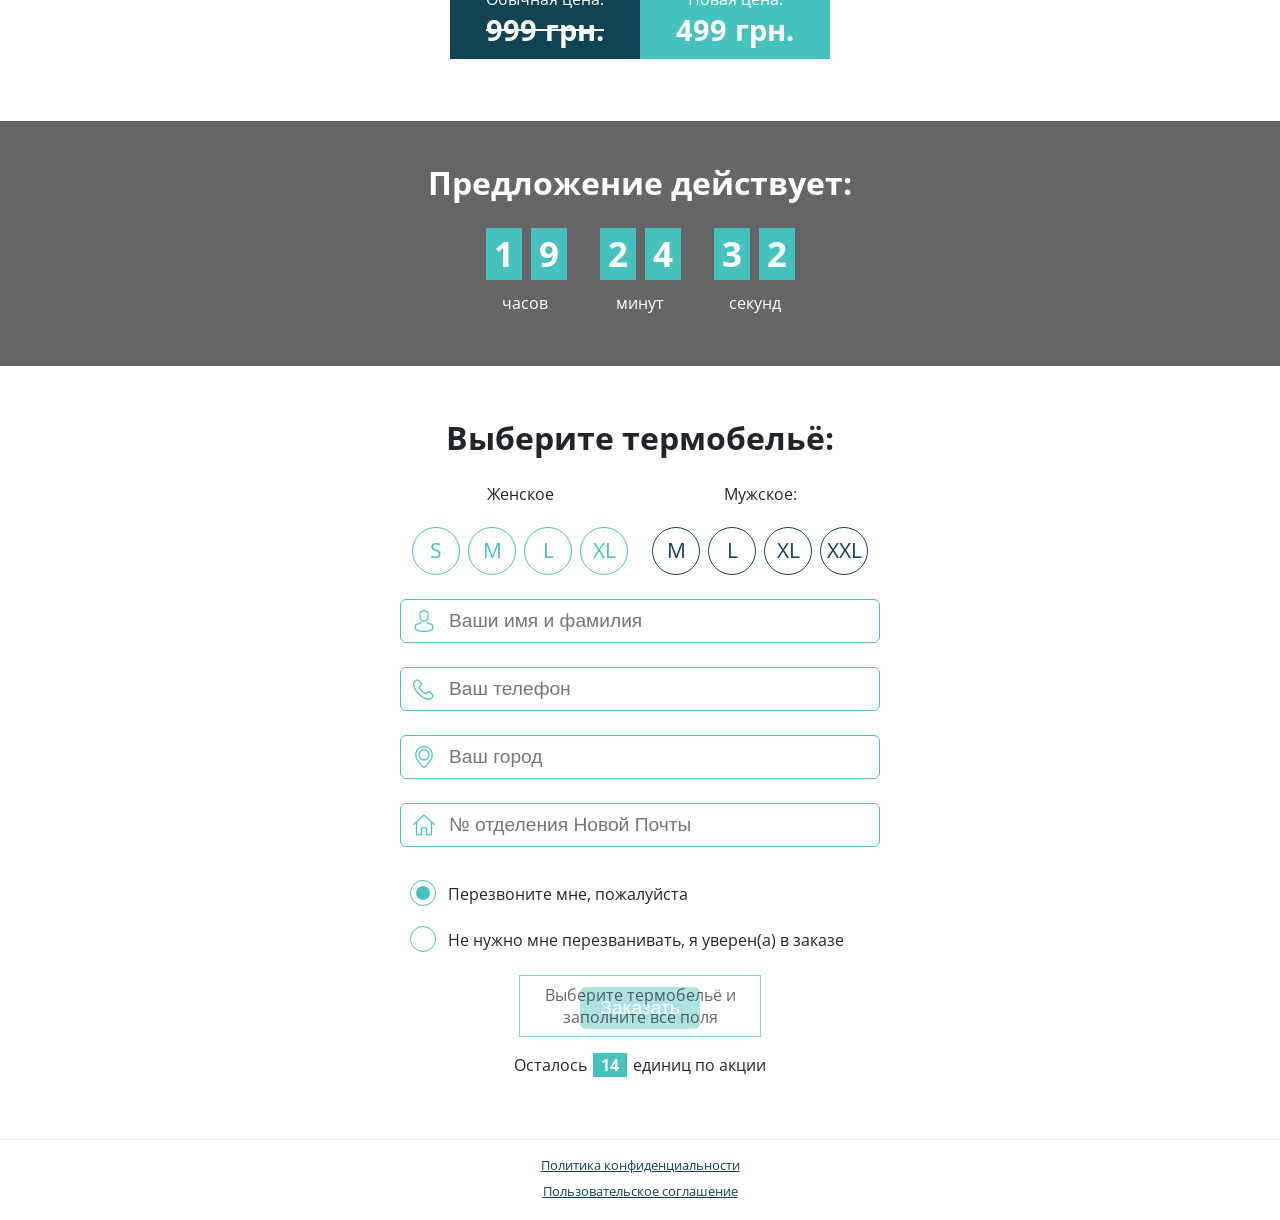
==== commit 07b7beb2: "fixes" ====
--- a/index.html
+++ b/index.html
@@ -15,9 +15,9 @@
 			<h1>Тёплое немецкое термобельё <strong>Columbia</strong></h1>
 			<p class="discount">Скидка <span>100&nbsp;грн.</span> на второй<br>комплект</p>
 			<ul>
-				<li>Натуральная ткань</li>
+				<li>Высокое качество</li>
 				<li>Анатомический крой</li>
-				<li>Высокое качество</li>
+				<li>Доступная цена</li>
 			</ul>
 			<div class="price">
 				<p class="old-price">Обычная цена: <span>999&nbsp;грн.</span></p>
@@ -31,32 +31,6 @@
 	<section class="section-about" id="select">
 		<h2>О термобелье Columbia</h2>
 		<p>Термобелье COLUMBIA сделано по уникальной технологии Thermolite. Двухслойное плетение волокон создаёт над кожей своеобразную воздушную прослойку, отводящую влагу и сохраняющую тепло тела. Термобелье согревает и сохраняет тепло естественным образом до -35°C</p>
-		<!--<ul class="slideshow">
-			<li>
-				<img src="" alt="">
-				<p>Термобельё справится сразу с двумя задачами:<br>предотвратит переохлаждение<br>и не допустит перегрева</p>
-			</li>
-			<li>
-				<img src="" alt="">
-				<p>Безопасность, гигиеничность и удобство<br>ношения термобелья<br>(не раздражает кожу и &laquote;не колется&raquote;)</p>
-			</li>
-			<li>
-				<img src="" alt="">
-				<p>Гибридный двухслойный материал<br>представляет собой сплетённые особым образом<br>натуральные и синтетические волокна</p>
-			</li>
-			<li>
-				<img src="" alt="">
-				<p>Полая структура ткани обеспечивает<br>эффективную теплоизоляцию<br>и быстрый отвод влаги с кожи</p>
-			</li>
-			<li>
-				<img src="" alt="">
-				<p>Двухслойное плетение волокон<br>создаёт своеобразную воздушную прослойку,<br>отводящую влагу и сохраняющую тепло тела</p>
-			</li>
-			<li>
-				<img src="" alt="">
-				<p>Идеальный комфорт и посадка по фигуре,<br>натуральный гиппоаллергенный материал<br>&nbsp;</p>
-			</li>
-		</ul>-->
 		<img class="image-centered" src="img/about1.jpg" alt="Натуральная ткань, анатомический крой, натуральный бактериосептик">
 		<ul class="product-info">
 			<li><strong>Материал:</strong> 95% полиэстр, 5% эластан</li>
--- a/css/style.css
+++ b/css/style.css
@@ -23,7 +23,7 @@
 
 h1, h2, h3 {
 	margin: 0;
-	font-weight: 300;
+	font-weight: bold;
 	text-align: center;
 }
 h2 {
@@ -101,7 +101,7 @@
 }
 .price span {
 	display: block;
-	font-size: 2em;
+	font-size: 1.8em;
 	font-weight: bold;
 }
 .price .old-price {
@@ -301,7 +301,7 @@
 }
 .section-howorder li strong {
 	display: block;
-	font-size: 2em;
+	font-size: 1.7em;
 	line-height: 1.5em;
 	color: #46c1be;
 }
@@ -516,13 +516,13 @@
 		width: auto;
 	}
 	.section-howorder li:nth-child(even) {
-		padding-left: 0;
+		padding-left: 110px;
 	}
 	.section-howorder li:nth-child(odd) {
-		padding-right: 0;
+		padding-right: 110px;
 	}
 	.section-howorder li img {
-		opacity: 0.3;
+		width: 100px;
 	}
 	.section-timer .timer-values {
 		letter-spacing: -2px;
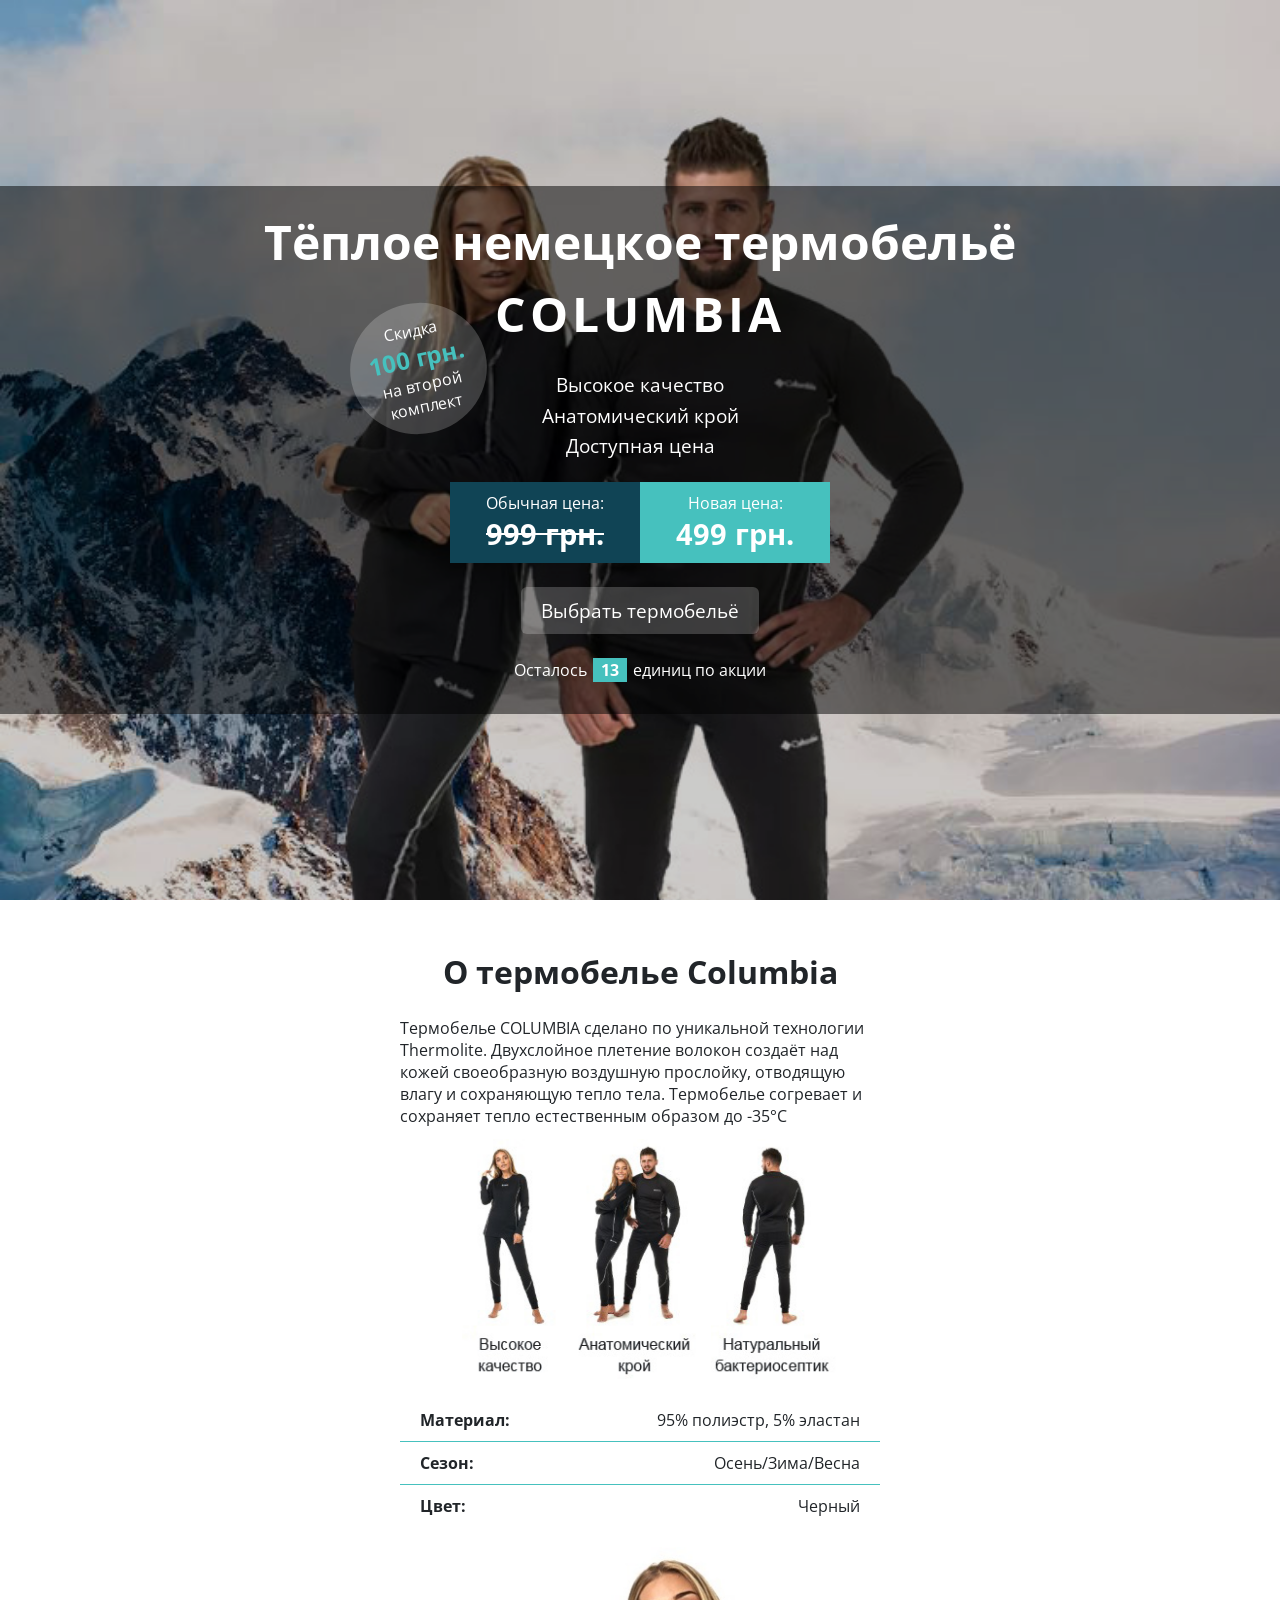
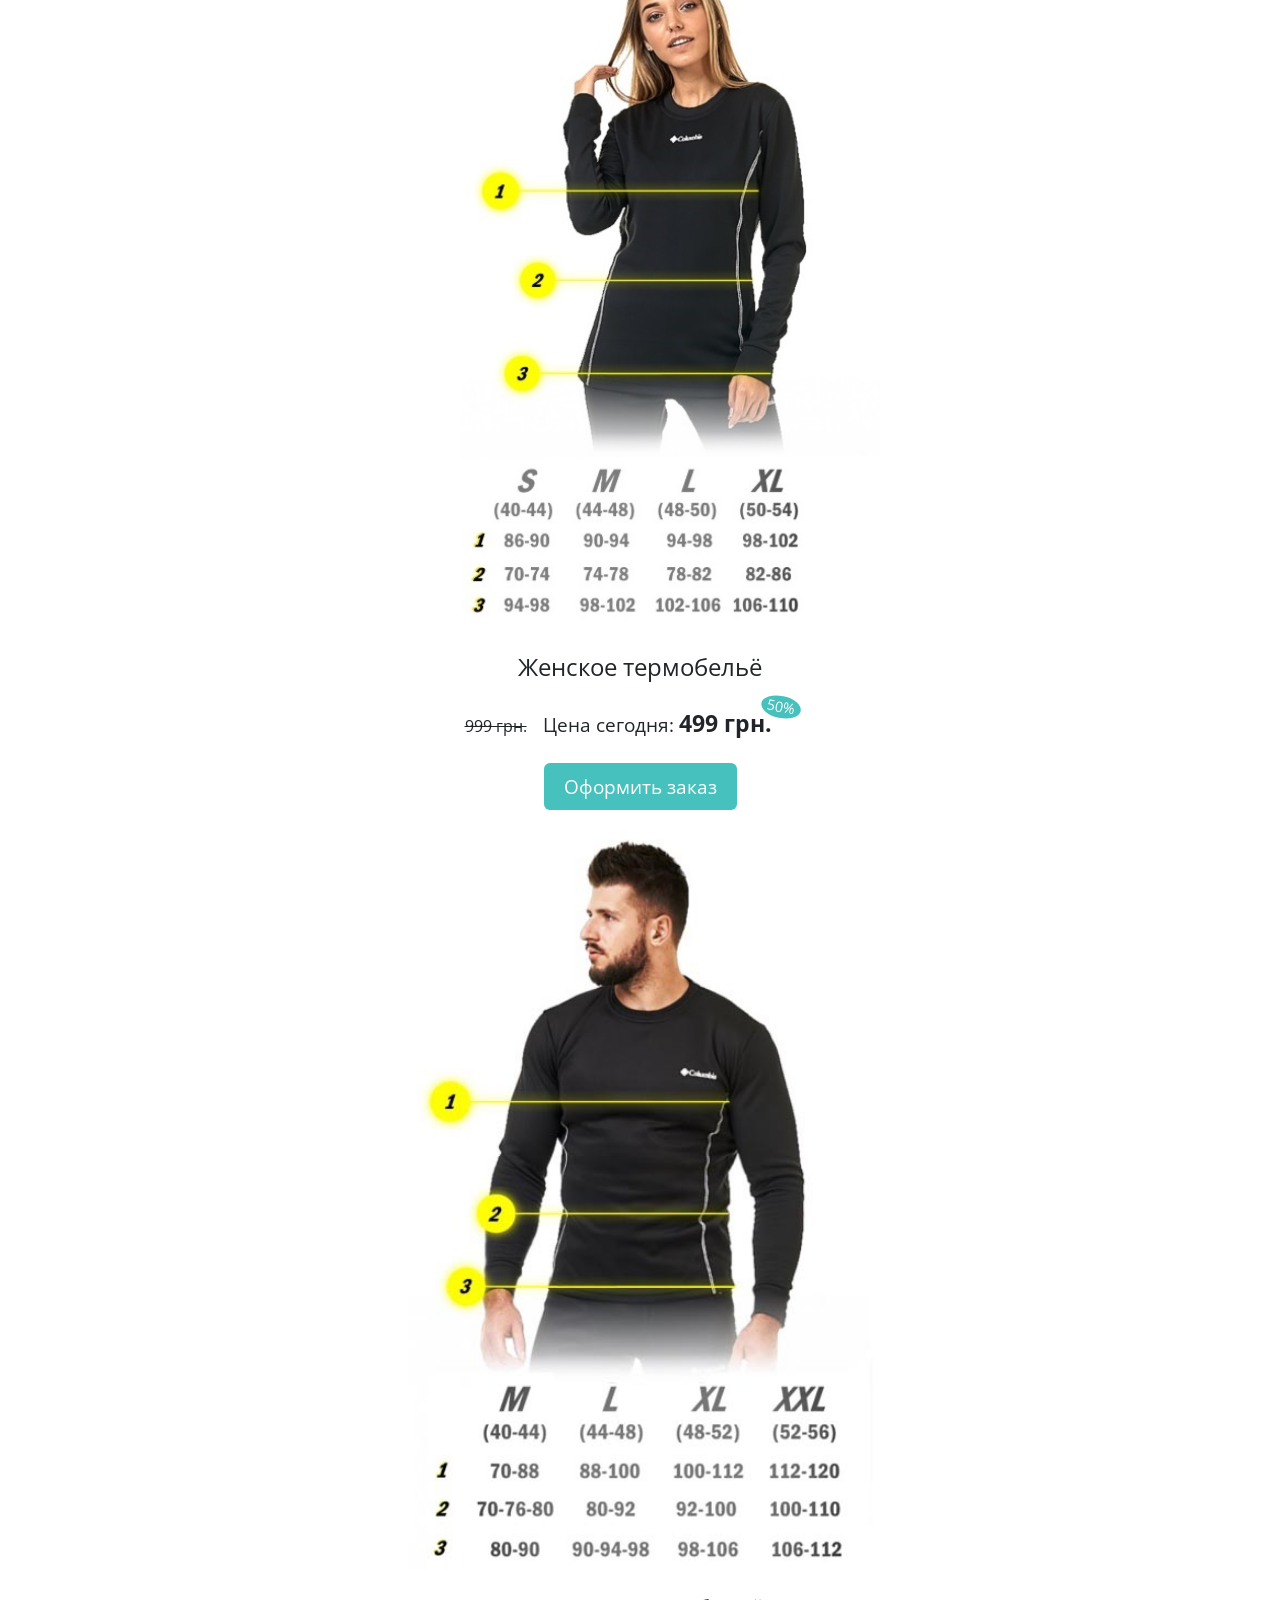
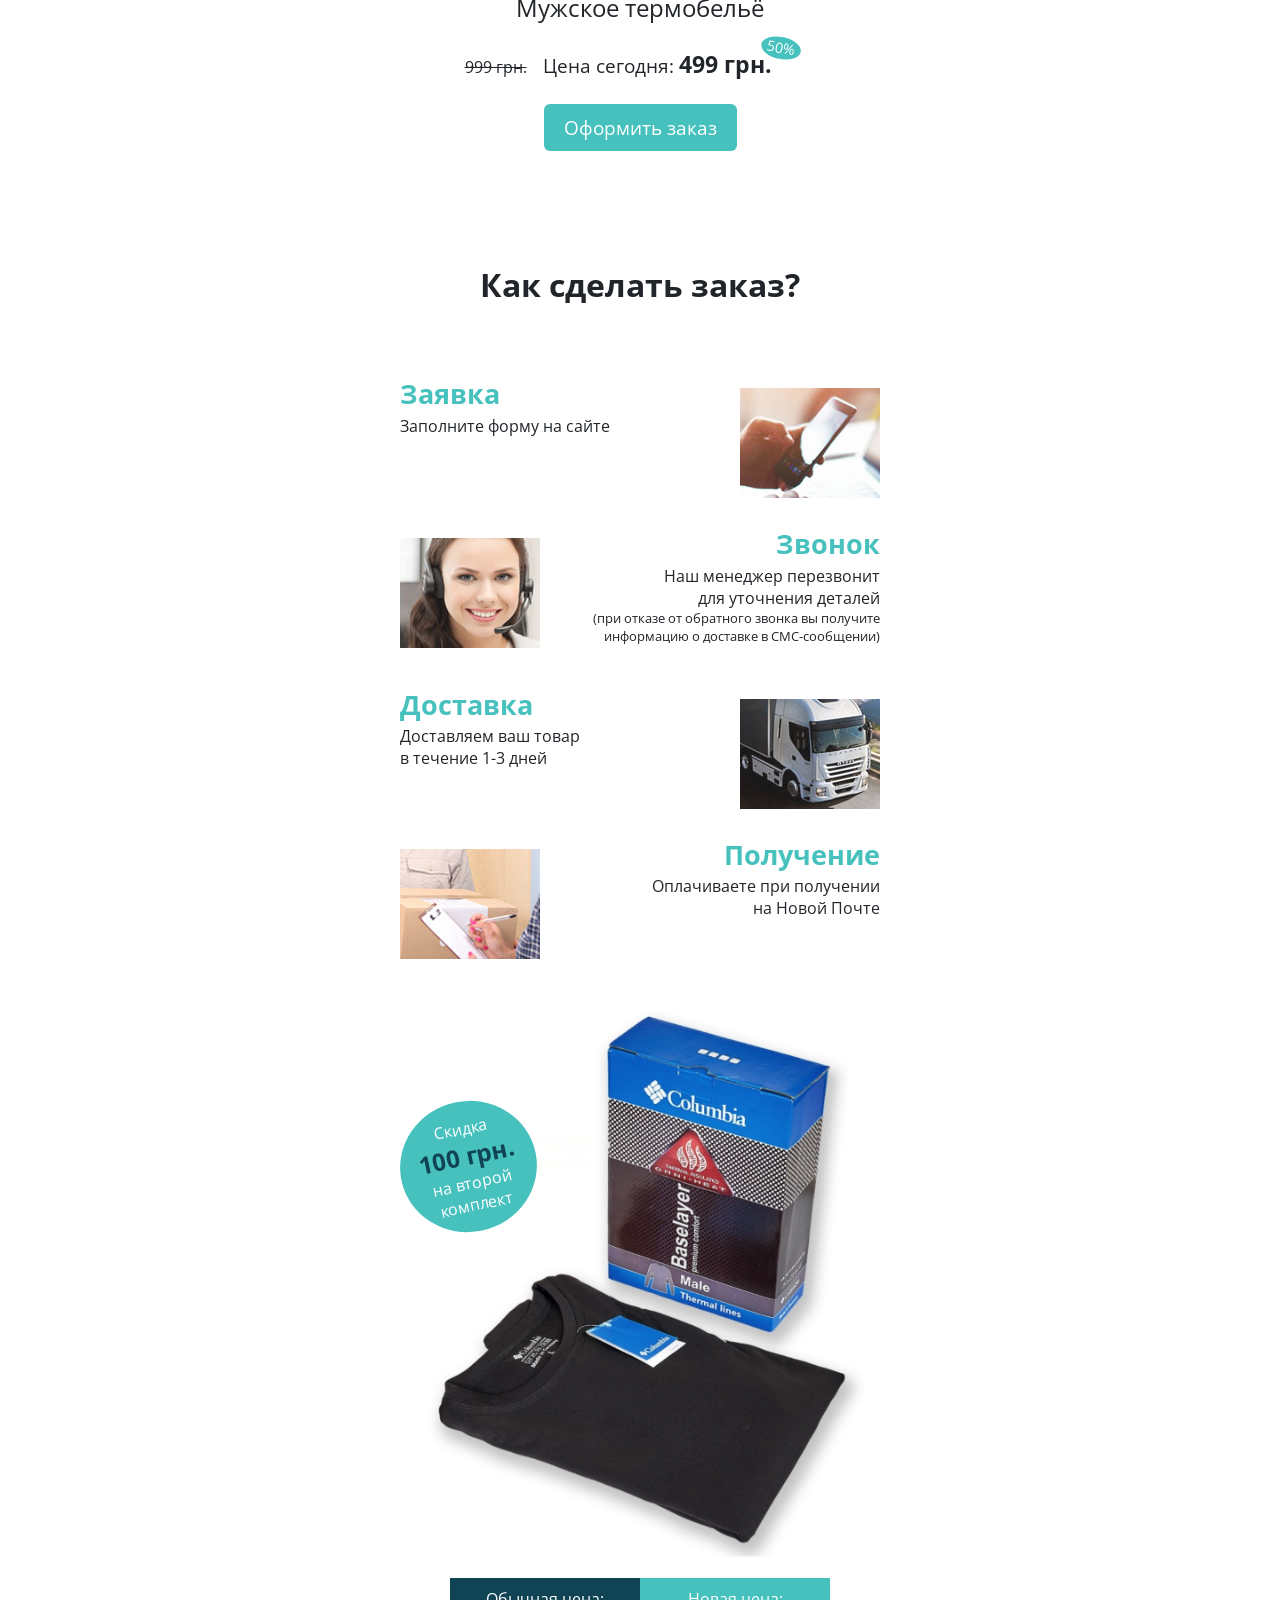
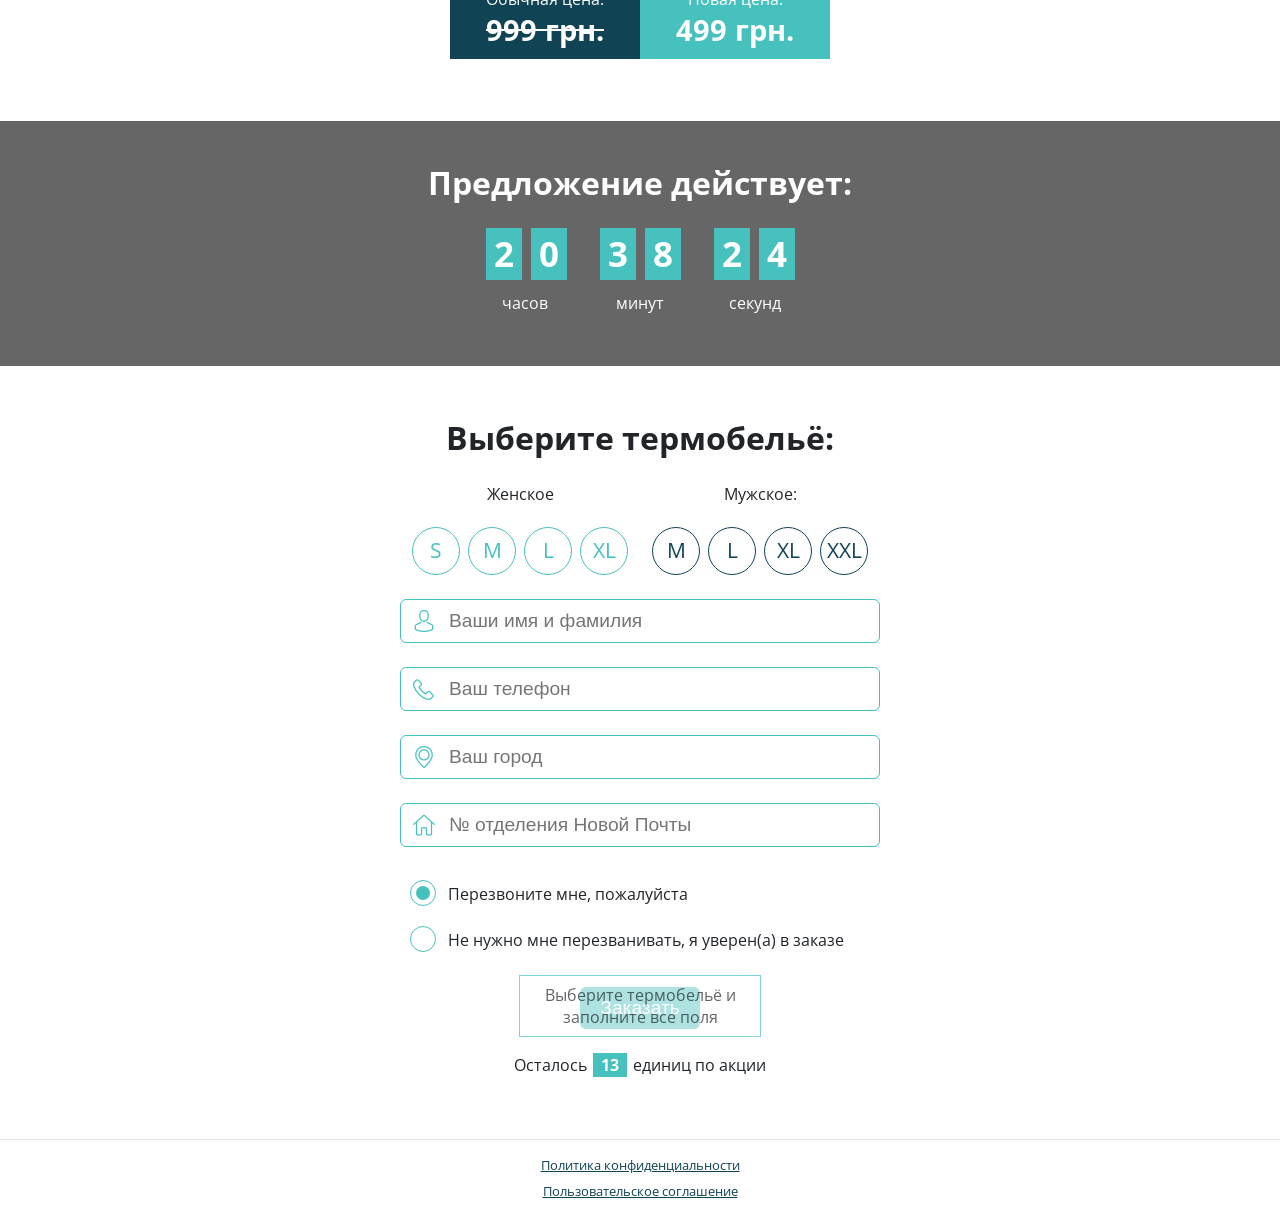
==== commit b24f6ea4: "fexes" ====
--- a/index.html
+++ b/index.html
@@ -1,3 +1,8 @@
+
+
+
+
+
 <!DOCTYPE html>
 <html>
 <head>
@@ -115,8 +120,8 @@
 
 
 	<section class="section-timer-off" style="display: none;">
-			<h2>К сожалению, эта акция закончилась</h2>
-			<p>Ожидайте новое предложение в ближайшее время</p>
+		<h2>К сожалению, эта акция закончилась</h2>
+		<p>Ожидайте новое предложение в ближайшее время</p>
 	</section>
 
 	<section class="order-form">
--- a/css/style.css
+++ b/css/style.css
@@ -172,8 +172,6 @@
 }
 
 
-
-
 .section-main {
 	position: relative;
 	display: flex;
@@ -182,7 +180,7 @@
 	min-height: 100vh;
 	color: #fff;
 	text-align: center;
-	background: url(../img/bg1.jpg) no-repeat center center;
+	background: url(../img/bg1.jpg) no-repeat center top;
 	background-size: cover;
 	background-attachment: fixed;
 }
@@ -193,13 +191,13 @@
 	top: 0;
 	width: 100%;
 	height: 100%;
-	background: rgba(0, 0, 0, 0.4);
+	background: rgba(0, 0, 0, 0.2);
 }
 .section-main .center-content {
 	position: relative;
 	z-index: 5;
 	padding: 20px 0;
-	background: rgba(0, 0, 0, 0.6);
+	background: rgba(0, 0, 0, 0.5);
 }
 .section-main h1 {
 	font-size: 3em;
@@ -485,6 +483,12 @@
 	padding: 4px 0;
 }
 
+@media screen and (max-width: 840px) {
+	.section-main h1 {
+		font-size: 2em;
+	}
+}
+
 @media screen and (max-width: 640px) {
 	.section-main .discount {
 		position: static;
@@ -540,4 +544,4 @@
 		transform: none;
 		width: 32px;
 	}
-}+}
